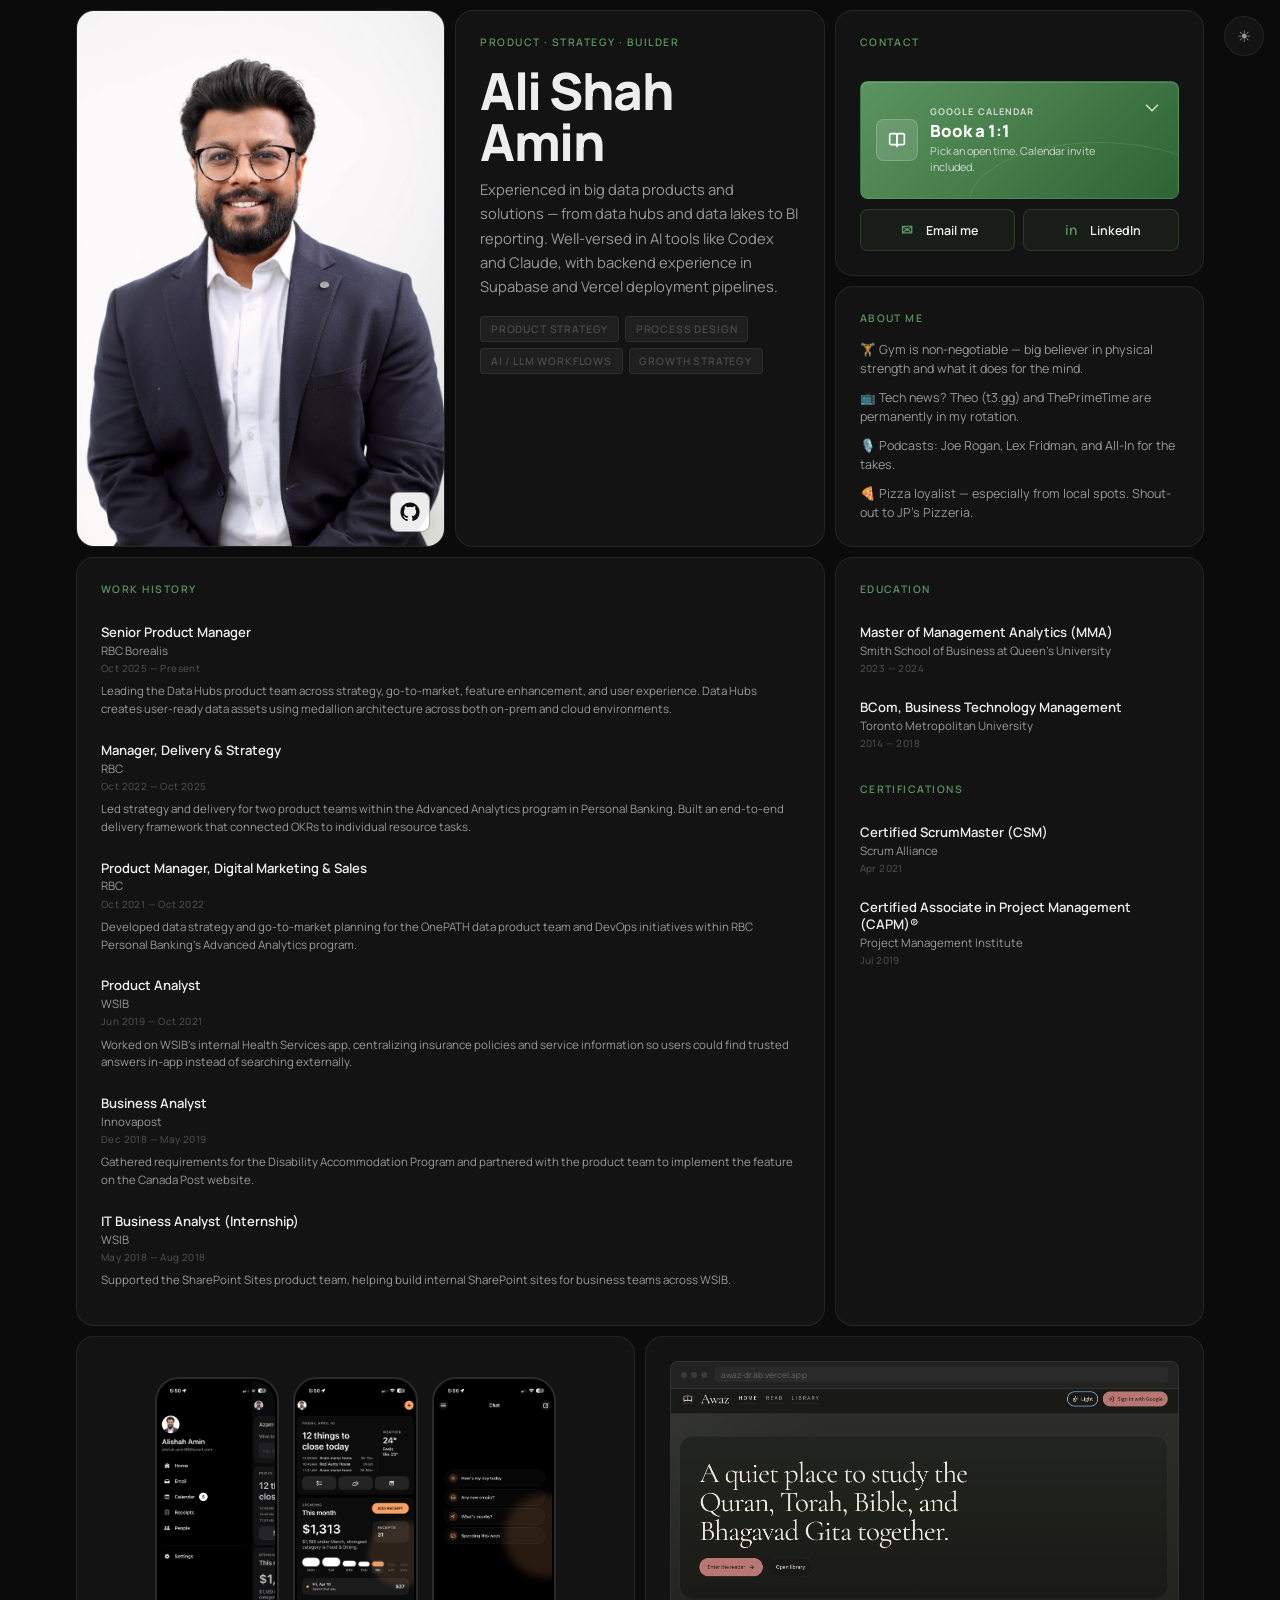
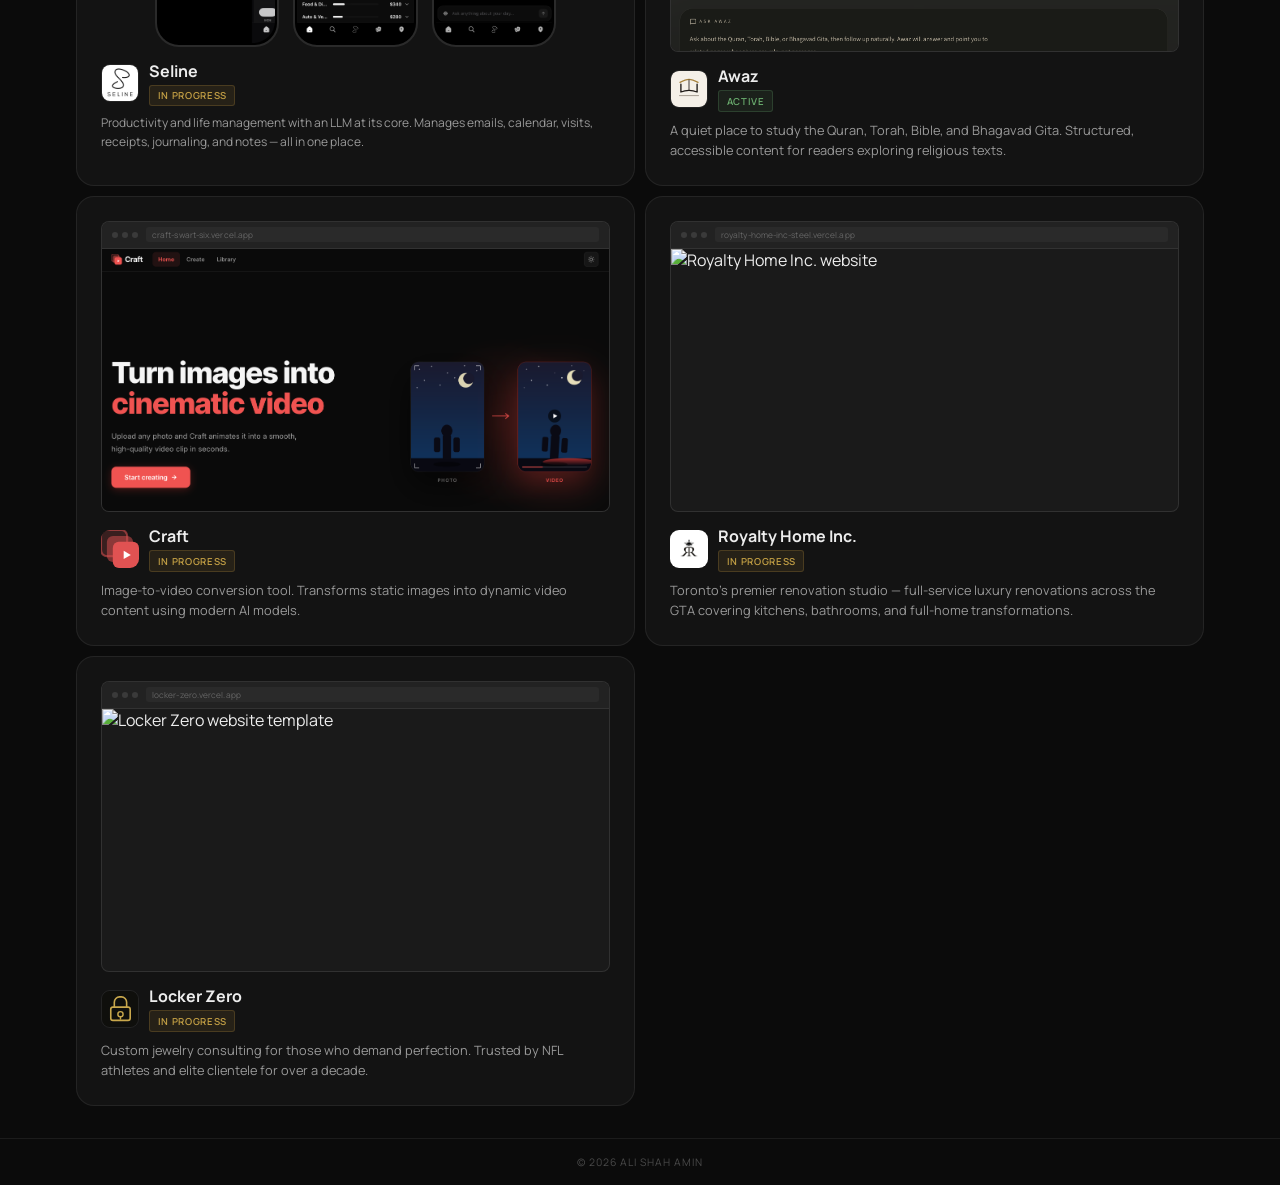
==== index.html @ c44e704c "Merge 9b04bcc15feed3104c9ec657ad248a0ff1f95e13 into 18f54dc876957286cef2149c84a05ab7b189e8b0" ====
<!doctype html>
<html lang="en">
<head>
  <meta charset="UTF-8" />
  <meta name="viewport" content="width=device-width, initial-scale=1" />
  <title>Ali Shah Amin</title>
  <meta name="description" content="Ali Shah Amin — product leader, strategist, builder." />
  <meta property="og:title" content="Ali Shah Amin" />
  <meta property="og:type" content="website" />
  <meta name="twitter:card" content="summary" />
  <link rel="preconnect" href="https://fonts.googleapis.com" />
  <link rel="preconnect" href="https://fonts.gstatic.com" crossorigin />
  <link href="https://fonts.googleapis.com/css2?family=Manrope:wght@300;400;500;600;700;800&display=swap" rel="stylesheet" />
  <meta http-equiv="Cache-Control" content="no-cache, no-store, must-revalidate" />
  <link rel="stylesheet" href="styles.css?v=30" />
  <script src="content.js?v=4" defer></script>
  <script src="app.js?v=5" defer></script>
  <!-- Vercel Web Analytics -->
  <script>
    window.va = window.va || function () { (window.vaq = window.vaq || []).push(arguments); };
  </script>
  <script defer src="/_vercel/insights/script.js"></script>
</head>
<body>

  <!-- Light mode toggle -->
  <button class="theme-toggle" id="theme-toggle" aria-label="Toggle light/dark mode">
    <span class="theme-icon theme-icon--dark">☀︎</span>
    <span class="theme-icon theme-icon--light">☽</span>
  </button>

  <!-- Bento Grid -->
  <main class="bento-wrapper">
    <div class="bento">

      <!-- ① Photo -->
      <article class="bento-card card-photo">
        <img class="photo-cover" src="assets/profile.jpg" alt="Ali Shah Amin" />
        <a class="photo-github-link" href="https://github.com/alishahamin403" target="_blank" rel="noopener noreferrer" aria-label="Open Ali Shah Amin on GitHub">
          <svg viewBox="0 0 24 24" aria-hidden="true" focusable="false">
            <path fill="currentColor" d="M12 0.5C5.65 0.5 0.5 5.65 0.5 12c0 5.09 3.29 9.39 7.86 10.91 0.58 0.1 0.79 -0.25 0.79 -0.56 0 -0.28 -0.01 -1.02 -0.02 -2 -3.2 0.7 -3.88 -1.54 -3.88 -1.54 -0.52 -1.33 -1.28 -1.69 -1.28 -1.69 -1.05 -0.72 0.08 -0.7 0.08 -0.7 1.16 0.08 1.77 1.19 1.77 1.19 1.03 1.76 2.7 1.25 3.36 0.96 0.1 -0.75 0.4 -1.25 0.73 -1.54 -2.55 -0.29 -5.23 -1.28 -5.23 -5.68 0 -1.26 0.45 -2.28 1.18 -3.08 -0.12 -0.29 -0.51 -1.46 0.11 -3.04 0 0 0.97 -0.31 3.16 1.18 0.92 -0.26 1.9 -0.38 2.88 -0.39 0.98 0 1.96 0.13 2.88 0.39 2.19 -1.49 3.16 -1.18 3.16 -1.18 0.63 1.58 0.23 2.75 0.11 3.04 0.74 0.8 1.18 1.82 1.18 3.08 0 4.41 -2.69 5.38 -5.25 5.67 0.42 0.36 0.78 1.07 0.78 2.15 0 1.55 -0.01 2.8 -0.01 3.18 0 0.31 0.21 0.67 0.8 0.56A11.51 11.51 0 0 0 23.5 12C23.5 5.65 18.35 0.5 12 0.5Z" />
          </svg>
        </a>
      </article>

      <!-- ② Hero -->
      <article class="bento-card card-hero">
        <p class="bento-eyebrow" id="hero-title">Product · Strategy · Builder</p>
        <h1 class="hero-name" id="hero-name">Ali Shah Amin</h1>
        <p class="hero-bio" id="hero-bio"></p>
        <div class="hero-tags" id="hero-tags"></div>
      </article>

      <!-- ② Connect -->
      <article class="bento-card card-connect">
        <p class="bento-label">Contact</p>
        <div class="connect-links">
          <button id="connect-booking" class="booking-cta" type="button" aria-label="Show 1 on 1 booking calendar" aria-expanded="false" aria-controls="booking-panel">
            <span class="booking-icon" aria-hidden="true">
              <svg viewBox="0 0 24 24" focusable="false">
                <path d="M4 6.5C4 5.67 4.67 5 5.5 5H10c1.1 0 2 .9 2 2v12c0-1.1-.9-2-2-2H5.5A1.5 1.5 0 0 1 4 15.5v-9Z" />
                <path d="M20 6.5C20 5.67 19.33 5 18.5 5H14c-1.1 0-2 .9-2 2v12c0-1.1.9-2 2-2h4.5c.83 0 1.5-.67 1.5-1.5v-9Z" />
              </svg>
            </span>
            <span class="booking-copy">
              <span class="booking-kicker">Google Calendar</span>
              <span class="booking-title">Book a 1:1</span>
              <span class="booking-subtitle">Pick an open time. Calendar invite included.</span>
            </span>
            <span class="booking-arrow" aria-hidden="true">
              <svg viewBox="0 0 24 24" focusable="false">
                <path d="m6 9 6 6 6-6" />
              </svg>
            </span>
          </button>
          <div class="connect-secondary">
            <a id="connect-email" class="connect-btn" href="mailto:alishah.amin96@gmail.com">
              <span class="connect-icon">✉</span> Email me
            </a>
            <a id="connect-linkedin" class="connect-btn" href="https://www.linkedin.com/in/alishah-amin/" target="_blank" rel="noopener noreferrer">
              <span class="connect-icon">in</span> LinkedIn
            </a>
          </div>
        </div>
      </article>

      <!-- ② Booking -->
      <article id="booking-panel" class="bento-card card-booking" hidden>
        <div class="booking-panel-copy">
          <p class="bento-label">1:1 Booking</p>
          <h2 class="booking-panel-title">Find a time on my calendar.</h2>
          <p class="booking-panel-text">Choose an available slot below. Google Calendar will send the invite and add it to my calendar automatically.</p>
          <a class="booking-panel-link" href="https://calendar.app.google/cWuoHbffiUtKMDxv8" target="_blank" rel="noopener noreferrer">Open full booking page</a>
        </div>
        <div class="booking-frame-shell">
          <div id="booking-loading" class="booking-frame-loading">
            <span class="booking-loading-title">Loading calendar...</span>
            <span class="booking-loading-text">Available times will appear here. If it stays blank, open the full booking page.</span>
            <a class="booking-loading-link" href="https://calendar.app.google/cWuoHbffiUtKMDxv8" target="_blank" rel="noopener noreferrer">Open booking page</a>
          </div>
          <iframe
            id="booking-frame"
            class="booking-frame"
            title="Ali Shah Amin 1 on 1 booking calendar"
            data-src="https://calendar.google.com/calendar/appointments/schedules/AcZssZ0-QIwyBIS52Nqy0kehODS5hDRlxoUhP0y8zCEO8WM0-6vCNgL0VvGItx1afUyUkqWRAIdTCf5L?gv=true"
            loading="eager"
            referrerpolicy="strict-origin-when-cross-origin">
          </iframe>
        </div>
      </article>

      <!-- ③ About -->
      <article class="bento-card card-about">
        <p class="bento-label">About Me</p>
        <ul class="about-list">
          <li>🏋️ Gym is non-negotiable — big believer in physical strength and what it does for the mind.</li>
          <li>📺 Tech news? Theo (t3.gg) and ThePrimeTime are permanently in my rotation.</li>
          <li>🎙️ Podcasts: Joe Rogan, Lex Fridman, and All-In for the takes.</li>
          <li>🍕 Pizza loyalist — especially from local spots. Shout-out to JP's Pizzeria.</li>
        </ul>
      </article>

      <!-- ③ Career -->
      <article class="bento-card card-career">
        <p class="bento-label">Work History</p>
        <div id="career-list" class="career-list"></div>
      </article>

      <!-- ④ Education & Certifications -->
      <article class="bento-card card-edu">
        <p class="bento-label">Education</p>
        <div id="edu-list" class="edu-list"></div>
        <p class="bento-label cert-label">Certifications</p>
        <div id="cert-list" class="edu-list"></div>
      </article>

      <!-- ⑤ Seline -->
      <a class="bento-card card-seline project-card-link" href="https://seline-website-three.vercel.app/" target="_blank" rel="noopener noreferrer" aria-label="Open Seline website">
        <div class="seline-showcase">
          <div class="iphone-frame iphone-xl">
            <div class="iphone-notch"></div>
            <img class="iphone-screen theme-dark-only"  src="assets/seline-menu-dark.png"  alt="Seline navigation menu screen" />
            <img class="iphone-screen theme-light-only" src="assets/seline-menu-light.png" alt="Seline navigation menu screen" />
          </div>
          <div class="iphone-frame iphone-xl">
            <div class="iphone-notch"></div>
            <img class="iphone-screen theme-dark-only"  src="assets/seline-home-dark.png"  alt="Seline app home screen" />
            <img class="iphone-screen theme-light-only" src="assets/seline-home-light.png" alt="Seline app home screen" />
          </div>
          <div class="iphone-frame iphone-xl">
            <div class="iphone-notch"></div>
            <img class="iphone-screen theme-dark-only"  src="assets/seline-chat-dark.png"  alt="Seline chat screen" />
            <img class="iphone-screen theme-light-only" src="assets/seline-chat-light.png" alt="Seline chat screen" />
          </div>
        </div>
        <div class="seline-footer">
          <div class="seline-footer-top">
            <img src="assets/seline-icon.png" alt="Seline" class="project-icon" />
            <div>
              <h3 class="project-name">Seline</h3>
              <div class="badge-row">
                <span class="badge badge-progress">In Progress</span>
              </div>
            </div>
          </div>
          <p class="project-desc" id="seline-desc"></p>
        </div>
      </a>

      <!-- ⑥ Awaz -->
      <a class="bento-card card-awaz project-card-link" href="https://awaz-drab.vercel.app/" target="_blank" rel="noopener noreferrer" aria-label="Open Awaz website">
        <div class="browser-frame">
          <div class="browser-bar">
            <div class="browser-dots"><span></span><span></span><span></span></div>
            <span class="browser-url">awaz-drab.vercel.app</span>
          </div>
          <img class="browser-screen theme-dark-only" src="assets/awaz-dark-screenshot.png" alt="Awaz website" />
          <img class="browser-screen theme-light-only" src="assets/awaz-screenshot.png" alt="Awaz website" />
        </div>
        <div class="project-brand" style="margin-top:0.8rem;">
          <img src="assets/awaz-icon.svg" alt="Awaz" class="project-icon" />
          <div>
            <h3 class="project-name">Awaz</h3>
            <div class="badge-row">
              <span class="badge badge-active">Active</span>
            </div>
          </div>
        </div>
        <p class="project-desc" id="awaz-desc"></p>
      </a>

      <!-- ⑦ Craft -->
      <a class="bento-card card-craft project-card-link" href="https://craft-swart-six.vercel.app/" target="_blank" rel="noopener noreferrer" aria-label="Open Craft website">
        <div class="browser-frame">
          <div class="browser-bar">
            <div class="browser-dots"><span></span><span></span><span></span></div>
            <span class="browser-url">craft-swart-six.vercel.app</span>
          </div>
          <img class="browser-screen theme-dark-only" src="assets/craft-dark-screenshot.png" alt="Craft website" />
          <img class="browser-screen theme-light-only" src="assets/craft-screenshot.png" alt="Craft website" />
        </div>
        <div class="project-brand" style="margin-top:0.8rem;">
          <svg class="project-icon" viewBox="0 0 38 38" fill="none" xmlns="http://www.w3.org/2000/svg" style="background:transparent;border:none;">
            <rect x="0" y="0" width="26.2" height="26.2" rx="6.1" fill="#e05252" fill-opacity="0.18" stroke="#e05252" stroke-width="2.1" stroke-opacity="0.55"/>
            <rect x="5.9" y="5.9" width="26.2" height="26.2" rx="6.1" fill="#e05252" fill-opacity="0.5"/>
            <rect x="11.8" y="11.8" width="26.2" height="26.2" rx="6.1" fill="#e05252"/>
            <path d="M22.7,20.8 L22.7,29.0 L29.8,24.9 Z" fill="white"/>
          </svg>
          <div>
            <h3 class="project-name">Craft</h3>
            <div class="badge-row">
              <span class="badge badge-progress">In Progress</span>
            </div>
          </div>
        </div>
        <p class="project-desc" id="craft-desc"></p>
      </a>

      <!-- ⑧ Royalty Home Inc. -->
      <a class="bento-card card-royalty project-card-link" href="https://royalty-home-inc-steel.vercel.app/" target="_blank" rel="noopener noreferrer" aria-label="Open Royalty Home Inc. website">
        <div class="browser-frame">
          <div class="browser-bar">
            <div class="browser-dots"><span></span><span></span><span></span></div>
            <span class="browser-url">royalty-home-inc-steel.vercel.app</span>
          </div>
          <img class="browser-screen" src="assets/royalty-screenshot.png" alt="Royalty Home Inc. website" />
        </div>
        <div class="project-brand" style="margin-top:0.8rem;">
          <img src="assets/royalty-logo.png" alt="Royalty Home Inc." class="project-icon" style="background:#fff;padding:3px;" />
          <div>
            <h3 class="project-name">Royalty Home Inc.</h3>
            <div class="badge-row">
              <span class="badge badge-progress">In Progress</span>
            </div>
          </div>
        </div>
        <p class="project-desc" id="royalty-desc"></p>
      </a>

      <!-- ⑨ Locker Zero -->
      <a class="bento-card card-locker-zero project-card-link" href="https://locker-zero.vercel.app/" target="_blank" rel="noopener noreferrer" aria-label="Open Locker Zero website">
        <div class="browser-frame">
          <div class="browser-bar">
            <div class="browser-dots"><span></span><span></span><span></span></div>
            <span class="browser-url">locker-zero.vercel.app</span>
          </div>
          <img class="browser-screen theme-dark-only" src="assets/locker-zero-dark-screenshot.png" alt="Locker Zero website template" />
          <img class="browser-screen theme-light-only" src="assets/locker-zero-screenshot.png" alt="Locker Zero website template" />
        </div>
        <div class="project-brand" style="margin-top:0.8rem;">
          <img src="assets/locker-zero-logo.svg" alt="Locker Zero" class="project-icon" />
          <div>
            <h3 class="project-name">Locker Zero</h3>
            <div class="badge-row">
              <span class="badge badge-progress">In Progress</span>
            </div>
          </div>
        </div>
        <p class="project-desc" id="locker-zero-desc"></p>
      </a>

    </div>
  </main>

  <footer class="site-footer">
    <p>© <span id="current-year"></span> Ali Shah Amin</p>
  </footer>

</body>
</html>
---- styles.css ----
:root {
  --bg:           #0b0b0b;
  --card:         #131313;
  --card-alt:     #0f1a0f;
  --ink:          #ededed;
  --ink-soft:     #999999;
  --ink-muted:    #4a4a4a;
  --green:        #5c9460;
  --green-bright: #6aad6e;
  --green-dim:    rgba(61, 90, 62, 0.14);
  --green-border: rgba(92, 148, 96, 0.28);
  --line:         rgba(255, 255, 255, 0.07);
  --line-hover:   rgba(255, 255, 255, 0.13);
  --radius:       18px;
  --gap:          10px;
  --max-w:        1160px;
}

[data-theme="light"] {
  --bg:           #f5f5f0;
  --card:         #ffffff;
  --card-alt:     #dff0e0;
  --ink:          #111111;
  --ink-soft:     #555555;
  --ink-muted:    #999999;
  --green:        #3d7a42;
  --green-bright: #4a9450;
  --green-dim:    rgba(61, 122, 66, 0.10);
  --green-border: rgba(61, 122, 66, 0.30);
  --line:         rgba(0, 0, 0, 0.08);
  --line-hover:   rgba(0, 0, 0, 0.15);
}

*, *::before, *::after { box-sizing: border-box; }

html, body {
  margin: 0;
  background: var(--bg);
  color: var(--ink);
  font-family: "Manrope", sans-serif;
  -webkit-font-smoothing: antialiased;
  scroll-behavior: smooth;
}

a { color: inherit; text-decoration: none; }
a:focus-visible { outline: 2px solid var(--green); outline-offset: 3px; border-radius: 4px; }

/* ── Top Bar ── */

.top-bar {
  position: sticky;
  top: 0;
  z-index: 20;
  display: flex;
  align-items: center;
  justify-content: space-between;
  padding: 0 1.5rem;
  height: 52px;
  background: rgba(11, 11, 11, 0.85);
  backdrop-filter: blur(12px);
  border-bottom: 1px solid var(--line);
}

.top-bar-initials {
  font-size: 0.78rem;
  font-weight: 700;
  letter-spacing: 0.14em;
  color: var(--green);
  text-transform: uppercase;
}

.top-bar-nav {
  display: flex;
  align-items: center;
  gap: 0.25rem;
}

.nav-link {
  font-size: 0.72rem;
  font-weight: 500;
  letter-spacing: 0.06em;
  text-transform: uppercase;
  color: var(--ink-soft);
  padding: 0.4rem 0.75rem;
  border-radius: 6px;
  transition: color 150ms, background 150ms;
}

.nav-link:hover { color: var(--ink); background: rgba(255,255,255,0.06); }

.nav-link--green {
  color: var(--green);
  border: 1px solid var(--green-border);
}

.nav-link--green:hover {
  background: var(--green-dim);
  color: var(--green-bright);
}

/* ── Bento Layout ── */

.bento-wrapper {
  max-width: var(--max-w);
  margin: 0 auto;
  padding: var(--gap) 1rem 2rem;
}

.bento {
  display: grid;
  grid-template-columns: repeat(6, 1fr);
  grid-template-rows: auto 1fr repeat(4, auto);
  grid-template-areas:
    "photo   photo   hero    hero    connect connect"
    "photo   photo   hero    hero    about   about"
    "career  career  career  career  edu     edu"
    "seline  seline  seline  awaz    awaz    awaz"
    "craft   craft   craft   royalty royalty royalty"
    "locker  locker  locker  .       .       .";
  gap: var(--gap);
}

.bento.bento--booking-open {
  grid-template-areas:
    "photo   photo   hero    hero    connect connect"
    "photo   photo   hero    hero    about   about"
    "booking booking booking booking booking booking"
    "career  career  career  career  edu     edu"
    "seline  seline  seline  awaz    awaz    awaz"
    "craft   craft   craft   royalty royalty royalty"
    "locker  locker  locker  .       .       .";
}

/* ── Bento Cards — base ── */

.bento-card {
  background: var(--card);
  border: 1px solid var(--line);
  border-radius: var(--radius);
  padding: 1.5rem;
  transition: border-color 200ms ease, transform 200ms ease;
  overflow: hidden;
}

.bento-card:hover {
  border-color: var(--line-hover);
  transform: translateY(-2px);
}

.bento-label {
  margin: 0 0 1rem;
  font-size: 0.65rem;
  font-weight: 600;
  letter-spacing: 0.14em;
  text-transform: uppercase;
  color: var(--green);
}

.bento-eyebrow {
  margin: 0 0 1rem;
  font-size: 0.65rem;
  font-weight: 600;
  letter-spacing: 0.14em;
  text-transform: uppercase;
  color: var(--green);
}

/* ── Theme Toggle ── */

.theme-toggle {
  position: fixed;
  top: 1rem;
  right: 1rem;
  z-index: 100;
  width: 40px;
  height: 40px;
  border-radius: 50%;
  border: 1px solid var(--line);
  background: var(--card);
  color: var(--ink-soft);
  cursor: pointer;
  display: flex;
  align-items: center;
  justify-content: center;
  font-size: 1rem;
  transition: background 200ms, border-color 200ms, color 200ms, transform 200ms;
}

.theme-toggle:hover {
  border-color: var(--green-border);
  color: var(--green);
  transform: scale(1.08);
}

.theme-icon--light { display: none; }

[data-theme="light"] .theme-icon--dark  { display: none; }
[data-theme="light"] .theme-icon--light { display: inline; }

/* ── Photo Card ── */

.card-photo {
  grid-area: photo;
  position: relative;
  padding: 0;
  overflow: hidden;
  border-radius: var(--radius);
  background: var(--card);
  display: flex;
  align-items: center;
  justify-content: center;
}

.photo-cover {
  width: 100%;
  height: 100%;
  object-fit: cover;
  object-position: center 8%;
  display: block;
}

.photo-github-link {
  position: absolute;
  right: 0.9rem;
  bottom: 0.9rem;
  z-index: 2;
  width: 40px;
  height: 40px;
  display: flex;
  align-items: center;
  justify-content: center;
  color: #111;
  background: rgba(255, 255, 255, 0.92);
  border: 1px solid rgba(0, 0, 0, 0.35);
  border-radius: 8px;
  box-shadow: 0 12px 28px rgba(0, 0, 0, 0.18);
  transition: background 150ms, color 150ms, transform 150ms;
}

.photo-github-link:hover {
  background: #111;
  color: #fff;
  transform: translateY(-1px);
}

.photo-github-link svg {
  width: 20px;
  height: 20px;
}

/* ── Hero Card ── */

.card-hero {
  grid-area: hero;
  background: var(--card);
  display: flex;
  flex-direction: column;
  justify-content: flex-start;
  min-height: 220px;
  padding: 1.5rem;
}

.hero-name {
  margin: 0 0 0.6rem;
  font-size: clamp(2.4rem, 4vw, 3.6rem);
  font-weight: 800;
  line-height: 1;
  letter-spacing: -0.03em;
  color: var(--ink);
}

.hero-bio {
  margin: 0 0 1.1rem;
  font-size: 0.92rem;
  line-height: 1.65;
  color: var(--ink-soft);
  max-width: 55ch;
}

.hero-tags {
  display: flex;
  flex-wrap: wrap;
  gap: 0.4rem;
}

.hero-tag {
  font-size: 0.65rem;
  font-weight: 600;
  letter-spacing: 0.08em;
  text-transform: uppercase;
  color: var(--ink-muted);
  background: rgba(255,255,255,0.05);
  border: 1px solid var(--line);
  border-radius: 4px;
  padding: 0.3rem 0.6rem;
}

/* ── Connect Card ── */

.card-connect {
  grid-area: connect;
  background: var(--card);
  display: flex;
  flex-direction: column;
  gap: 1rem;
}

/* ── About Card ── */

.card-about {
  grid-area: about;
  display: flex;
  flex-direction: column;
}

.about-list {
  list-style: none;
  margin: 0;
  padding: 0;
  display: flex;
  flex-direction: column;
  gap: 0.65rem;
}

.about-list li {
  font-size: 0.78rem;
  line-height: 1.5;
  color: var(--ink-soft);
}


.connect-links {
  display: flex;
  flex-direction: column;
  gap: 0.65rem;
  flex: 1;
}

.booking-cta {
  position: relative;
  display: flex;
  align-items: center;
  gap: 0.75rem;
  width: 100%;
  min-height: 118px;
  padding: 0.95rem;
  border-radius: 8px;
  color: #fff;
  appearance: none;
  -webkit-appearance: none;
  font: inherit;
  text-align: left;
  cursor: pointer;
  background: linear-gradient(135deg, var(--green) 0%, #2e6434 100%);
  border: 1px solid var(--green-border);
  box-shadow: inset 0 1px 0 rgba(255, 255, 255, 0.14);
  overflow: hidden;
  transition: border-color 150ms, box-shadow 150ms, transform 150ms, background 150ms;
}

.booking-cta::after {
  content: "";
  position: absolute;
  inset: auto -16% -55% 34%;
  height: 120px;
  border: 1px solid rgba(255, 255, 255, 0.10);
  border-radius: 50%;
  pointer-events: none;
}

.booking-cta:hover {
  border-color: rgba(255, 255, 255, 0.22);
  box-shadow: inset 0 1px 0 rgba(255, 255, 255, 0.18), 0 12px 26px rgba(0, 0, 0, 0.16);
  transform: translateY(-1px);
}

.booking-cta--open {
  border-color: rgba(255, 255, 255, 0.28);
}

.booking-icon {
  width: 42px;
  height: 42px;
  border-radius: 8px;
  display: flex;
  align-items: center;
  justify-content: center;
  flex: 0 0 auto;
  background: rgba(255, 255, 255, 0.13);
  border: 1px solid rgba(255, 255, 255, 0.18);
}

.booking-icon svg,
.booking-arrow svg {
  width: 22px;
  height: 22px;
  fill: none;
  stroke: currentColor;
  stroke-width: 1.8;
  stroke-linecap: round;
  stroke-linejoin: round;
}

.booking-copy {
  position: relative;
  z-index: 1;
  display: flex;
  flex-direction: column;
  gap: 0.15rem;
  min-width: 0;
}

.booking-kicker {
  font-size: 0.58rem;
  font-weight: 700;
  letter-spacing: 0.12em;
  text-transform: uppercase;
  color: rgba(255, 255, 255, 0.72);
}

.booking-title {
  font-size: 1.05rem;
  line-height: 1.2;
  font-weight: 800;
}

.booking-subtitle {
  font-size: 0.68rem;
  line-height: 1.45;
  color: rgba(255, 255, 255, 0.72);
}

.booking-arrow {
  position: relative;
  z-index: 1;
  margin-left: auto;
  align-self: flex-start;
  color: rgba(255, 255, 255, 0.75);
  display: flex;
  align-items: center;
  justify-content: center;
  width: 22px;
  height: 22px;
  transition: transform 150ms ease;
}

.booking-cta--open .booking-arrow {
  transform: rotate(180deg);
}

.connect-secondary {
  display: grid;
  grid-template-columns: 1fr 1fr;
  gap: 0.5rem;
}

.connect-btn {
  display: flex;
  align-items: center;
  justify-content: center;
  gap: 0.6rem;
  padding: 0.65rem 0.9rem;
  border: 1px solid var(--green-border);
  border-radius: 8px;
  font-size: 0.78rem;
  font-weight: 600;
  color: var(--ink);
  background: var(--green-dim);
  transition: border-color 150ms, background 150ms, transform 150ms, color 150ms;
  min-height: 42px;
}

.connect-btn:hover {
  border-color: var(--green);
  background: var(--green);
  color: #fff;
  transform: translateY(-1px);
}

.connect-icon {
  color: var(--green);
  font-size: 0.85rem;
  width: 20px;
  text-align: center;
}

.connect-btn:hover .connect-icon {
  color: #fff;
}

/* ── Booking Embed ── */

.card-booking {
  grid-area: booking;
  display: grid;
  grid-template-columns: minmax(220px, 0.45fr) minmax(0, 1fr);
  gap: 1rem;
  padding: 1rem;
  background: var(--card);
}

.card-booking[hidden] {
  display: none;
}

.booking-panel-copy {
  display: flex;
  flex-direction: column;
  justify-content: space-between;
  min-height: 520px;
  padding: 0.45rem;
}

.booking-panel-title {
  margin: auto 0 0.75rem;
  font-size: clamp(1.7rem, 3vw, 2.8rem);
  line-height: 1;
  letter-spacing: -0.03em;
  color: var(--ink);
}

.booking-panel-text {
  margin: 0 0 1.1rem;
  font-size: 0.86rem;
  line-height: 1.6;
  color: var(--ink-soft);
}

.booking-panel-link {
  align-self: flex-start;
  display: inline-flex;
  align-items: center;
  justify-content: center;
  min-height: 40px;
  padding: 0.55rem 0.8rem;
  border-radius: 8px;
  border: 1px solid var(--green-border);
  background: var(--green-dim);
  color: var(--green-bright);
  font-size: 0.68rem;
  font-weight: 700;
  letter-spacing: 0.08em;
  text-transform: uppercase;
  transition: border-color 150ms, background 150ms, color 150ms, transform 150ms;
}

.booking-panel-link:hover {
  border-color: var(--green);
  background: var(--green);
  color: #fff;
  transform: translateY(-1px);
}

.booking-frame-shell {
  position: relative;
  min-height: 520px;
  overflow: hidden;
  border: 1px solid var(--line);
  border-radius: 8px;
  background: #fff;
}

.booking-frame-loading {
  position: absolute;
  inset: 0;
  z-index: 2;
  display: flex;
  flex-direction: column;
  align-items: center;
  justify-content: center;
  gap: 0.6rem;
  padding: 1.5rem;
  color: #111;
  background: #fff;
  text-align: center;
  transition: opacity 180ms ease, visibility 180ms ease;
}

.booking-frame-shell.is-loaded .booking-frame-loading {
  opacity: 0;
  visibility: hidden;
  pointer-events: none;
}

.booking-loading-title {
  font-size: 1rem;
  font-weight: 800;
}

.booking-loading-text {
  max-width: 34ch;
  font-size: 0.8rem;
  line-height: 1.5;
  color: #555;
}

.booking-loading-link {
  display: inline-flex;
  align-items: center;
  justify-content: center;
  min-height: 38px;
  padding: 0.5rem 0.75rem;
  border-radius: 8px;
  background: var(--green);
  color: #fff;
  font-size: 0.7rem;
  font-weight: 700;
  letter-spacing: 0.08em;
  text-transform: uppercase;
}

.booking-frame {
  display: block;
  width: 100%;
  height: 620px;
  border: 0;
  background: #fff;
}

/* ── Career Card ── */

.card-career {
  grid-area: career;
}

.career-list {
  display: flex;
  flex-direction: column;
  gap: 0;
}

.career-row {
  display: flex;
  flex-direction: row;
  align-items: flex-start;
  gap: 0.75rem;
  padding: 0.75rem 0;
}



.org-logo {
  width: 32px;
  height: 32px;
  border-radius: 7px;
  object-fit: contain;
  flex-shrink: 0;
  background: var(--card);
  border: 1px solid var(--line);
  padding: 2px;
}

.org-logo-placeholder {
  width: 32px;
  height: 32px;
  border-radius: 7px;
  background: var(--line);
  flex-shrink: 0;
}

.career-info {
  display: flex;
  flex-direction: column;
  gap: 0.1rem;
  min-width: 0;
}

.career-period {
  font-size: 0.62rem;
  font-weight: 500;
  letter-spacing: 0.04em;
  color: var(--ink-muted);
  margin-top: 0.1rem;
}

.career-role {
  font-size: 0.82rem;
  font-weight: 600;
  color: var(--ink);
  display: block;
  line-height: 1.3;
}

.career-company {
  font-size: 0.72rem;
  color: var(--ink-soft);
}

.career-desc {
  margin: 0.35rem 0 0;
  font-size: 0.72rem;
  line-height: 1.55;
  color: var(--ink-soft);
}

.career-highlights {
  margin: 0.4rem 0 0;
  padding-left: 1rem;
  display: flex;
  flex-direction: column;
  gap: 0.15rem;
}

.career-highlights li {
  font-size: 0.78rem;
  color: var(--ink-soft);
  line-height: 1.5;
}

/* ── Seline Card ── */

.card-seline {
  grid-area: seline;
  padding: 1.5rem;
  display: flex;
  flex-direction: column;
  overflow: hidden;
}

.seline-showcase {
  flex: 0 0 auto;
  display: flex;
  align-items: flex-end;
  justify-content: center;
  gap: 0.9rem;
  aspect-ratio: 16 / 9;
  overflow: hidden;
  padding: 0;
  background: transparent;
}

.iphone-frame {
  position: relative;
  border: 2px solid #2a2a2a;
  border-radius: 24px;
  overflow: hidden;
  background: #000;
  flex-shrink: 0;
}

[data-theme="light"] .iphone-frame {
  background: #fff;
}

.iphone-xl {
  aspect-ratio: 1206 / 2622;
  height: calc(100% - 16px);
  width: auto;
}

.iphone-notch {
  position: absolute;
  top: 0;
  left: 50%;
  transform: translateX(-50%);
  width: 38%;
  height: 10px;
  background: #000;
  border-radius: 0 0 8px 8px;
  z-index: 2;
}

.iphone-screen {
  position: absolute;
  inset: 2px;
  width: calc(100% - 4px);
  height: calc(100% - 4px);
  display: block;
  object-fit: cover;
  object-position: center top;
  border-radius: 22px;
}

.seline-footer {
  display: flex;
  flex-direction: column;
  gap: 0.5rem;
  padding: 0.8rem 0 0;
  flex-shrink: 0;
}

.seline-footer-top {
  display: flex;
  align-items: center;
  gap: 0.65rem;
}

.seline-footer .project-desc {
  margin: 0;
  font-size: 0.75rem;
  line-height: 1.55;
  color: var(--ink-soft);
}

/* ── Awaz Card ── */

.card-awaz {
  grid-area: awaz;
  display: flex;
  flex-direction: column;
}

.browser-frame {
  border: 1px solid rgba(255,255,255,0.1);
  border-radius: 8px;
  overflow: hidden;
  background: #1a1a1a;
}

.browser-bar {
  display: flex;
  align-items: center;
  gap: 0.5rem;
  padding: 0.35rem 0.6rem;
  background: #222;
  border-bottom: 1px solid rgba(255,255,255,0.07);
}

.browser-dots {
  display: flex;
  gap: 4px;
  flex-shrink: 0;
}

.browser-dots span {
  width: 6px;
  height: 6px;
  border-radius: 50%;
  background: #3a3a3a;
}

.browser-url {
  font-size: 0.52rem;
  color: #666;
  background: #2a2a2a;
  border-radius: 3px;
  padding: 0.12rem 0.4rem;
  white-space: nowrap;
  overflow: hidden;
  text-overflow: ellipsis;
  letter-spacing: 0.01em;
  flex: 1;
}

.browser-screen {
  width: 100%;
  aspect-ratio: 1600 / 829;
  height: auto;
  display: block;
  object-fit: cover;
  object-position: top center;
}

/* ── Craft Card ── */

.card-craft {
  grid-area: craft;
  display: flex;
  flex-direction: column;
}

/* theme-aware image switching */
.theme-light-only { display: none; }
.theme-dark-only  { display: block; }

[data-theme="light"] .theme-dark-only  { display: none; }
[data-theme="light"] .theme-light-only { display: block; }


/* ── Royalty Card ── */

.card-royalty {
  grid-area: royalty;
  display: flex;
  flex-direction: column;
}

/* ── Locker Zero Card ── */

.card-locker-zero {
  grid-area: locker;
  display: flex;
  flex-direction: column;
}

/* ── Education Card ── */

.card-edu {
  grid-area: edu;
  display: flex;
  flex-direction: column;
}

.edu-list {
  display: flex;
  flex-direction: column;
  gap: 0;
}

.cert-label {
  margin-top: 1.25rem;
}

.edu-row { /* reuses .career-row styles via JS — kept for specificity */ }

/* ── Shared Project Parts ── */

.project-brand {
  display: flex;
  align-items: center;
  gap: 0.65rem;
}

.project-icon {
  width: 38px;
  height: 38px;
  border-radius: 9px;
  border: 1px solid var(--line);
  flex-shrink: 0;
}

[data-theme="light"] .project-icon {
  border-color: rgba(0, 0, 0, 0.28);
}

.project-name {
  margin: 0 0 0.2rem;
  font-size: 1rem;
  font-weight: 700;
  color: var(--ink);
}

.project-desc {
  margin: 0.5rem 0 0;
  font-size: 0.8rem;
  line-height: 1.6;
  color: var(--ink-soft);
}

.project-card-link {
  color: inherit;
  text-decoration: none;
  cursor: pointer;
}

.project-card-link:hover { text-decoration: none; }

/* ── Badges ── */

.badge-row {
  display: flex;
  gap: 0.3rem;
  flex-wrap: wrap;
}

.badge {
  font-size: 0.6rem;
  font-weight: 600;
  letter-spacing: 0.07em;
  text-transform: uppercase;
  padding: 0.2rem 0.45rem;
  border-radius: 3px;
  white-space: nowrap;
}

.badge-neutral {
  background: rgba(255,255,255,0.06);
  color: var(--ink-muted);
  border: 1px solid var(--line);
}

.badge-active {
  background: rgba(61, 90, 62, 0.2);
  color: var(--green-bright);
  border: 1px solid var(--green-border);
}

.badge-soon {
  background: rgba(255,255,255,0.04);
  color: var(--ink-muted);
  border: 1px solid var(--line);
}

.badge-progress {
  background: rgba(180, 140, 60, 0.12);
  color: #c4a045;
  border: 1px solid rgba(180, 140, 60, 0.25);
}

/* ── Footer ── */

.site-footer {
  border-top: 1px solid var(--line);
  padding: 1rem 1.5rem;
  text-align: center;
}

.site-footer p {
  margin: 0;
  font-size: 0.65rem;
  letter-spacing: 0.1em;
  text-transform: uppercase;
  color: var(--ink-muted);
}

/* ── Scrollbar ── */

::-webkit-scrollbar { width: 5px; }
::-webkit-scrollbar-track { background: var(--bg); }
::-webkit-scrollbar-thumb { background: #2a2a2a; border-radius: 3px; }

/* ── Responsive ── */

@media (max-width: 960px) {
  .bento {
    grid-template-columns: repeat(2, 1fr);
    grid-template-rows: auto;
    grid-template-areas:
      "photo   hero"
      "connect about"
      "career  career"
      "seline  awaz"
      "craft   royalty"
      "locker  ."
      "edu     edu";
  }

  .bento.bento--booking-open {
    grid-template-areas:
      "photo   hero"
      "connect about"
      "booking booking"
      "career  career"
      "seline  awaz"
      "craft   royalty"
      "locker  ."
      "edu     edu";
  }

  .card-photo { min-height: 200px; }

  .card-booking {
    grid-template-columns: 1fr;
  }

  .booking-panel-copy {
    min-height: auto;
  }
}

@media (max-width: 600px) {
  .bento {
    grid-template-columns: 1fr;
    grid-template-rows: auto;
    grid-template-areas:
      "photo"
      "hero"
      "connect"
      "about"
      "career"
      "edu"
      "seline"
      "awaz"
      "craft"
      "royalty"
      "locker";
  }

  .bento.bento--booking-open {
    grid-template-areas:
      "photo"
      "hero"
      "connect"
      "booking"
      "about"
      "career"
      "edu"
      "seline"
      "awaz"
      "craft"
      "royalty"
      "locker";
  }

  .card-photo { min-height: 280px; }
  .hero-name { font-size: 2.2rem; }

  .card-booking {
    padding: 0.75rem;
  }

  .booking-frame-shell {
    min-height: 560px;
  }

  .booking-frame {
    height: 640px;
  }

  /* Seline mobile: horizontal scroll, adjust sizing */
  .seline-showcase {
    aspect-ratio: auto;
    height: auto;
    flex-direction: row;
    align-items: flex-end;
    justify-content: space-between;
    gap: 0.4rem;
    overflow: hidden;
    padding: 0;
  }

  .iphone-xl {
    width: calc((100% - 0.8rem) / 3);
    height: auto;
    min-width: 0;
  }
}
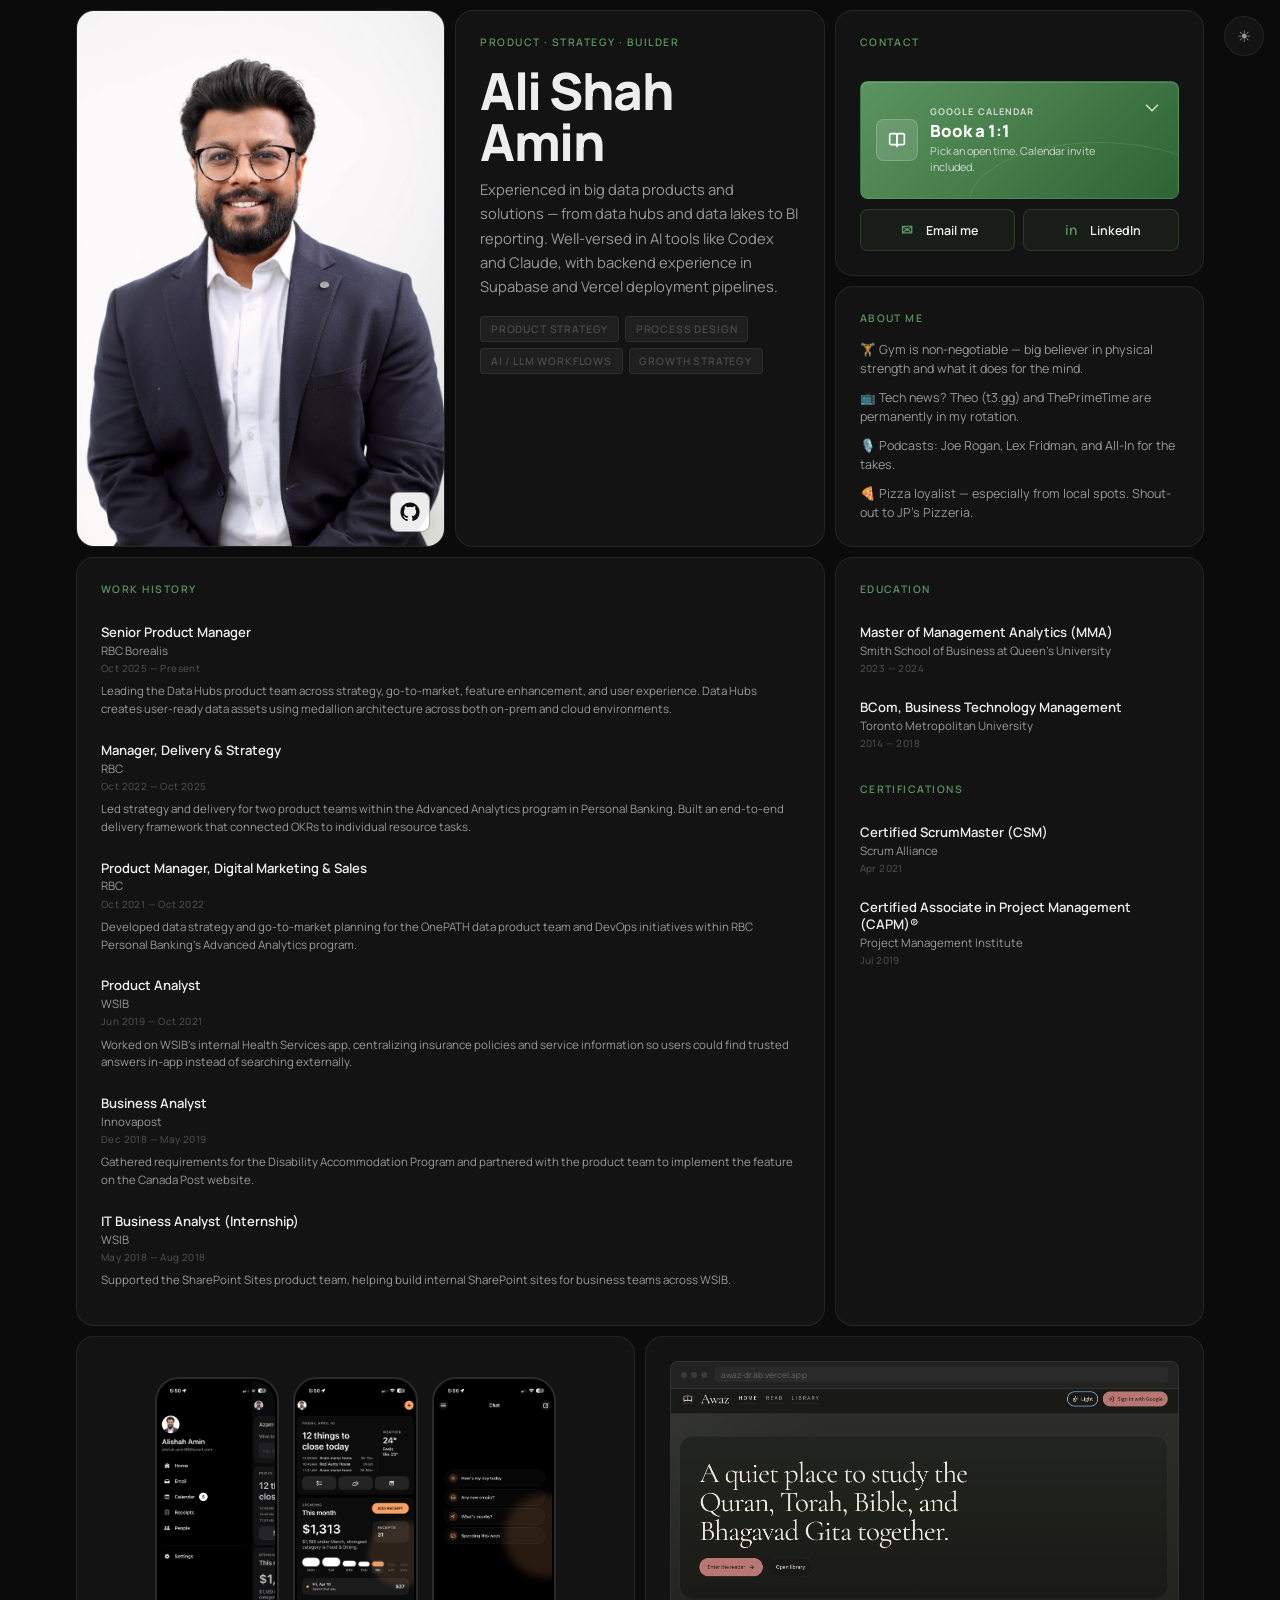
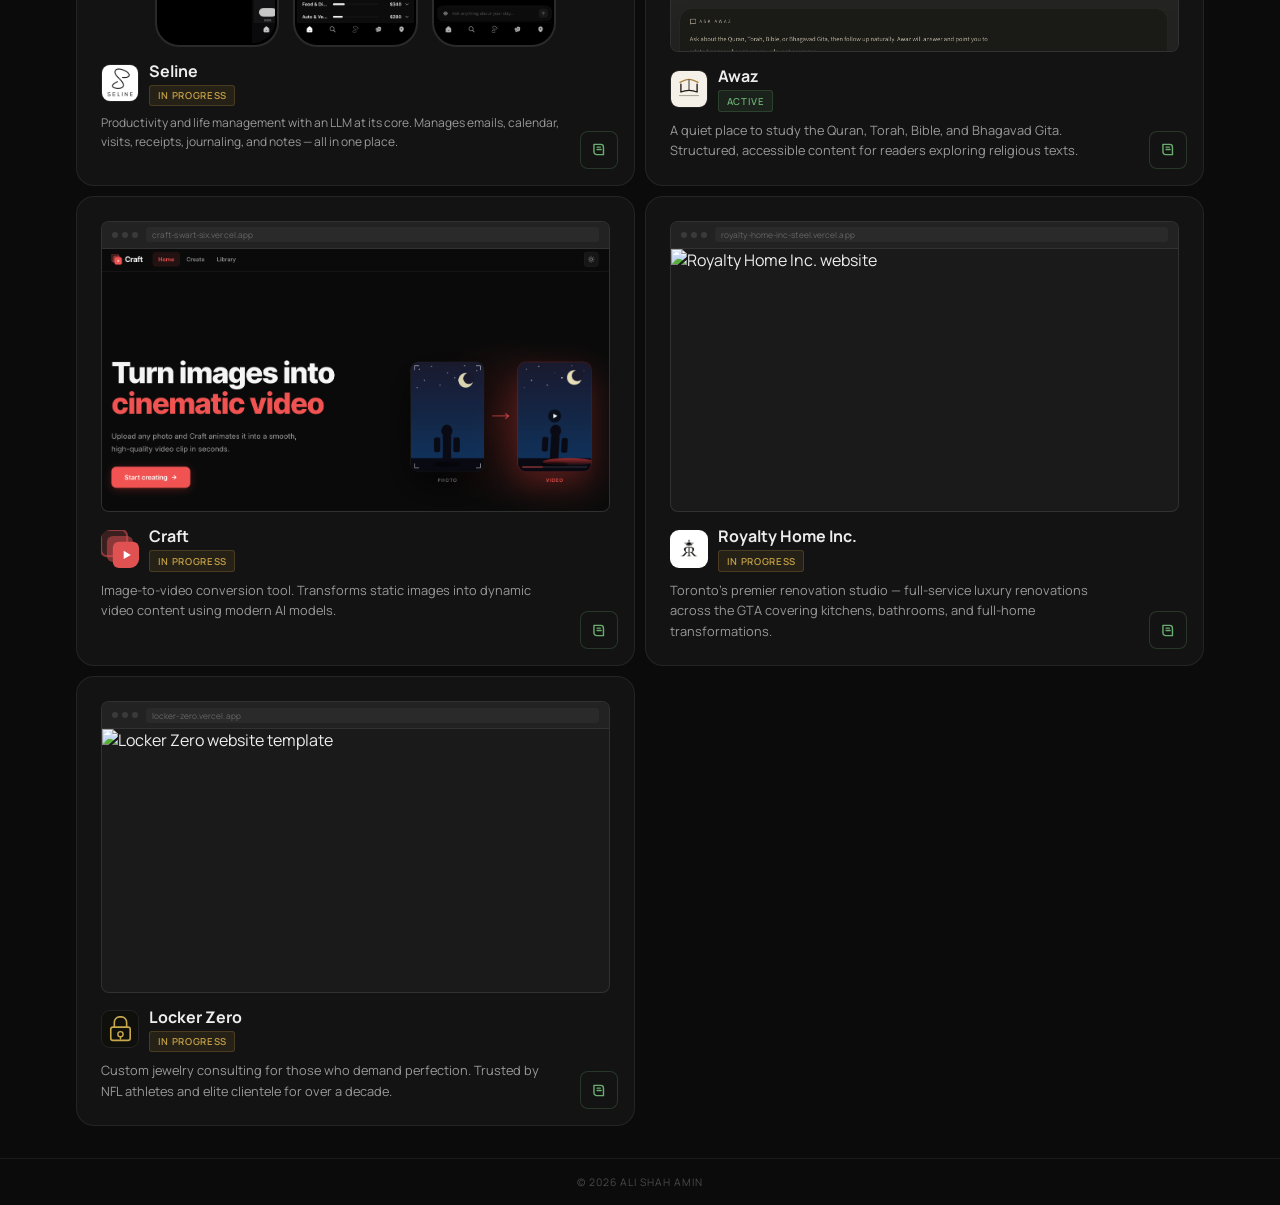
==== commit 0f3ce9d7: "Add case study modals (WIP from April) Co-Authored-By: Claude Opus 5.5 <noreply@anthropic.com>" ====
--- a/index.html
+++ b/index.html
@@ -12,14 +12,11 @@
   <link rel="preconnect" href="https://fonts.gstatic.com" crossorigin />
   <link href="https://fonts.googleapis.com/css2?family=Manrope:wght@300;400;500;600;700;800&display=swap" rel="stylesheet" />
   <meta http-equiv="Cache-Control" content="no-cache, no-store, must-revalidate" />
-  <link rel="stylesheet" href="styles.css?v=30" />
-  <script src="content.js?v=4" defer></script>
-  <script src="app.js?v=5" defer></script>
+  <link rel="stylesheet" href="styles.css?v=32" />
+  <script src="content.js?v=5" defer></script>
+  <script src="app.js?v=7" defer></script>
   <!-- Vercel Web Analytics -->
-  <script>
-    window.va = window.va || function () { (window.vaq = window.vaq || []).push(arguments); };
-  </script>
-  <script defer src="/_vercel/insights/script.js"></script>
+  <script defer src="https://cdn.vercel-insights.com/v1/script.js"></script>
 </head>
 <body>
 
@@ -135,132 +132,209 @@
       </article>
 
       <!-- ⑤ Seline -->
-      <a class="bento-card card-seline project-card-link" href="https://seline-website-three.vercel.app/" target="_blank" rel="noopener noreferrer" aria-label="Open Seline website">
-        <div class="seline-showcase">
-          <div class="iphone-frame iphone-xl">
-            <div class="iphone-notch"></div>
-            <img class="iphone-screen theme-dark-only"  src="assets/seline-menu-dark.png"  alt="Seline navigation menu screen" />
-            <img class="iphone-screen theme-light-only" src="assets/seline-menu-light.png" alt="Seline navigation menu screen" />
-          </div>
-          <div class="iphone-frame iphone-xl">
-            <div class="iphone-notch"></div>
-            <img class="iphone-screen theme-dark-only"  src="assets/seline-home-dark.png"  alt="Seline app home screen" />
-            <img class="iphone-screen theme-light-only" src="assets/seline-home-light.png" alt="Seline app home screen" />
-          </div>
-          <div class="iphone-frame iphone-xl">
-            <div class="iphone-notch"></div>
-            <img class="iphone-screen theme-dark-only"  src="assets/seline-chat-dark.png"  alt="Seline chat screen" />
-            <img class="iphone-screen theme-light-only" src="assets/seline-chat-light.png" alt="Seline chat screen" />
-          </div>
-        </div>
-        <div class="seline-footer">
-          <div class="seline-footer-top">
-            <img src="assets/seline-icon.png" alt="Seline" class="project-icon" />
+      <article class="bento-card card-seline project-card">
+        <a class="project-card-main" href="https://seline-website-three.vercel.app/" target="_blank" rel="noopener noreferrer" aria-label="Open Seline website">
+          <div class="seline-showcase">
+            <div class="iphone-frame iphone-xl">
+              <div class="iphone-notch"></div>
+              <img class="iphone-screen theme-dark-only"  src="assets/seline-menu-dark.png"  alt="Seline navigation menu screen" />
+              <img class="iphone-screen theme-light-only" src="assets/seline-menu-light.png" alt="Seline navigation menu screen" />
+            </div>
+            <div class="iphone-frame iphone-xl">
+              <div class="iphone-notch"></div>
+              <img class="iphone-screen theme-dark-only"  src="assets/seline-home-dark.png"  alt="Seline app home screen" />
+              <img class="iphone-screen theme-light-only" src="assets/seline-home-light.png" alt="Seline app home screen" />
+            </div>
+            <div class="iphone-frame iphone-xl">
+              <div class="iphone-notch"></div>
+              <img class="iphone-screen theme-dark-only"  src="assets/seline-chat-dark.png"  alt="Seline chat screen" />
+              <img class="iphone-screen theme-light-only" src="assets/seline-chat-light.png" alt="Seline chat screen" />
+            </div>
+          </div>
+          <div class="seline-footer">
+            <div class="seline-footer-top">
+              <img src="assets/seline-icon.png" alt="Seline" class="project-icon" />
+              <div>
+                <h3 class="project-name">Seline</h3>
+                <div class="badge-row">
+                  <span class="badge badge-progress">In Progress</span>
+                </div>
+              </div>
+            </div>
+            <p class="project-desc" id="seline-desc"></p>
+          </div>
+        </a>
+        <button class="project-case-button" type="button" data-case-study="Seline" aria-label="View Seline case study">
+          <svg viewBox="0 0 24 24" aria-hidden="true" focusable="false">
+            <path d="M5 5.5h8.5a3.5 3.5 0 0 1 3.5 3.5v9.5H8.5A3.5 3.5 0 0 1 5 15V5.5Z" />
+            <path d="M9 9h4" />
+            <path d="M9 12h5" />
+          </svg>
+        </button>
+      </article>
+
+      <!-- ⑥ Awaz -->
+      <article class="bento-card card-awaz project-card">
+        <a class="project-card-main" href="https://awaz-drab.vercel.app/" target="_blank" rel="noopener noreferrer" aria-label="Open Awaz website">
+          <div class="browser-frame">
+            <div class="browser-bar">
+              <div class="browser-dots"><span></span><span></span><span></span></div>
+              <span class="browser-url">awaz-drab.vercel.app</span>
+            </div>
+            <img class="browser-screen theme-dark-only" src="assets/awaz-dark-screenshot.png" alt="Awaz website" />
+            <img class="browser-screen theme-light-only" src="assets/awaz-screenshot.png" alt="Awaz website" />
+          </div>
+          <div class="project-brand" style="margin-top:0.8rem;">
+            <img src="assets/awaz-icon.svg" alt="Awaz" class="project-icon" />
             <div>
-              <h3 class="project-name">Seline</h3>
+              <h3 class="project-name">Awaz</h3>
+              <div class="badge-row">
+                <span class="badge badge-active">Active</span>
+              </div>
+            </div>
+          </div>
+          <p class="project-desc" id="awaz-desc"></p>
+        </a>
+        <button class="project-case-button" type="button" data-case-study="Awaz" aria-label="View Awaz case study">
+          <svg viewBox="0 0 24 24" aria-hidden="true" focusable="false">
+            <path d="M5 5.5h8.5a3.5 3.5 0 0 1 3.5 3.5v9.5H8.5A3.5 3.5 0 0 1 5 15V5.5Z" />
+            <path d="M9 9h4" />
+            <path d="M9 12h5" />
+          </svg>
+        </button>
+      </article>
+
+      <!-- ⑦ Craft -->
+      <article class="bento-card card-craft project-card">
+        <a class="project-card-main" href="https://craft-swart-six.vercel.app/" target="_blank" rel="noopener noreferrer" aria-label="Open Craft website">
+          <div class="browser-frame">
+            <div class="browser-bar">
+              <div class="browser-dots"><span></span><span></span><span></span></div>
+              <span class="browser-url">craft-swart-six.vercel.app</span>
+            </div>
+            <img class="browser-screen theme-dark-only" src="assets/craft-dark-screenshot.png" alt="Craft website" />
+            <img class="browser-screen theme-light-only" src="assets/craft-screenshot.png" alt="Craft website" />
+          </div>
+          <div class="project-brand" style="margin-top:0.8rem;">
+            <svg class="project-icon" viewBox="0 0 38 38" fill="none" xmlns="http://www.w3.org/2000/svg" style="background:transparent;border:none;">
+              <rect x="0" y="0" width="26.2" height="26.2" rx="6.1" fill="#e05252" fill-opacity="0.18" stroke="#e05252" stroke-width="2.1" stroke-opacity="0.55"/>
+              <rect x="5.9" y="5.9" width="26.2" height="26.2" rx="6.1" fill="#e05252" fill-opacity="0.5"/>
+              <rect x="11.8" y="11.8" width="26.2" height="26.2" rx="6.1" fill="#e05252"/>
+              <path d="M22.7,20.8 L22.7,29.0 L29.8,24.9 Z" fill="white"/>
+            </svg>
+            <div>
+              <h3 class="project-name">Craft</h3>
               <div class="badge-row">
                 <span class="badge badge-progress">In Progress</span>
               </div>
             </div>
           </div>
-          <p class="project-desc" id="seline-desc"></p>
-        </div>
-      </a>
-
-      <!-- ⑥ Awaz -->
-      <a class="bento-card card-awaz project-card-link" href="https://awaz-drab.vercel.app/" target="_blank" rel="noopener noreferrer" aria-label="Open Awaz website">
-        <div class="browser-frame">
-          <div class="browser-bar">
-            <div class="browser-dots"><span></span><span></span><span></span></div>
-            <span class="browser-url">awaz-drab.vercel.app</span>
-          </div>
-          <img class="browser-screen theme-dark-only" src="assets/awaz-dark-screenshot.png" alt="Awaz website" />
-          <img class="browser-screen theme-light-only" src="assets/awaz-screenshot.png" alt="Awaz website" />
-        </div>
-        <div class="project-brand" style="margin-top:0.8rem;">
-          <img src="assets/awaz-icon.svg" alt="Awaz" class="project-icon" />
-          <div>
-            <h3 class="project-name">Awaz</h3>
-            <div class="badge-row">
-              <span class="badge badge-active">Active</span>
-            </div>
-          </div>
-        </div>
-        <p class="project-desc" id="awaz-desc"></p>
-      </a>
-
-      <!-- ⑦ Craft -->
-      <a class="bento-card card-craft project-card-link" href="https://craft-swart-six.vercel.app/" target="_blank" rel="noopener noreferrer" aria-label="Open Craft website">
-        <div class="browser-frame">
-          <div class="browser-bar">
-            <div class="browser-dots"><span></span><span></span><span></span></div>
-            <span class="browser-url">craft-swart-six.vercel.app</span>
-          </div>
-          <img class="browser-screen theme-dark-only" src="assets/craft-dark-screenshot.png" alt="Craft website" />
-          <img class="browser-screen theme-light-only" src="assets/craft-screenshot.png" alt="Craft website" />
-        </div>
-        <div class="project-brand" style="margin-top:0.8rem;">
-          <svg class="project-icon" viewBox="0 0 38 38" fill="none" xmlns="http://www.w3.org/2000/svg" style="background:transparent;border:none;">
-            <rect x="0" y="0" width="26.2" height="26.2" rx="6.1" fill="#e05252" fill-opacity="0.18" stroke="#e05252" stroke-width="2.1" stroke-opacity="0.55"/>
-            <rect x="5.9" y="5.9" width="26.2" height="26.2" rx="6.1" fill="#e05252" fill-opacity="0.5"/>
-            <rect x="11.8" y="11.8" width="26.2" height="26.2" rx="6.1" fill="#e05252"/>
-            <path d="M22.7,20.8 L22.7,29.0 L29.8,24.9 Z" fill="white"/>
-          </svg>
-          <div>
-            <h3 class="project-name">Craft</h3>
-            <div class="badge-row">
-              <span class="badge badge-progress">In Progress</span>
-            </div>
-          </div>
-        </div>
-        <p class="project-desc" id="craft-desc"></p>
-      </a>
+          <p class="project-desc" id="craft-desc"></p>
+        </a>
+        <button class="project-case-button" type="button" data-case-study="Craft" aria-label="View Craft case study">
+          <svg viewBox="0 0 24 24" aria-hidden="true" focusable="false">
+            <path d="M5 5.5h8.5a3.5 3.5 0 0 1 3.5 3.5v9.5H8.5A3.5 3.5 0 0 1 5 15V5.5Z" />
+            <path d="M9 9h4" />
+            <path d="M9 12h5" />
+          </svg>
+        </button>
+      </article>
 
       <!-- ⑧ Royalty Home Inc. -->
-      <a class="bento-card card-royalty project-card-link" href="https://royalty-home-inc-steel.vercel.app/" target="_blank" rel="noopener noreferrer" aria-label="Open Royalty Home Inc. website">
-        <div class="browser-frame">
-          <div class="browser-bar">
-            <div class="browser-dots"><span></span><span></span><span></span></div>
-            <span class="browser-url">royalty-home-inc-steel.vercel.app</span>
-          </div>
-          <img class="browser-screen" src="assets/royalty-screenshot.png" alt="Royalty Home Inc. website" />
-        </div>
-        <div class="project-brand" style="margin-top:0.8rem;">
-          <img src="assets/royalty-logo.png" alt="Royalty Home Inc." class="project-icon" style="background:#fff;padding:3px;" />
-          <div>
-            <h3 class="project-name">Royalty Home Inc.</h3>
-            <div class="badge-row">
-              <span class="badge badge-progress">In Progress</span>
-            </div>
-          </div>
-        </div>
-        <p class="project-desc" id="royalty-desc"></p>
-      </a>
+      <article class="bento-card card-royalty project-card">
+        <a class="project-card-main" href="https://royalty-home-inc-steel.vercel.app/" target="_blank" rel="noopener noreferrer" aria-label="Open Royalty Home Inc. website">
+          <div class="browser-frame">
+            <div class="browser-bar">
+              <div class="browser-dots"><span></span><span></span><span></span></div>
+              <span class="browser-url">royalty-home-inc-steel.vercel.app</span>
+            </div>
+            <img class="browser-screen" src="assets/royalty-screenshot.png" alt="Royalty Home Inc. website" />
+          </div>
+          <div class="project-brand" style="margin-top:0.8rem;">
+            <img src="assets/royalty-logo.png" alt="Royalty Home Inc." class="project-icon" style="background:#fff;padding:3px;" />
+            <div>
+              <h3 class="project-name">Royalty Home Inc.</h3>
+              <div class="badge-row">
+                <span class="badge badge-progress">In Progress</span>
+              </div>
+            </div>
+          </div>
+          <p class="project-desc" id="royalty-desc"></p>
+        </a>
+        <button class="project-case-button" type="button" data-case-study="Royalty Home Inc." aria-label="View Royalty Home Inc. case study">
+          <svg viewBox="0 0 24 24" aria-hidden="true" focusable="false">
+            <path d="M5 5.5h8.5a3.5 3.5 0 0 1 3.5 3.5v9.5H8.5A3.5 3.5 0 0 1 5 15V5.5Z" />
+            <path d="M9 9h4" />
+            <path d="M9 12h5" />
+          </svg>
+        </button>
+      </article>
 
       <!-- ⑨ Locker Zero -->
-      <a class="bento-card card-locker-zero project-card-link" href="https://locker-zero.vercel.app/" target="_blank" rel="noopener noreferrer" aria-label="Open Locker Zero website">
-        <div class="browser-frame">
-          <div class="browser-bar">
-            <div class="browser-dots"><span></span><span></span><span></span></div>
-            <span class="browser-url">locker-zero.vercel.app</span>
-          </div>
-          <img class="browser-screen theme-dark-only" src="assets/locker-zero-dark-screenshot.png" alt="Locker Zero website template" />
-          <img class="browser-screen theme-light-only" src="assets/locker-zero-screenshot.png" alt="Locker Zero website template" />
-        </div>
-        <div class="project-brand" style="margin-top:0.8rem;">
-          <img src="assets/locker-zero-logo.svg" alt="Locker Zero" class="project-icon" />
-          <div>
-            <h3 class="project-name">Locker Zero</h3>
-            <div class="badge-row">
-              <span class="badge badge-progress">In Progress</span>
-            </div>
-          </div>
-        </div>
-        <p class="project-desc" id="locker-zero-desc"></p>
-      </a>
+      <article class="bento-card card-locker-zero project-card">
+        <a class="project-card-main" href="https://locker-zero.vercel.app/" target="_blank" rel="noopener noreferrer" aria-label="Open Locker Zero website">
+          <div class="browser-frame">
+            <div class="browser-bar">
+              <div class="browser-dots"><span></span><span></span><span></span></div>
+              <span class="browser-url">locker-zero.vercel.app</span>
+            </div>
+            <img class="browser-screen theme-dark-only" src="assets/locker-zero-dark-screenshot.png" alt="Locker Zero website template" />
+            <img class="browser-screen theme-light-only" src="assets/locker-zero-screenshot.png" alt="Locker Zero website template" />
+          </div>
+          <div class="project-brand" style="margin-top:0.8rem;">
+            <img src="assets/locker-zero-logo.svg" alt="Locker Zero" class="project-icon" />
+            <div>
+              <h3 class="project-name">Locker Zero</h3>
+              <div class="badge-row">
+                <span class="badge badge-progress">In Progress</span>
+              </div>
+            </div>
+          </div>
+          <p class="project-desc" id="locker-zero-desc"></p>
+        </a>
+        <button class="project-case-button" type="button" data-case-study="Locker Zero" aria-label="View Locker Zero case study">
+          <svg viewBox="0 0 24 24" aria-hidden="true" focusable="false">
+            <path d="M5 5.5h8.5a3.5 3.5 0 0 1 3.5 3.5v9.5H8.5A3.5 3.5 0 0 1 5 15V5.5Z" />
+            <path d="M9 9h4" />
+            <path d="M9 12h5" />
+          </svg>
+        </button>
+      </article>
 
     </div>
   </main>
+
+  <div id="case-study-modal" class="case-modal" hidden>
+    <div class="case-modal-backdrop" data-case-modal-close></div>
+    <section class="case-modal-panel" role="dialog" aria-modal="true" aria-labelledby="case-modal-title">
+      <button class="case-modal-close" type="button" data-case-modal-close aria-label="Close case study">×</button>
+      <p id="case-modal-kicker" class="case-modal-kicker"></p>
+      <h2 id="case-modal-title" class="case-modal-title"></h2>
+      <p id="case-modal-focus" class="case-modal-focus"></p>
+      <dl class="case-modal-details">
+        <div>
+          <dt>Role</dt>
+          <dd id="case-modal-role"></dd>
+        </div>
+        <div>
+          <dt>Tech Stack</dt>
+          <dd id="case-modal-stack"></dd>
+        </div>
+        <div>
+          <dt>Problem</dt>
+          <dd id="case-modal-problem"></dd>
+        </div>
+        <div>
+          <dt>Build</dt>
+          <dd id="case-modal-build"></dd>
+        </div>
+        <div>
+          <dt>Outcome</dt>
+          <dd id="case-modal-outcome"></dd>
+        </div>
+      </dl>
+    </section>
+  </div>
 
   <footer class="site-footer">
     <p>© <span id="current-year"></span> Ali Shah Amin</p>
--- a/styles.css
+++ b/styles.css
@@ -937,13 +937,175 @@
   color: var(--ink-soft);
 }
 
-.project-card-link {
+.project-card {
+  position: relative;
+}
+
+.project-card-main {
+  display: flex;
+  flex-direction: column;
+  height: 100%;
   color: inherit;
   text-decoration: none;
   cursor: pointer;
 }
 
-.project-card-link:hover { text-decoration: none; }
+.project-card-main:hover { text-decoration: none; }
+
+.project-case-button {
+  position: absolute;
+  right: 1rem;
+  bottom: 1rem;
+  z-index: 3;
+  width: 38px;
+  height: 38px;
+  display: flex;
+  align-items: center;
+  justify-content: center;
+  border: 1px solid var(--green-border);
+  border-radius: 8px;
+  background: var(--card);
+  color: var(--green-bright);
+  cursor: pointer;
+  transition: background 150ms, border-color 150ms, color 150ms, transform 150ms;
+}
+
+.project-case-button:hover {
+  border-color: var(--green);
+  background: var(--green);
+  color: #fff;
+  transform: translateY(-1px);
+}
+
+.project-case-button svg {
+  width: 19px;
+  height: 19px;
+  fill: none;
+  stroke: currentColor;
+  stroke-width: 1.8;
+  stroke-linecap: round;
+  stroke-linejoin: round;
+}
+
+.project-card .project-desc {
+  padding-right: 3rem;
+}
+
+/* ── Case Study Modal ── */
+
+body.modal-open {
+  overflow: hidden;
+}
+
+.case-modal[hidden] {
+  display: none;
+}
+
+.case-modal {
+  position: fixed;
+  inset: 0;
+  z-index: 200;
+  display: flex;
+  align-items: center;
+  justify-content: center;
+  padding: 1rem;
+}
+
+.case-modal-backdrop {
+  position: absolute;
+  inset: 0;
+  background: rgba(0, 0, 0, 0.72);
+  backdrop-filter: blur(10px);
+}
+
+.case-modal-panel {
+  position: relative;
+  width: min(760px, 100%);
+  max-height: min(760px, calc(100vh - 2rem));
+  overflow: auto;
+  border: 1px solid var(--line-hover);
+  border-radius: 8px;
+  background: var(--card);
+  color: var(--ink);
+  padding: 1.5rem;
+  box-shadow: 0 24px 80px rgba(0, 0, 0, 0.45);
+}
+
+.case-modal-close {
+  position: absolute;
+  top: 0.9rem;
+  right: 0.9rem;
+  width: 34px;
+  height: 34px;
+  border: 1px solid var(--line);
+  border-radius: 8px;
+  background: var(--green-dim);
+  color: var(--ink);
+  cursor: pointer;
+  font: inherit;
+  font-size: 1.1rem;
+  line-height: 1;
+}
+
+.case-modal-close:hover {
+  border-color: var(--green);
+  color: var(--green-bright);
+}
+
+.case-modal-kicker {
+  margin: 0 2.5rem 0.8rem 0;
+  font-size: 0.62rem;
+  font-weight: 800;
+  letter-spacing: 0.14em;
+  text-transform: uppercase;
+  color: var(--green);
+}
+
+.case-modal-title {
+  margin: 0;
+  font-size: clamp(2rem, 5vw, 3.4rem);
+  line-height: 0.98;
+  letter-spacing: -0.03em;
+}
+
+.case-modal-focus {
+  margin: 0.75rem 2.5rem 1.2rem 0;
+  font-size: 0.82rem;
+  font-weight: 700;
+  letter-spacing: 0.09em;
+  line-height: 1.35;
+  text-transform: uppercase;
+  color: var(--green-bright);
+}
+
+.case-modal-details {
+  display: grid;
+  grid-template-columns: repeat(2, minmax(0, 1fr));
+  gap: 1rem;
+  margin: 0;
+}
+
+.case-modal-details div {
+  min-width: 0;
+  padding-top: 1rem;
+  border-top: 1px solid var(--line);
+}
+
+.case-modal-details dt {
+  margin: 0 0 0.35rem;
+  font-size: 0.58rem;
+  font-weight: 800;
+  letter-spacing: 0.11em;
+  text-transform: uppercase;
+  color: var(--ink-muted);
+}
+
+.case-modal-details dd {
+  margin: 0;
+  font-size: 0.82rem;
+  line-height: 1.6;
+  color: var(--ink-soft);
+}
 
 /* ── Badges ── */
 
@@ -1046,6 +1208,7 @@
   .booking-panel-copy {
     min-height: auto;
   }
+
 }
 
 @media (max-width: 600px) {
@@ -1085,6 +1248,20 @@
   .card-photo { min-height: 280px; }
   .hero-name { font-size: 2.2rem; }
 
+  .case-modal {
+    align-items: flex-end;
+    padding: 0.75rem;
+  }
+
+  .case-modal-panel {
+    max-height: calc(100vh - 1.5rem);
+    padding: 1.1rem;
+  }
+
+  .case-modal-details {
+    grid-template-columns: 1fr;
+  }
+
   .card-booking {
     padding: 0.75rem;
   }
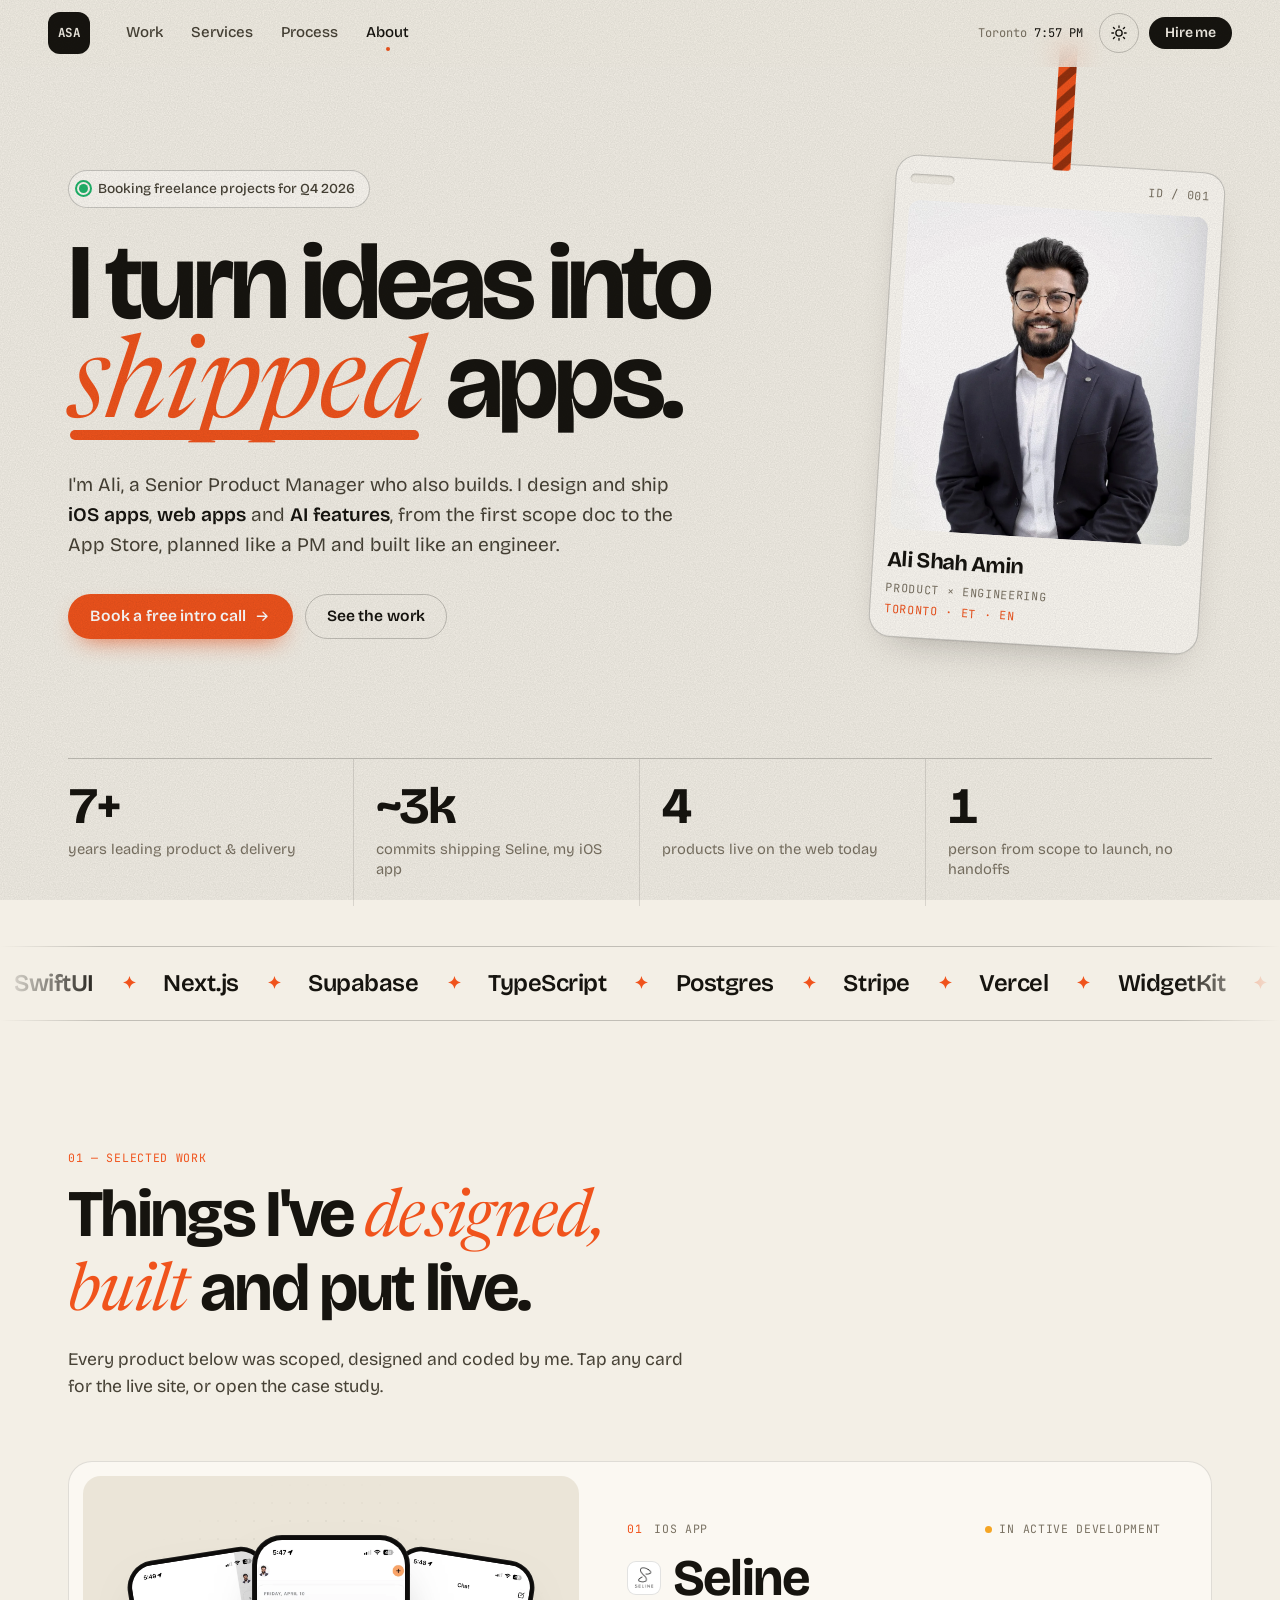
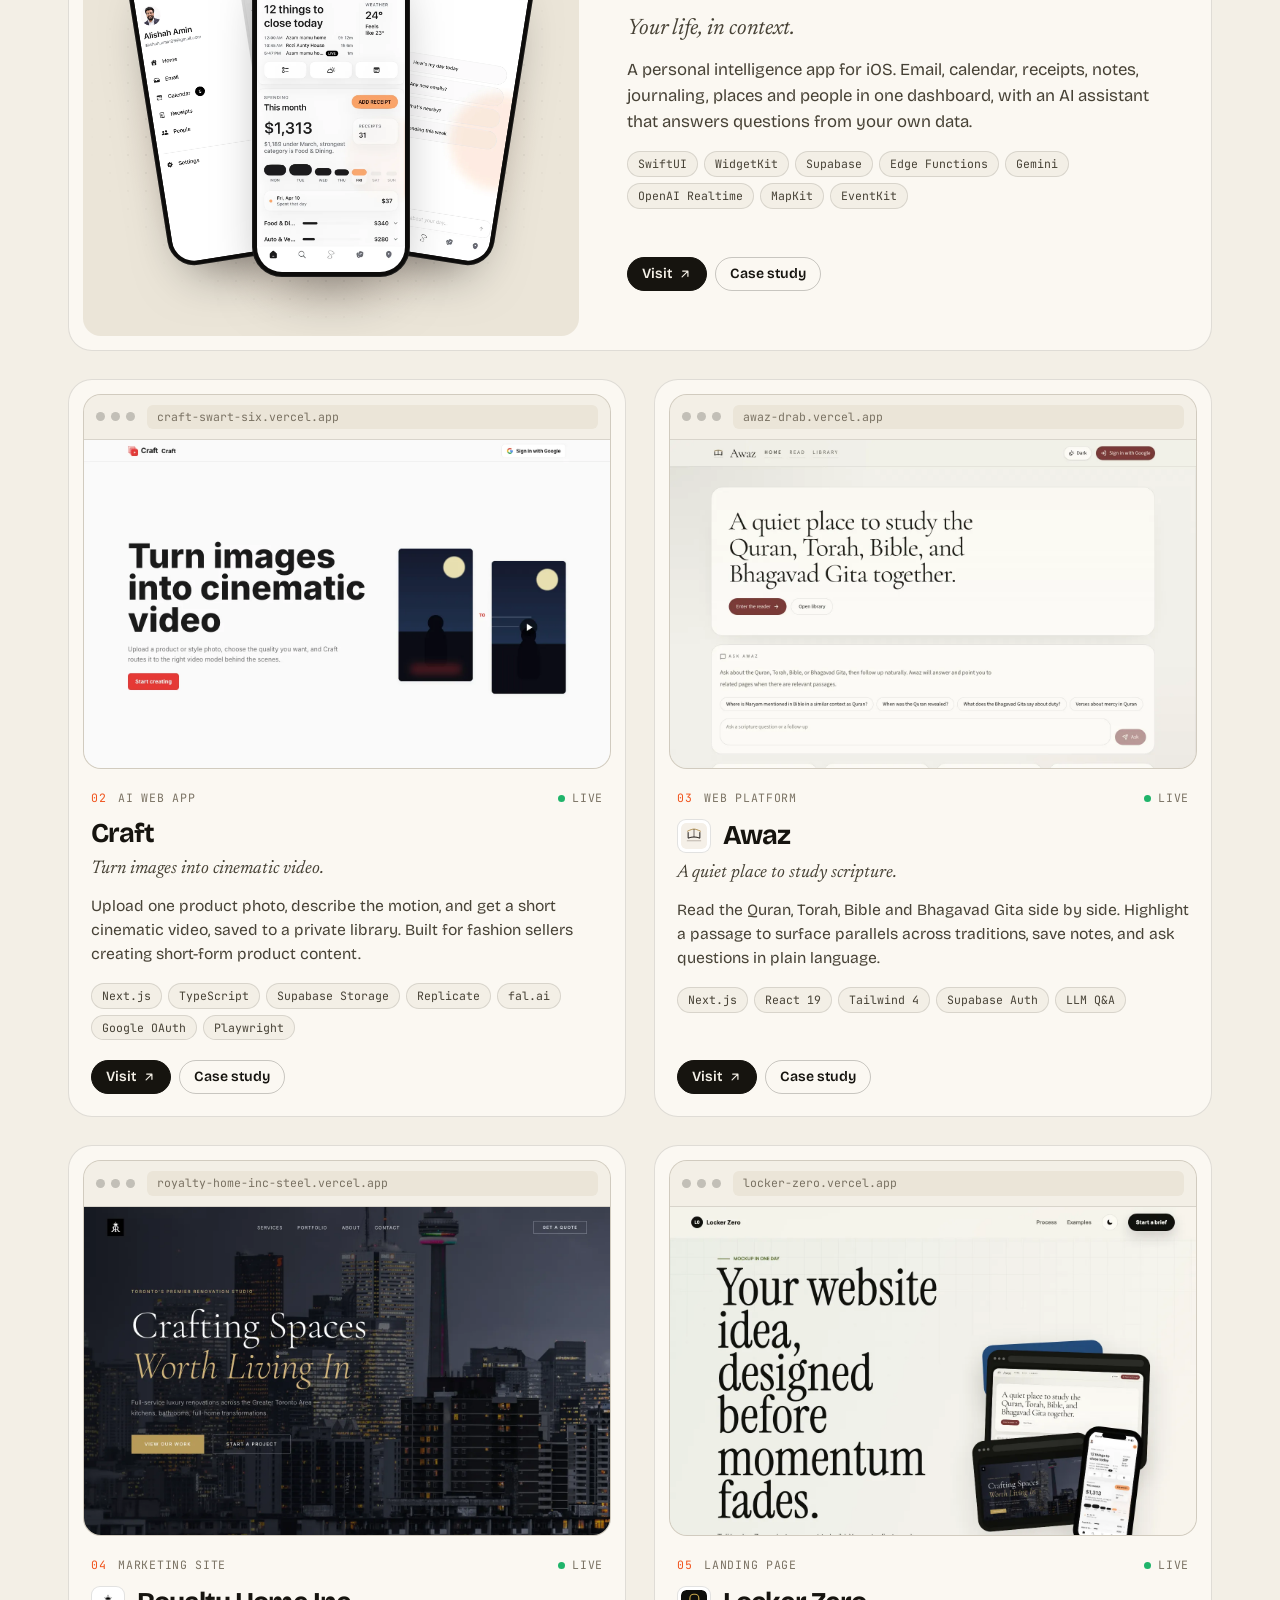
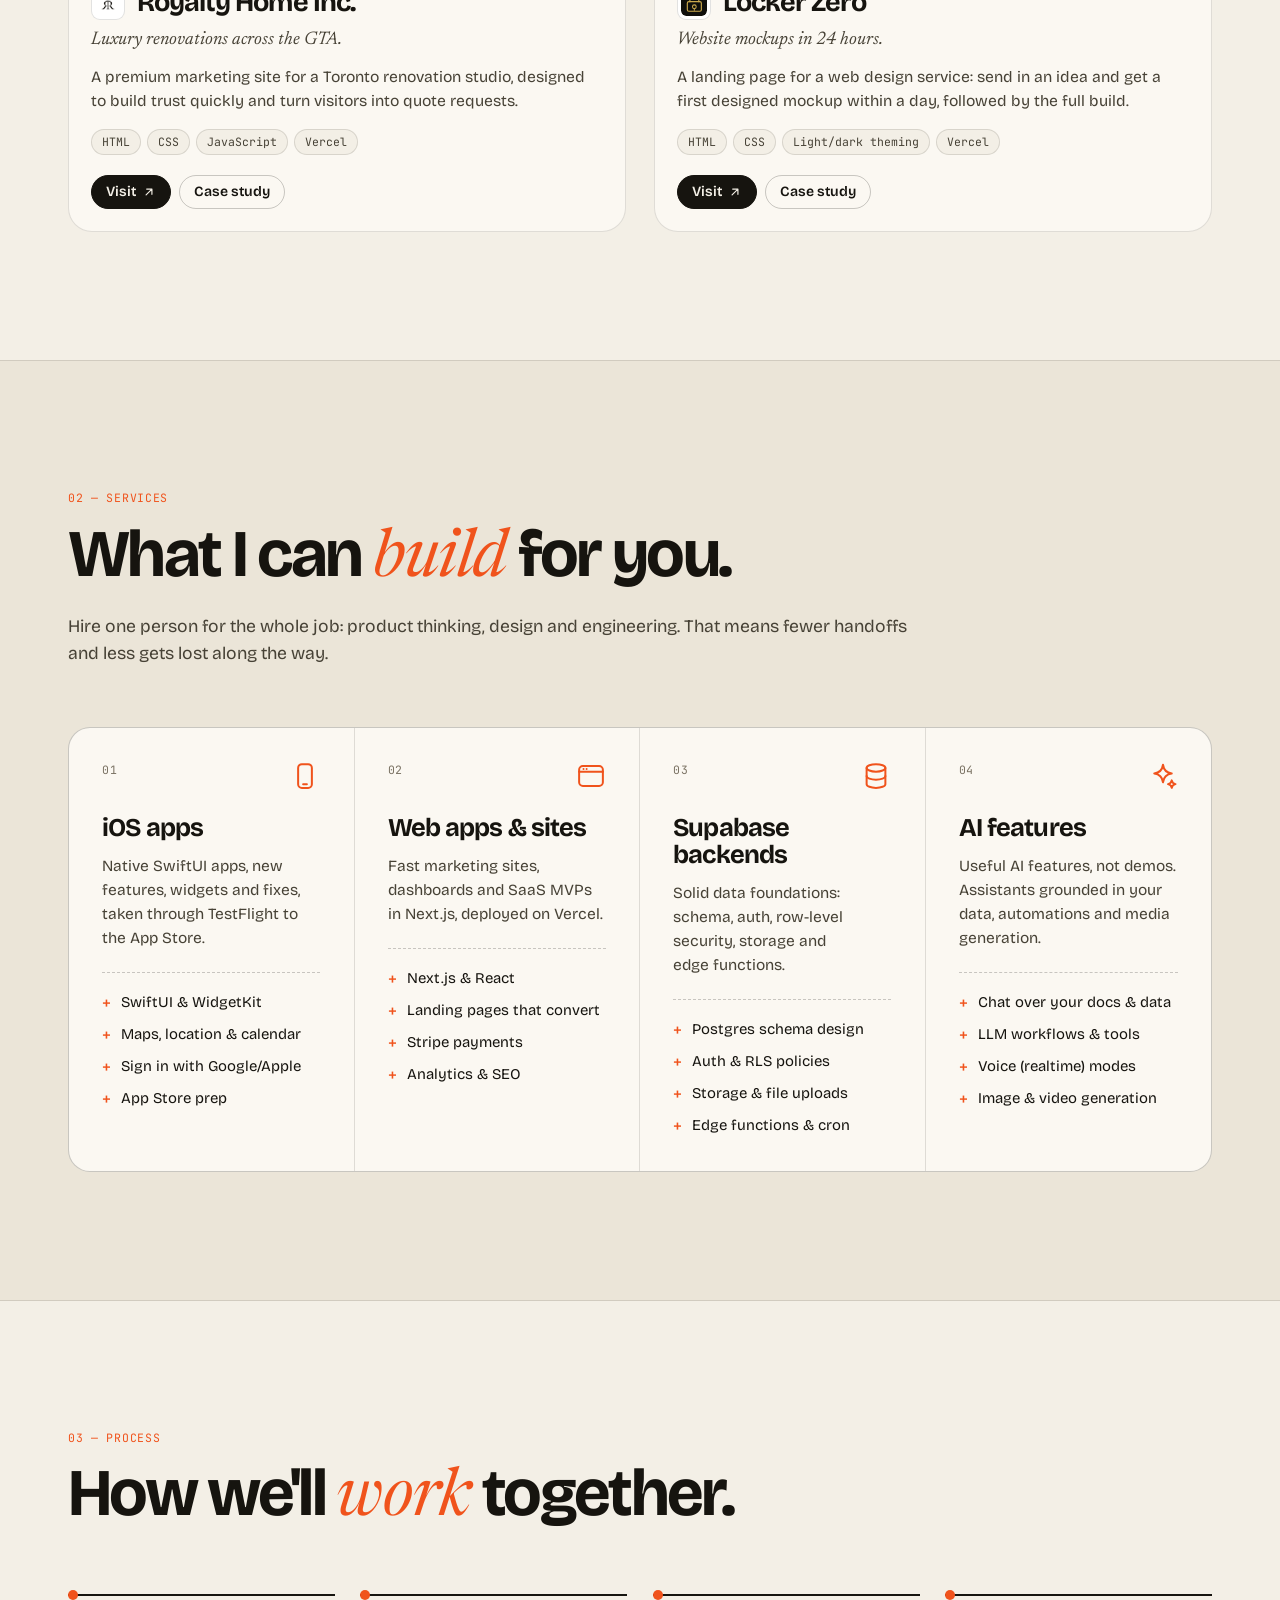
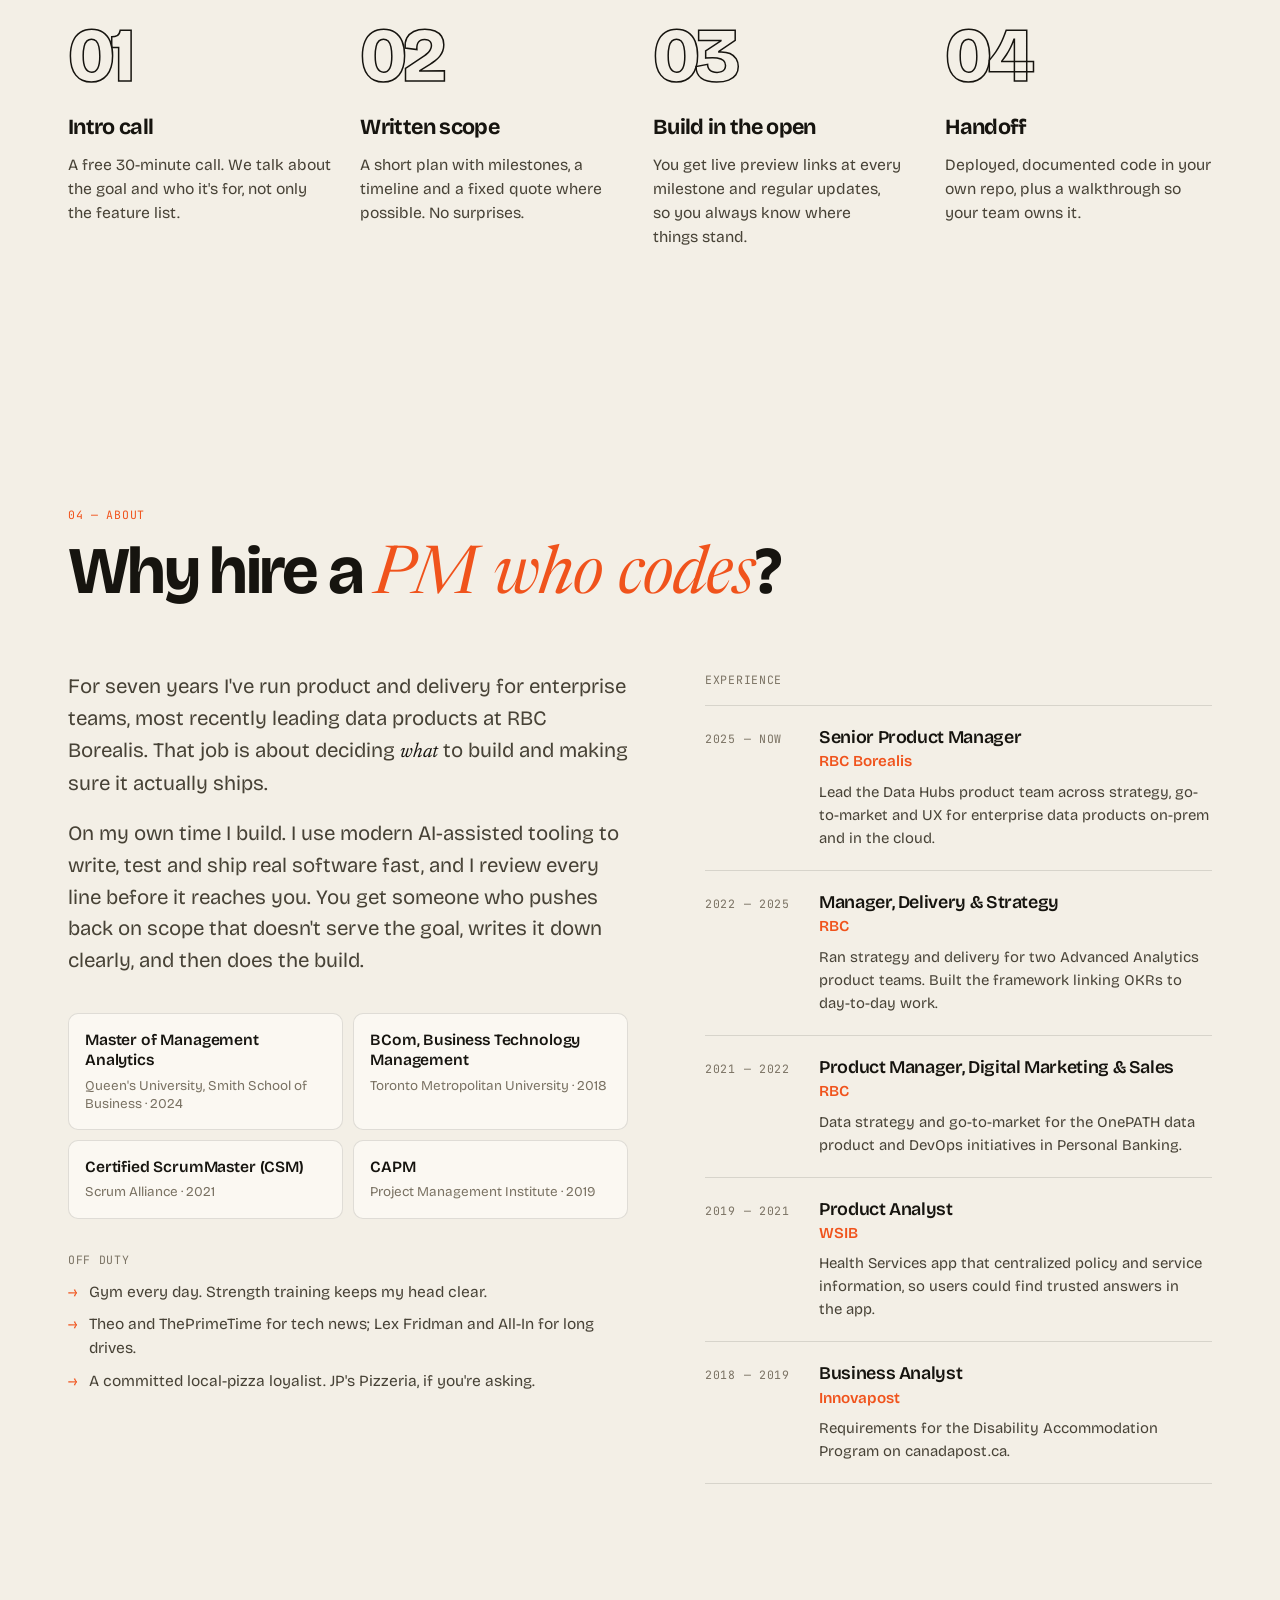
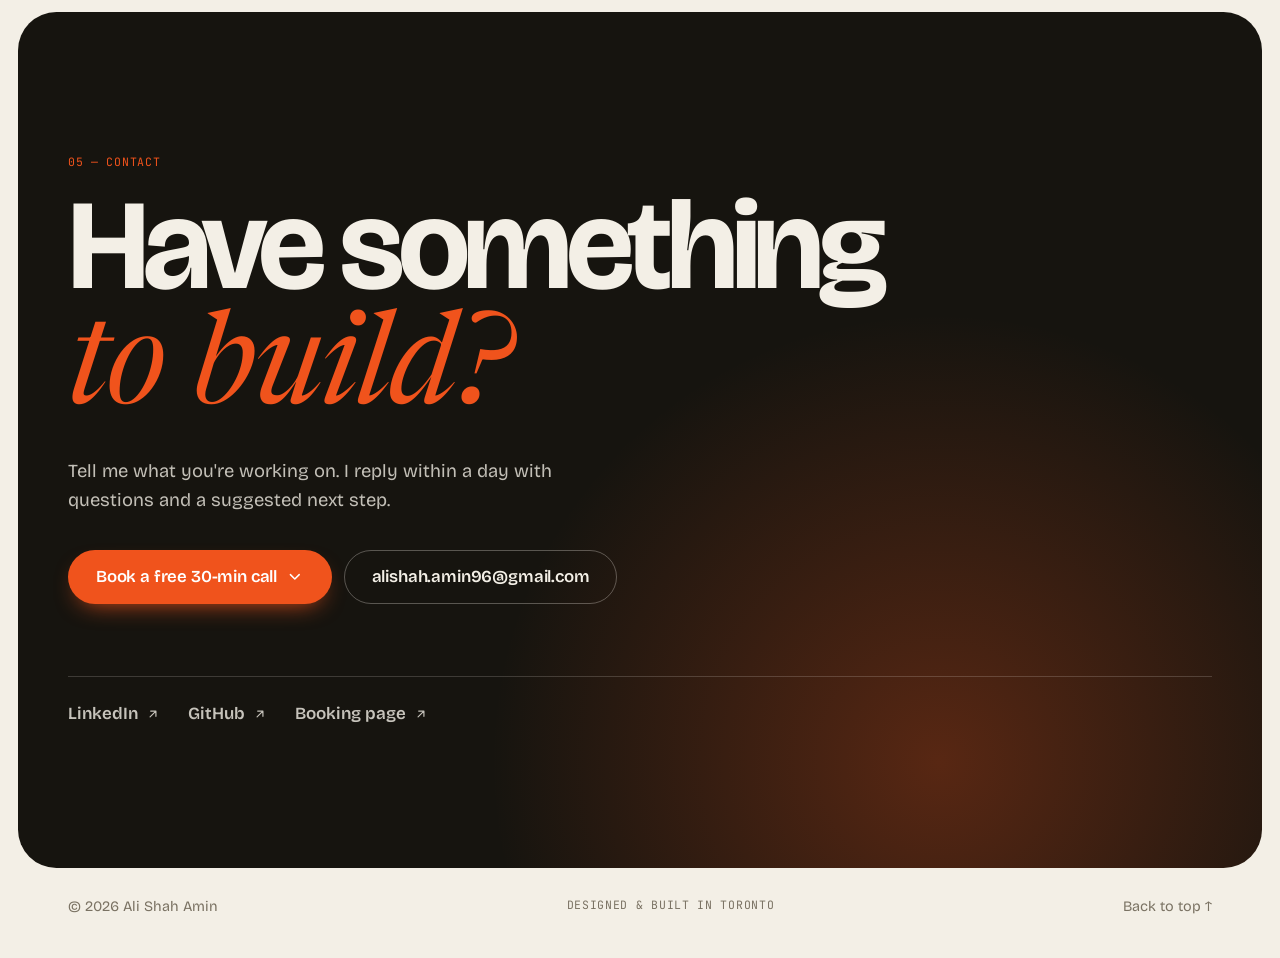
==== commit 979a2f53: "Redesign portfolio as a freelance storefront - New warm paper/ink design with light + dark themes an" ====
--- a/index.html
+++ b/index.html
@@ -2,343 +2,237 @@
 <html lang="en">
 <head>
   <meta charset="UTF-8" />
-  <meta name="viewport" content="width=device-width, initial-scale=1" />
-  <title>Ali Shah Amin</title>
-  <meta name="description" content="Ali Shah Amin — product leader, strategist, builder." />
-  <meta property="og:title" content="Ali Shah Amin" />
+  <meta name="viewport" content="width=device-width, initial-scale=1, viewport-fit=cover" />
+  <title>Ali Shah Amin | iOS, Web &amp; AI Product Builder in Toronto</title>
+  <meta name="description" content="Senior Product Manager who designs and builds. iOS apps in SwiftUI, web apps in Next.js, Supabase backends and AI features, from first scope to launch. Available for freelance projects." />
+  <link rel="canonical" href="https://alishah-amin.vercel.app/" />
+  <meta name="theme-color" content="#f3efe6" media="(prefers-color-scheme: light)" />
+  <meta name="theme-color" content="#11100e" media="(prefers-color-scheme: dark)" />
+  <meta name="color-scheme" content="light dark" />
+
   <meta property="og:type" content="website" />
-  <meta name="twitter:card" content="summary" />
+  <meta property="og:url" content="https://alishah-amin.vercel.app/" />
+  <meta property="og:title" content="Ali Shah Amin | iOS, Web & AI Product Builder" />
+  <meta property="og:description" content="I turn ideas into shipped apps. iOS, Next.js, Supabase and AI, planned like a PM and built like an engineer." />
+  <meta property="og:image" content="https://alishah-amin.vercel.app/assets/og.png" />
+  <meta name="twitter:card" content="summary_large_image" />
+  <meta name="twitter:image" content="https://alishah-amin.vercel.app/assets/og.png" />
+
+  <link rel="icon" href="assets/favicon.svg" type="image/svg+xml" />
+
+  <script>
+    // Apply the saved theme before first paint to avoid a flash.
+    try {
+      var t = localStorage.getItem("theme");
+      if (t === "light" || t === "dark") document.documentElement.setAttribute("data-theme", t);
+    } catch (e) {}
+  </script>
+
   <link rel="preconnect" href="https://fonts.googleapis.com" />
   <link rel="preconnect" href="https://fonts.gstatic.com" crossorigin />
-  <link href="https://fonts.googleapis.com/css2?family=Manrope:wght@300;400;500;600;700;800&display=swap" rel="stylesheet" />
-  <meta http-equiv="Cache-Control" content="no-cache, no-store, must-revalidate" />
-  <link rel="stylesheet" href="styles.css?v=32" />
-  <script src="content.js?v=5" defer></script>
-  <script src="app.js?v=7" defer></script>
-  <!-- Vercel Web Analytics -->
+  <link href="https://fonts.googleapis.com/css2?family=Bricolage+Grotesque:opsz,wght@12..96,300..800&family=JetBrains+Mono:wght@400;500&family=Newsreader:ital,opsz,wght@1,6..72,400;1,6..72,500&display=swap" rel="stylesheet" />
+  <link rel="preload" as="image" href="assets/img/profile.webp" />
+  <link rel="stylesheet" href="styles.css?v=20260927b" />
+  <script src="content.js?v=20260927b" defer></script>
+  <script src="app.js?v=20260927b" defer></script>
   <script defer src="https://cdn.vercel-insights.com/v1/script.js"></script>
+
+  <script type="application/ld+json">
+  {
+    "@context": "https://schema.org",
+    "@type": "Person",
+    "name": "Ali Shah Amin",
+    "jobTitle": "Product Manager & Builder",
+    "url": "https://alishah-amin.vercel.app/",
+    "address": { "@type": "PostalAddress", "addressLocality": "Toronto", "addressCountry": "CA" },
+    "sameAs": ["https://www.linkedin.com/in/alishah-amin/", "https://github.com/alishahamin403"],
+    "knowsAbout": ["iOS development", "SwiftUI", "Next.js", "Supabase", "AI product development", "Product management"]
+  }
+  </script>
 </head>
 <body>
-
-  <!-- Light mode toggle -->
-  <button class="theme-toggle" id="theme-toggle" aria-label="Toggle light/dark mode">
-    <span class="theme-icon theme-icon--dark">☀︎</span>
-    <span class="theme-icon theme-icon--light">☽</span>
-  </button>
-
-  <!-- Bento Grid -->
-  <main class="bento-wrapper">
-    <div class="bento">
-
-      <!-- ① Photo -->
-      <article class="bento-card card-photo">
-        <img class="photo-cover" src="assets/profile.jpg" alt="Ali Shah Amin" />
-        <a class="photo-github-link" href="https://github.com/alishahamin403" target="_blank" rel="noopener noreferrer" aria-label="Open Ali Shah Amin on GitHub">
-          <svg viewBox="0 0 24 24" aria-hidden="true" focusable="false">
-            <path fill="currentColor" d="M12 0.5C5.65 0.5 0.5 5.65 0.5 12c0 5.09 3.29 9.39 7.86 10.91 0.58 0.1 0.79 -0.25 0.79 -0.56 0 -0.28 -0.01 -1.02 -0.02 -2 -3.2 0.7 -3.88 -1.54 -3.88 -1.54 -0.52 -1.33 -1.28 -1.69 -1.28 -1.69 -1.05 -0.72 0.08 -0.7 0.08 -0.7 1.16 0.08 1.77 1.19 1.77 1.19 1.03 1.76 2.7 1.25 3.36 0.96 0.1 -0.75 0.4 -1.25 0.73 -1.54 -2.55 -0.29 -5.23 -1.28 -5.23 -5.68 0 -1.26 0.45 -2.28 1.18 -3.08 -0.12 -0.29 -0.51 -1.46 0.11 -3.04 0 0 0.97 -0.31 3.16 1.18 0.92 -0.26 1.9 -0.38 2.88 -0.39 0.98 0 1.96 0.13 2.88 0.39 2.19 -1.49 3.16 -1.18 3.16 -1.18 0.63 1.58 0.23 2.75 0.11 3.04 0.74 0.8 1.18 1.82 1.18 3.08 0 4.41 -2.69 5.38 -5.25 5.67 0.42 0.36 0.78 1.07 0.78 2.15 0 1.55 -0.01 2.8 -0.01 3.18 0 0.31 0.21 0.67 0.8 0.56A11.51 11.51 0 0 0 23.5 12C23.5 5.65 18.35 0.5 12 0.5Z" />
-          </svg>
-        </a>
-      </article>
-
-      <!-- ② Hero -->
-      <article class="bento-card card-hero">
-        <p class="bento-eyebrow" id="hero-title">Product · Strategy · Builder</p>
-        <h1 class="hero-name" id="hero-name">Ali Shah Amin</h1>
-        <p class="hero-bio" id="hero-bio"></p>
-        <div class="hero-tags" id="hero-tags"></div>
-      </article>
-
-      <!-- ② Connect -->
-      <article class="bento-card card-connect">
-        <p class="bento-label">Contact</p>
-        <div class="connect-links">
-          <button id="connect-booking" class="booking-cta" type="button" aria-label="Show 1 on 1 booking calendar" aria-expanded="false" aria-controls="booking-panel">
-            <span class="booking-icon" aria-hidden="true">
-              <svg viewBox="0 0 24 24" focusable="false">
-                <path d="M4 6.5C4 5.67 4.67 5 5.5 5H10c1.1 0 2 .9 2 2v12c0-1.1-.9-2-2-2H5.5A1.5 1.5 0 0 1 4 15.5v-9Z" />
-                <path d="M20 6.5C20 5.67 19.33 5 18.5 5H14c-1.1 0-2 .9-2 2v12c0-1.1.9-2 2-2h4.5c.83 0 1.5-.67 1.5-1.5v-9Z" />
-              </svg>
-            </span>
-            <span class="booking-copy">
-              <span class="booking-kicker">Google Calendar</span>
-              <span class="booking-title">Book a 1:1</span>
-              <span class="booking-subtitle">Pick an open time. Calendar invite included.</span>
-            </span>
-            <span class="booking-arrow" aria-hidden="true">
-              <svg viewBox="0 0 24 24" focusable="false">
-                <path d="m6 9 6 6 6-6" />
-              </svg>
-            </span>
+  <a class="skip-link" href="#main">Skip to content</a>
+
+  <header class="topbar">
+    <div class="topbar-inner">
+      <a class="monogram" href="#top" aria-label="Ali Shah Amin, back to top">
+        <span>ASA</span>
+      </a>
+      <nav class="nav" aria-label="Primary">
+        <a href="#work">Work</a>
+        <a href="#services">Services</a>
+        <a href="#process">Process</a>
+        <a href="#about">About</a>
+      </nav>
+      <div class="topbar-right">
+        <span class="clock" aria-live="off"><span class="clock-city">Toronto</span> <time id="local-time">--:--</time></span>
+        <button class="theme-toggle" id="theme-toggle" type="button" aria-label="Switch color theme">
+          <svg class="icon-sun" viewBox="0 0 24 24" aria-hidden="true"><circle cx="12" cy="12" r="4.2"/><path d="M12 2.5v2.2M12 19.3v2.2M4.6 4.6l1.6 1.6M17.8 17.8l1.6 1.6M2.5 12h2.2M19.3 12h2.2M4.6 19.4l1.6-1.6M17.8 6.2l1.6-1.6"/></svg>
+          <svg class="icon-moon" viewBox="0 0 24 24" aria-hidden="true"><path d="M20.2 14.6A8.5 8.5 0 0 1 9.4 3.8a8.5 8.5 0 1 0 10.8 10.8Z"/></svg>
+        </button>
+        <a class="btn btn-ink btn-sm" href="#contact">Hire me</a>
+      </div>
+    </div>
+  </header>
+
+  <main id="main">
+
+    <!-- Hero -->
+    <section class="hero" id="top">
+      <div class="hero-copy">
+        <p class="availability reveal" style="--d:0">
+          <span class="pulse" aria-hidden="true"></span>
+          <span id="availability-text">Booking freelance projects for Q4 2026</span>
+        </p>
+        <h1 class="hero-title reveal" style="--d:1">
+          I turn ideas into <em>shipped</em> apps.
+        </h1>
+        <p class="hero-sub reveal" style="--d:2">
+          I'm Ali, a Senior Product Manager who also builds. I design and ship
+          <strong>iOS apps</strong>, <strong>web apps</strong> and <strong>AI features</strong>, from the first scope doc
+          to the App Store, planned like a PM and built like an engineer.
+        </p>
+        <div class="hero-actions reveal" style="--d:3">
+          <a class="btn btn-accent" href="#contact" data-open-booking>
+            Book a free intro call
+            <svg viewBox="0 0 24 24" aria-hidden="true"><path d="M5 12h14M13 6l6 6-6 6"/></svg>
+          </a>
+          <a class="btn btn-ghost" href="#work">See the work</a>
+        </div>
+      </div>
+
+      <figure class="hero-badge reveal" style="--d:2">
+        <div class="badge-card">
+          <div class="badge-top">
+            <span class="badge-hole" aria-hidden="true"></span>
+            <span class="mono">ID / 001</span>
+          </div>
+          <img src="assets/img/profile.webp" width="917" height="1000" alt="Portrait of Ali Shah Amin" />
+          <figcaption>
+            <span class="badge-name">Ali Shah Amin</span>
+            <span class="mono">Product × Engineering</span>
+            <span class="mono badge-loc">Toronto · ET · EN</span>
+          </figcaption>
+        </div>
+      </figure>
+
+      <dl class="stats reveal" style="--d:4" id="stats"></dl>
+    </section>
+
+    <!-- Stack marquee -->
+    <div class="marquee" aria-label="Tools I build with">
+      <div class="marquee-track" id="marquee"></div>
+    </div>
+
+    <!-- Work -->
+    <section class="section" id="work" aria-labelledby="work-title">
+      <header class="section-head">
+        <p class="kicker mono">01 — Selected work</p>
+        <h2 id="work-title" class="section-title">Things I've <em>designed, built</em> and put live.</h2>
+        <p class="section-lede">Every product below was scoped, designed and coded by me. Tap any card for the live site, or open the case study.</p>
+      </header>
+      <div class="work" id="work-list"></div>
+    </section>
+
+    <!-- Services -->
+    <section class="section section-band" id="services" aria-labelledby="services-title">
+      <header class="section-head">
+        <p class="kicker mono">02 — Services</p>
+        <h2 id="services-title" class="section-title">What I can <em>build</em> for you.</h2>
+        <p class="section-lede">Hire one person for the whole job: product thinking, design and engineering. That means fewer handoffs and less gets lost along the way.</p>
+      </header>
+      <div class="services" id="services-list"></div>
+    </section>
+
+    <!-- Process -->
+    <section class="section" id="process" aria-labelledby="process-title">
+      <header class="section-head">
+        <p class="kicker mono">03 — Process</p>
+        <h2 id="process-title" class="section-title">How we'll <em>work</em> together.</h2>
+      </header>
+      <ol class="process" id="process-list"></ol>
+    </section>
+
+    <!-- About -->
+    <section class="section" id="about" aria-labelledby="about-title">
+      <header class="section-head">
+        <p class="kicker mono">04 — About</p>
+        <h2 id="about-title" class="section-title">Why hire a <em>PM who codes</em>?</h2>
+      </header>
+      <div class="about">
+        <div class="about-intro">
+          <p>
+            For seven years I've run product and delivery for enterprise teams, most recently leading data products at
+            RBC Borealis. That job is about deciding <em>what</em> to build and making sure it actually ships.
+          </p>
+          <p>
+            On my own time I build. I use modern AI-assisted tooling to write, test and ship real software fast,
+            and I review every line before it reaches you. You get someone who pushes back on scope that doesn't serve the goal,
+            writes it down clearly, and then does the build.
+          </p>
+          <div class="credentials" id="credentials"></div>
+          <div class="off-duty">
+            <p class="mono off-duty-label">Off duty</p>
+            <ul id="off-duty"></ul>
+          </div>
+        </div>
+        <div class="timeline-wrap">
+          <p class="mono timeline-label">Experience</p>
+          <ol class="timeline" id="career-list"></ol>
+        </div>
+      </div>
+    </section>
+
+    <!-- Contact -->
+    <section class="contact" id="contact" aria-labelledby="contact-title">
+      <div class="contact-inner">
+        <p class="kicker mono">05 — Contact</p>
+        <h2 id="contact-title" class="contact-title">Have something<br /><em>to build?</em></h2>
+        <p class="contact-lede">Tell me what you're working on. I reply within a day with questions and a suggested next step.</p>
+        <div class="contact-actions">
+          <button class="btn btn-accent btn-lg" id="booking-toggle" type="button" aria-expanded="false" aria-controls="booking-panel">
+            Book a free 30-min call
+            <svg viewBox="0 0 24 24" aria-hidden="true"><path d="m6 9 6 6 6-6"/></svg>
           </button>
-          <div class="connect-secondary">
-            <a id="connect-email" class="connect-btn" href="mailto:alishah.amin96@gmail.com">
-              <span class="connect-icon">✉</span> Email me
-            </a>
-            <a id="connect-linkedin" class="connect-btn" href="https://www.linkedin.com/in/alishah-amin/" target="_blank" rel="noopener noreferrer">
-              <span class="connect-icon">in</span> LinkedIn
-            </a>
+          <a class="btn btn-ghost btn-lg" id="contact-email" href="mailto:alishah.amin96@gmail.com">alishah.amin96@gmail.com</a>
+        </div>
+        <div class="booking-panel" id="booking-panel" hidden>
+          <div class="booking-frame-shell">
+            <div class="booking-loading" id="booking-loading">
+              <span>Loading calendar…</span>
+              <a id="booking-fallback" href="https://calendar.app.google/cWuoHbffiUtKMDxv8" target="_blank" rel="noopener noreferrer">Open the booking page instead ↗</a>
+            </div>
+            <iframe id="booking-frame" title="Book a call with Ali Shah Amin" loading="lazy" referrerpolicy="strict-origin-when-cross-origin"></iframe>
           </div>
         </div>
-      </article>
-
-      <!-- ② Booking -->
-      <article id="booking-panel" class="bento-card card-booking" hidden>
-        <div class="booking-panel-copy">
-          <p class="bento-label">1:1 Booking</p>
-          <h2 class="booking-panel-title">Find a time on my calendar.</h2>
-          <p class="booking-panel-text">Choose an available slot below. Google Calendar will send the invite and add it to my calendar automatically.</p>
-          <a class="booking-panel-link" href="https://calendar.app.google/cWuoHbffiUtKMDxv8" target="_blank" rel="noopener noreferrer">Open full booking page</a>
-        </div>
-        <div class="booking-frame-shell">
-          <div id="booking-loading" class="booking-frame-loading">
-            <span class="booking-loading-title">Loading calendar...</span>
-            <span class="booking-loading-text">Available times will appear here. If it stays blank, open the full booking page.</span>
-            <a class="booking-loading-link" href="https://calendar.app.google/cWuoHbffiUtKMDxv8" target="_blank" rel="noopener noreferrer">Open booking page</a>
-          </div>
-          <iframe
-            id="booking-frame"
-            class="booking-frame"
-            title="Ali Shah Amin 1 on 1 booking calendar"
-            data-src="https://calendar.google.com/calendar/appointments/schedules/AcZssZ0-QIwyBIS52Nqy0kehODS5hDRlxoUhP0y8zCEO8WM0-6vCNgL0VvGItx1afUyUkqWRAIdTCf5L?gv=true"
-            loading="eager"
-            referrerpolicy="strict-origin-when-cross-origin">
-          </iframe>
-        </div>
-      </article>
-
-      <!-- ③ About -->
-      <article class="bento-card card-about">
-        <p class="bento-label">About Me</p>
-        <ul class="about-list">
-          <li>🏋️ Gym is non-negotiable — big believer in physical strength and what it does for the mind.</li>
-          <li>📺 Tech news? Theo (t3.gg) and ThePrimeTime are permanently in my rotation.</li>
-          <li>🎙️ Podcasts: Joe Rogan, Lex Fridman, and All-In for the takes.</li>
-          <li>🍕 Pizza loyalist — especially from local spots. Shout-out to JP's Pizzeria.</li>
-        </ul>
-      </article>
-
-      <!-- ③ Career -->
-      <article class="bento-card card-career">
-        <p class="bento-label">Work History</p>
-        <div id="career-list" class="career-list"></div>
-      </article>
-
-      <!-- ④ Education & Certifications -->
-      <article class="bento-card card-edu">
-        <p class="bento-label">Education</p>
-        <div id="edu-list" class="edu-list"></div>
-        <p class="bento-label cert-label">Certifications</p>
-        <div id="cert-list" class="edu-list"></div>
-      </article>
-
-      <!-- ⑤ Seline -->
-      <article class="bento-card card-seline project-card">
-        <a class="project-card-main" href="https://seline-website-three.vercel.app/" target="_blank" rel="noopener noreferrer" aria-label="Open Seline website">
-          <div class="seline-showcase">
-            <div class="iphone-frame iphone-xl">
-              <div class="iphone-notch"></div>
-              <img class="iphone-screen theme-dark-only"  src="assets/seline-menu-dark.png"  alt="Seline navigation menu screen" />
-              <img class="iphone-screen theme-light-only" src="assets/seline-menu-light.png" alt="Seline navigation menu screen" />
-            </div>
-            <div class="iphone-frame iphone-xl">
-              <div class="iphone-notch"></div>
-              <img class="iphone-screen theme-dark-only"  src="assets/seline-home-dark.png"  alt="Seline app home screen" />
-              <img class="iphone-screen theme-light-only" src="assets/seline-home-light.png" alt="Seline app home screen" />
-            </div>
-            <div class="iphone-frame iphone-xl">
-              <div class="iphone-notch"></div>
-              <img class="iphone-screen theme-dark-only"  src="assets/seline-chat-dark.png"  alt="Seline chat screen" />
-              <img class="iphone-screen theme-light-only" src="assets/seline-chat-light.png" alt="Seline chat screen" />
-            </div>
-          </div>
-          <div class="seline-footer">
-            <div class="seline-footer-top">
-              <img src="assets/seline-icon.png" alt="Seline" class="project-icon" />
-              <div>
-                <h3 class="project-name">Seline</h3>
-                <div class="badge-row">
-                  <span class="badge badge-progress">In Progress</span>
-                </div>
-              </div>
-            </div>
-            <p class="project-desc" id="seline-desc"></p>
-          </div>
-        </a>
-        <button class="project-case-button" type="button" data-case-study="Seline" aria-label="View Seline case study">
-          <svg viewBox="0 0 24 24" aria-hidden="true" focusable="false">
-            <path d="M5 5.5h8.5a3.5 3.5 0 0 1 3.5 3.5v9.5H8.5A3.5 3.5 0 0 1 5 15V5.5Z" />
-            <path d="M9 9h4" />
-            <path d="M9 12h5" />
-          </svg>
-        </button>
-      </article>
-
-      <!-- ⑥ Awaz -->
-      <article class="bento-card card-awaz project-card">
-        <a class="project-card-main" href="https://awaz-drab.vercel.app/" target="_blank" rel="noopener noreferrer" aria-label="Open Awaz website">
-          <div class="browser-frame">
-            <div class="browser-bar">
-              <div class="browser-dots"><span></span><span></span><span></span></div>
-              <span class="browser-url">awaz-drab.vercel.app</span>
-            </div>
-            <img class="browser-screen theme-dark-only" src="assets/awaz-dark-screenshot.png" alt="Awaz website" />
-            <img class="browser-screen theme-light-only" src="assets/awaz-screenshot.png" alt="Awaz website" />
-          </div>
-          <div class="project-brand" style="margin-top:0.8rem;">
-            <img src="assets/awaz-icon.svg" alt="Awaz" class="project-icon" />
-            <div>
-              <h3 class="project-name">Awaz</h3>
-              <div class="badge-row">
-                <span class="badge badge-active">Active</span>
-              </div>
-            </div>
-          </div>
-          <p class="project-desc" id="awaz-desc"></p>
-        </a>
-        <button class="project-case-button" type="button" data-case-study="Awaz" aria-label="View Awaz case study">
-          <svg viewBox="0 0 24 24" aria-hidden="true" focusable="false">
-            <path d="M5 5.5h8.5a3.5 3.5 0 0 1 3.5 3.5v9.5H8.5A3.5 3.5 0 0 1 5 15V5.5Z" />
-            <path d="M9 9h4" />
-            <path d="M9 12h5" />
-          </svg>
-        </button>
-      </article>
-
-      <!-- ⑦ Craft -->
-      <article class="bento-card card-craft project-card">
-        <a class="project-card-main" href="https://craft-swart-six.vercel.app/" target="_blank" rel="noopener noreferrer" aria-label="Open Craft website">
-          <div class="browser-frame">
-            <div class="browser-bar">
-              <div class="browser-dots"><span></span><span></span><span></span></div>
-              <span class="browser-url">craft-swart-six.vercel.app</span>
-            </div>
-            <img class="browser-screen theme-dark-only" src="assets/craft-dark-screenshot.png" alt="Craft website" />
-            <img class="browser-screen theme-light-only" src="assets/craft-screenshot.png" alt="Craft website" />
-          </div>
-          <div class="project-brand" style="margin-top:0.8rem;">
-            <svg class="project-icon" viewBox="0 0 38 38" fill="none" xmlns="http://www.w3.org/2000/svg" style="background:transparent;border:none;">
-              <rect x="0" y="0" width="26.2" height="26.2" rx="6.1" fill="#e05252" fill-opacity="0.18" stroke="#e05252" stroke-width="2.1" stroke-opacity="0.55"/>
-              <rect x="5.9" y="5.9" width="26.2" height="26.2" rx="6.1" fill="#e05252" fill-opacity="0.5"/>
-              <rect x="11.8" y="11.8" width="26.2" height="26.2" rx="6.1" fill="#e05252"/>
-              <path d="M22.7,20.8 L22.7,29.0 L29.8,24.9 Z" fill="white"/>
-            </svg>
-            <div>
-              <h3 class="project-name">Craft</h3>
-              <div class="badge-row">
-                <span class="badge badge-progress">In Progress</span>
-              </div>
-            </div>
-          </div>
-          <p class="project-desc" id="craft-desc"></p>
-        </a>
-        <button class="project-case-button" type="button" data-case-study="Craft" aria-label="View Craft case study">
-          <svg viewBox="0 0 24 24" aria-hidden="true" focusable="false">
-            <path d="M5 5.5h8.5a3.5 3.5 0 0 1 3.5 3.5v9.5H8.5A3.5 3.5 0 0 1 5 15V5.5Z" />
-            <path d="M9 9h4" />
-            <path d="M9 12h5" />
-          </svg>
-        </button>
-      </article>
-
-      <!-- ⑧ Royalty Home Inc. -->
-      <article class="bento-card card-royalty project-card">
-        <a class="project-card-main" href="https://royalty-home-inc-steel.vercel.app/" target="_blank" rel="noopener noreferrer" aria-label="Open Royalty Home Inc. website">
-          <div class="browser-frame">
-            <div class="browser-bar">
-              <div class="browser-dots"><span></span><span></span><span></span></div>
-              <span class="browser-url">royalty-home-inc-steel.vercel.app</span>
-            </div>
-            <img class="browser-screen" src="assets/royalty-screenshot.png" alt="Royalty Home Inc. website" />
-          </div>
-          <div class="project-brand" style="margin-top:0.8rem;">
-            <img src="assets/royalty-logo.png" alt="Royalty Home Inc." class="project-icon" style="background:#fff;padding:3px;" />
-            <div>
-              <h3 class="project-name">Royalty Home Inc.</h3>
-              <div class="badge-row">
-                <span class="badge badge-progress">In Progress</span>
-              </div>
-            </div>
-          </div>
-          <p class="project-desc" id="royalty-desc"></p>
-        </a>
-        <button class="project-case-button" type="button" data-case-study="Royalty Home Inc." aria-label="View Royalty Home Inc. case study">
-          <svg viewBox="0 0 24 24" aria-hidden="true" focusable="false">
-            <path d="M5 5.5h8.5a3.5 3.5 0 0 1 3.5 3.5v9.5H8.5A3.5 3.5 0 0 1 5 15V5.5Z" />
-            <path d="M9 9h4" />
-            <path d="M9 12h5" />
-          </svg>
-        </button>
-      </article>
-
-      <!-- ⑨ Locker Zero -->
-      <article class="bento-card card-locker-zero project-card">
-        <a class="project-card-main" href="https://locker-zero.vercel.app/" target="_blank" rel="noopener noreferrer" aria-label="Open Locker Zero website">
-          <div class="browser-frame">
-            <div class="browser-bar">
-              <div class="browser-dots"><span></span><span></span><span></span></div>
-              <span class="browser-url">locker-zero.vercel.app</span>
-            </div>
-            <img class="browser-screen theme-dark-only" src="assets/locker-zero-dark-screenshot.png" alt="Locker Zero website template" />
-            <img class="browser-screen theme-light-only" src="assets/locker-zero-screenshot.png" alt="Locker Zero website template" />
-          </div>
-          <div class="project-brand" style="margin-top:0.8rem;">
-            <img src="assets/locker-zero-logo.svg" alt="Locker Zero" class="project-icon" />
-            <div>
-              <h3 class="project-name">Locker Zero</h3>
-              <div class="badge-row">
-                <span class="badge badge-progress">In Progress</span>
-              </div>
-            </div>
-          </div>
-          <p class="project-desc" id="locker-zero-desc"></p>
-        </a>
-        <button class="project-case-button" type="button" data-case-study="Locker Zero" aria-label="View Locker Zero case study">
-          <svg viewBox="0 0 24 24" aria-hidden="true" focusable="false">
-            <path d="M5 5.5h8.5a3.5 3.5 0 0 1 3.5 3.5v9.5H8.5A3.5 3.5 0 0 1 5 15V5.5Z" />
-            <path d="M9 9h4" />
-            <path d="M9 12h5" />
-          </svg>
-        </button>
-      </article>
-
-    </div>
+        <ul class="socials" id="socials"></ul>
+      </div>
+    </section>
   </main>
 
-  <div id="case-study-modal" class="case-modal" hidden>
-    <div class="case-modal-backdrop" data-case-modal-close></div>
-    <section class="case-modal-panel" role="dialog" aria-modal="true" aria-labelledby="case-modal-title">
-      <button class="case-modal-close" type="button" data-case-modal-close aria-label="Close case study">×</button>
-      <p id="case-modal-kicker" class="case-modal-kicker"></p>
-      <h2 id="case-modal-title" class="case-modal-title"></h2>
-      <p id="case-modal-focus" class="case-modal-focus"></p>
-      <dl class="case-modal-details">
-        <div>
-          <dt>Role</dt>
-          <dd id="case-modal-role"></dd>
-        </div>
-        <div>
-          <dt>Tech Stack</dt>
-          <dd id="case-modal-stack"></dd>
-        </div>
-        <div>
-          <dt>Problem</dt>
-          <dd id="case-modal-problem"></dd>
-        </div>
-        <div>
-          <dt>Build</dt>
-          <dd id="case-modal-build"></dd>
-        </div>
-        <div>
-          <dt>Outcome</dt>
-          <dd id="case-modal-outcome"></dd>
-        </div>
-      </dl>
-    </section>
-  </div>
-
-  <footer class="site-footer">
-    <p>© <span id="current-year"></span> Ali Shah Amin</p>
+  <footer class="footer">
+    <span>© <span id="year"></span> Ali Shah Amin</span>
+    <span class="mono">Designed &amp; built in Toronto</span>
+    <a href="#top">Back to top ↑</a>
   </footer>
 
+  <dialog class="case" id="case-dialog" aria-labelledby="case-title">
+    <form method="dialog" class="case-close-form">
+      <button class="case-close" aria-label="Close case study">
+        <svg viewBox="0 0 24 24" aria-hidden="true"><path d="M6 6l12 12M18 6 6 18"/></svg>
+      </button>
+    </form>
+    <p class="mono case-kicker" id="case-kicker"></p>
+    <h2 class="case-title" id="case-title"></h2>
+    <p class="case-tagline" id="case-tagline"></p>
+    <dl class="case-grid">
+      <div><dt class="mono">Problem</dt><dd id="case-problem"></dd></div>
+      <div><dt class="mono">What I built</dt><dd id="case-build"></dd></div>
+      <div><dt class="mono">My role</dt><dd id="case-role"></dd></div>
+      <div><dt class="mono">Outcome</dt><dd id="case-outcome"></dd></div>
+      <div class="case-stack-row"><dt class="mono">Stack</dt><dd><ul class="chips" id="case-stack"></ul></dd></div>
+    </dl>
+    <a class="btn btn-ink" id="case-link" href="#" target="_blank" rel="noopener noreferrer">Visit live site ↗</a>
+  </dialog>
 </body>
 </html>
--- a/styles.css
+++ b/styles.css
@@ -1,1294 +1,1103 @@
+/* ============================================================
+   Ali Shah Amin — portfolio
+   Warm paper + ink, one signal-orange accent.
+   ============================================================ */
+
 :root {
-  --bg:           #0b0b0b;
-  --card:         #131313;
-  --card-alt:     #0f1a0f;
-  --ink:          #ededed;
-  --ink-soft:     #999999;
-  --ink-muted:    #4a4a4a;
-  --green:        #5c9460;
-  --green-bright: #6aad6e;
-  --green-dim:    rgba(61, 90, 62, 0.14);
-  --green-border: rgba(92, 148, 96, 0.28);
-  --line:         rgba(255, 255, 255, 0.07);
-  --line-hover:   rgba(255, 255, 255, 0.13);
-  --radius:       18px;
-  --gap:          10px;
-  --max-w:        1160px;
-}
-
-[data-theme="light"] {
-  --bg:           #f5f5f0;
-  --card:         #ffffff;
-  --card-alt:     #dff0e0;
-  --ink:          #111111;
-  --ink-soft:     #555555;
-  --ink-muted:    #999999;
-  --green:        #3d7a42;
-  --green-bright: #4a9450;
-  --green-dim:    rgba(61, 122, 66, 0.10);
-  --green-border: rgba(61, 122, 66, 0.30);
-  --line:         rgba(0, 0, 0, 0.08);
-  --line-hover:   rgba(0, 0, 0, 0.15);
-}
-
-*, *::before, *::after { box-sizing: border-box; }
-
-html, body {
+  --bg: #f3efe6;
+  --bg-2: #ebe5d8;
+  --surface: #fbf8f2;
+  --ink: #16140f;
+  --ink-2: #474236;
+  --muted: #7a7263;
+  --line: rgba(22, 20, 15, 0.12);
+  --line-strong: rgba(22, 20, 15, 0.22);
+  --accent: #f0531c;
+  --accent-ink: #ffffff;
+  --accent-soft: color-mix(in oklab, var(--accent) 14%, transparent);
+  --shadow: 0 1px 0 rgba(22, 20, 15, 0.04), 0 18px 40px -22px rgba(22, 20, 15, 0.35);
+  --grain-opacity: 0.22;
+
+  --font-display: "Bricolage Grotesque", ui-sans-serif, sans-serif;
+  --font-serif: "Newsreader", ui-serif, Georgia, serif;
+  --font-mono: "JetBrains Mono", ui-monospace, "SF Mono", monospace;
+
+  --radius: 18px;
+  --radius-sm: 10px;
+  --gutter: clamp(16px, 4vw, 48px);
+  --max: 1240px;
+  --ease: cubic-bezier(0.2, 0.7, 0.2, 1);
+
+  color-scheme: light;
+}
+
+@media (prefers-color-scheme: dark) {
+  :root:not([data-theme="light"]) {
+    --bg: #11100e;
+    --bg-2: #181613;
+    --surface: #1d1b17;
+    --ink: #efe9dd;
+    --ink-2: #c3bba9;
+    --muted: #8c8474;
+    --line: rgba(239, 233, 221, 0.1);
+    --line-strong: rgba(239, 233, 221, 0.2);
+    --accent: #ff6a33;
+    --accent-ink: #140c07;
+    --shadow: 0 1px 0 rgba(0, 0, 0, 0.3), 0 22px 50px -24px rgba(0, 0, 0, 0.8);
+    --grain-opacity: 0.2;
+    color-scheme: dark;
+  }
+}
+
+:root[data-theme="dark"] {
+  --bg: #11100e;
+  --bg-2: #181613;
+  --surface: #1d1b17;
+  --ink: #efe9dd;
+  --ink-2: #c3bba9;
+  --muted: #8c8474;
+  --line: rgba(239, 233, 221, 0.1);
+  --line-strong: rgba(239, 233, 221, 0.2);
+  --accent: #ff6a33;
+  --accent-ink: #140c07;
+  --shadow: 0 1px 0 rgba(0, 0, 0, 0.3), 0 22px 50px -24px rgba(0, 0, 0, 0.8);
+  --grain-opacity: 0.2;
+  color-scheme: dark;
+}
+
+/* Theme-dependent screenshots */
+.theme-dark-img { display: none; }
+:root[data-theme="dark"] .theme-light-img { display: none; }
+:root[data-theme="dark"] .theme-dark-img { display: block; }
+@media (prefers-color-scheme: dark) {
+  :root:not([data-theme="light"]) .theme-light-img { display: none; }
+  :root:not([data-theme="light"]) .theme-dark-img { display: block; }
+}
+
+/* ---------- Base ---------- */
+
+*,
+*::before,
+*::after { box-sizing: border-box; }
+
+html {
+  scroll-behavior: smooth;
+  scroll-padding-top: 88px;
+  -webkit-text-size-adjust: 100%;
+}
+
+body {
   margin: 0;
   background: var(--bg);
   color: var(--ink);
-  font-family: "Manrope", sans-serif;
+  font-family: var(--font-display);
+  font-size: 17px;
+  line-height: 1.55;
+  font-optical-sizing: auto;
   -webkit-font-smoothing: antialiased;
-  scroll-behavior: smooth;
-}
-
-a { color: inherit; text-decoration: none; }
-a:focus-visible { outline: 2px solid var(--green); outline-offset: 3px; border-radius: 4px; }
-
-/* ── Top Bar ── */
-
-.top-bar {
+  overflow-x: clip;
+  transition: background-color 0.3s var(--ease), color 0.3s var(--ease);
+}
+
+/* Paper grain */
+body::before {
+  content: "";
+  position: fixed;
+  inset: 0;
+  z-index: 100;
+  pointer-events: none;
+  opacity: var(--grain-opacity);
+  mix-blend-mode: multiply;
+  background-image: url("data:image/svg+xml,%3Csvg xmlns='http://www.w3.org/2000/svg' width='160' height='160'%3E%3Cfilter id='n'%3E%3CfeTurbulence type='fractalNoise' baseFrequency='.85' numOctaves='3' stitchTiles='stitch'/%3E%3CfeColorMatrix values='0 0 0 0 0 0 0 0 0 0 0 0 0 0 0 0 0 0 .5 0'/%3E%3C/filter%3E%3Crect width='100%25' height='100%25' filter='url(%23n)'/%3E%3C/svg%3E");
+}
+:root[data-theme="dark"] body::before { mix-blend-mode: screen; }
+@media (prefers-color-scheme: dark) {
+  :root:not([data-theme="light"]) body::before { mix-blend-mode: screen; }
+}
+
+img, svg { display: block; max-width: 100%; }
+img { height: auto; }
+a { color: inherit; }
+h1, h2, h3, p { margin: 0; }
+h1, h2, h3 { text-wrap: balance; }
+p { text-wrap: pretty; }
+em { font-family: var(--font-serif); font-style: italic; font-weight: 400; letter-spacing: -0.01em; }
+
+.mono {
+  font-family: var(--font-mono);
+  font-size: 0.72rem;
+  letter-spacing: 0.06em;
+  text-transform: uppercase;
+}
+
+::selection { background: var(--accent); color: var(--accent-ink); }
+
+:focus-visible {
+  outline: 2px solid var(--accent);
+  outline-offset: 3px;
+  border-radius: 6px;
+}
+
+.skip-link {
+  position: absolute;
+  left: 12px;
+  top: -60px;
+  z-index: 200;
+  padding: 10px 14px;
+  background: var(--ink);
+  color: var(--bg);
+  border-radius: 8px;
+  text-decoration: none;
+}
+.skip-link:focus { top: 12px; }
+
+/* ---------- Buttons ---------- */
+
+.btn {
+  --btn-bg: transparent;
+  --btn-fg: var(--ink);
+  display: inline-flex;
+  align-items: center;
+  justify-content: center;
+  gap: 0.55em;
+  padding: 0.85em 1.35em;
+  border: 1px solid transparent;
+  border-radius: 999px;
+  background: var(--btn-bg);
+  color: var(--btn-fg);
+  font: 600 0.98rem/1 var(--font-display);
+  letter-spacing: -0.01em;
+  text-decoration: none;
+  cursor: pointer;
+  transition: transform 0.25s var(--ease), background-color 0.25s var(--ease), border-color 0.25s var(--ease), box-shadow 0.25s var(--ease);
+}
+.btn svg {
+  width: 1.05em;
+  height: 1.05em;
+  fill: none;
+  stroke: currentColor;
+  stroke-width: 2;
+  stroke-linecap: round;
+  stroke-linejoin: round;
+  transition: transform 0.25s var(--ease);
+}
+.btn:hover { transform: translateY(-2px); }
+.btn:hover svg { transform: translateX(3px); }
+.btn:active { transform: translateY(0); }
+
+.btn-accent { --btn-bg: var(--accent); --btn-fg: var(--accent-ink); box-shadow: 0 10px 24px -12px var(--accent); }
+.btn-accent:hover { box-shadow: 0 16px 30px -12px var(--accent); }
+.btn-ink { --btn-bg: var(--ink); --btn-fg: var(--bg); }
+.btn-ghost { border-color: var(--line-strong); }
+.btn-ghost:hover { border-color: var(--ink); }
+.btn-sm { padding: 0.6em 1.05em; font-size: 0.88rem; }
+.btn-lg { padding: 1em 1.6em; font-size: 1.05rem; }
+
+/* ---------- Top bar ---------- */
+
+.topbar {
   position: sticky;
   top: 0;
-  z-index: 20;
+  z-index: 50;
+  padding: 12px var(--gutter);
+  background: color-mix(in oklab, var(--bg) 78%, transparent);
+  backdrop-filter: blur(14px) saturate(1.4);
+  -webkit-backdrop-filter: blur(14px) saturate(1.4);
+  border-bottom: 1px solid transparent;
+  transition: border-color 0.3s var(--ease);
+}
+.topbar.is-scrolled { border-bottom-color: var(--line); }
+
+.topbar-inner {
+  max-width: var(--max);
+  margin: 0 auto;
   display: flex;
   align-items: center;
-  justify-content: space-between;
-  padding: 0 1.5rem;
-  height: 52px;
-  background: rgba(11, 11, 11, 0.85);
-  backdrop-filter: blur(12px);
-  border-bottom: 1px solid var(--line);
-}
-
-.top-bar-initials {
-  font-size: 0.78rem;
-  font-weight: 700;
-  letter-spacing: 0.14em;
-  color: var(--green);
-  text-transform: uppercase;
-}
-
-.top-bar-nav {
+  gap: 24px;
+}
+
+.monogram {
+  display: grid;
+  place-items: center;
+  width: 42px;
+  height: 42px;
+  border-radius: 12px;
+  background: var(--ink);
+  color: var(--bg);
+  font: 700 0.78rem/1 var(--font-mono);
+  letter-spacing: 0.04em;
+  text-decoration: none;
+  transition: transform 0.3s var(--ease), background-color 0.3s var(--ease);
+}
+.monogram:hover { transform: rotate(-6deg); background: var(--accent); color: var(--accent-ink); }
+
+.nav { display: flex; gap: 4px; }
+.nav a {
+  position: relative;
+  padding: 8px 12px;
+  border-radius: 999px;
+  color: var(--ink-2);
+  font-size: 0.94rem;
+  font-weight: 500;
+  text-decoration: none;
+  transition: color 0.2s, background-color 0.2s;
+}
+.nav a:hover { color: var(--ink); background: var(--line); }
+.nav a.is-active { color: var(--ink); }
+.nav a.is-active::after {
+  content: "";
+  position: absolute;
+  left: 50%;
+  bottom: 2px;
+  width: 4px;
+  height: 4px;
+  border-radius: 50%;
+  background: var(--accent);
+  transform: translateX(-50%);
+}
+
+.topbar-right {
+  margin-left: auto;
   display: flex;
   align-items: center;
-  gap: 0.25rem;
-}
-
-.nav-link {
-  font-size: 0.72rem;
-  font-weight: 500;
-  letter-spacing: 0.06em;
-  text-transform: uppercase;
-  color: var(--ink-soft);
-  padding: 0.4rem 0.75rem;
-  border-radius: 6px;
-  transition: color 150ms, background 150ms;
-}
-
-.nav-link:hover { color: var(--ink); background: rgba(255,255,255,0.06); }
-
-.nav-link--green {
-  color: var(--green);
-  border: 1px solid var(--green-border);
-}
-
-.nav-link--green:hover {
-  background: var(--green-dim);
-  color: var(--green-bright);
-}
-
-/* ── Bento Layout ── */
-
-.bento-wrapper {
-  max-width: var(--max-w);
-  margin: 0 auto;
-  padding: var(--gap) 1rem 2rem;
-}
-
-.bento {
-  display: grid;
-  grid-template-columns: repeat(6, 1fr);
-  grid-template-rows: auto 1fr repeat(4, auto);
-  grid-template-areas:
-    "photo   photo   hero    hero    connect connect"
-    "photo   photo   hero    hero    about   about"
-    "career  career  career  career  edu     edu"
-    "seline  seline  seline  awaz    awaz    awaz"
-    "craft   craft   craft   royalty royalty royalty"
-    "locker  locker  locker  .       .       .";
-  gap: var(--gap);
-}
-
-.bento.bento--booking-open {
-  grid-template-areas:
-    "photo   photo   hero    hero    connect connect"
-    "photo   photo   hero    hero    about   about"
-    "booking booking booking booking booking booking"
-    "career  career  career  career  edu     edu"
-    "seline  seline  seline  awaz    awaz    awaz"
-    "craft   craft   craft   royalty royalty royalty"
-    "locker  locker  locker  .       .       .";
-}
-
-/* ── Bento Cards — base ── */
-
-.bento-card {
-  background: var(--card);
-  border: 1px solid var(--line);
-  border-radius: var(--radius);
-  padding: 1.5rem;
-  transition: border-color 200ms ease, transform 200ms ease;
-  overflow: hidden;
-}
-
-.bento-card:hover {
-  border-color: var(--line-hover);
-  transform: translateY(-2px);
-}
-
-.bento-label {
-  margin: 0 0 1rem;
-  font-size: 0.65rem;
-  font-weight: 600;
-  letter-spacing: 0.14em;
-  text-transform: uppercase;
-  color: var(--green);
-}
-
-.bento-eyebrow {
-  margin: 0 0 1rem;
-  font-size: 0.65rem;
-  font-weight: 600;
-  letter-spacing: 0.14em;
-  text-transform: uppercase;
-  color: var(--green);
-}
-
-/* ── Theme Toggle ── */
+  gap: 10px;
+}
+
+.clock {
+  font-family: var(--font-mono);
+  font-size: 0.75rem;
+  color: var(--muted);
+  white-space: nowrap;
+  margin-right: 6px;
+}
+.clock time { color: var(--ink); font-variant-numeric: tabular-nums; }
 
 .theme-toggle {
-  position: fixed;
-  top: 1rem;
-  right: 1rem;
-  z-index: 100;
+  display: grid;
+  place-items: center;
   width: 40px;
   height: 40px;
+  border: 1px solid var(--line-strong);
   border-radius: 50%;
+  background: transparent;
+  color: var(--ink);
+  cursor: pointer;
+  transition: transform 0.4s var(--ease), border-color 0.2s;
+}
+.theme-toggle:hover { border-color: var(--ink); transform: rotate(20deg); }
+.theme-toggle svg { width: 18px; height: 18px; fill: none; stroke: currentColor; stroke-width: 1.8; stroke-linecap: round; }
+.theme-toggle .icon-moon { display: none; }
+:root[data-theme="dark"] .theme-toggle .icon-sun { display: none; }
+:root[data-theme="dark"] .theme-toggle .icon-moon { display: block; }
+@media (prefers-color-scheme: dark) {
+  :root:not([data-theme="light"]) .theme-toggle .icon-sun { display: none; }
+  :root:not([data-theme="light"]) .theme-toggle .icon-moon { display: block; }
+}
+
+/* Circular reveal when switching themes (View Transitions API) */
+::view-transition-old(root),
+::view-transition-new(root) { animation: none; mix-blend-mode: normal; }
+::view-transition-new(root) { animation: theme-reveal 0.6s var(--ease); }
+@keyframes theme-reveal {
+  from { clip-path: circle(0 at var(--vt-x, 90%) var(--vt-y, 0%)); }
+  to { clip-path: circle(var(--vt-r, 150vmax) at var(--vt-x, 90%) var(--vt-y, 0%)); }
+}
+
+/* ---------- Hero ---------- */
+
+.hero {
+  max-width: var(--max);
+  margin: 0 auto;
+  padding: clamp(40px, 8vw, 96px) var(--gutter) 0;
+  display: grid;
+  grid-template-columns: minmax(0, 1fr) minmax(0, 330px);
+  gap: clamp(32px, 5vw, 72px);
+  align-items: center;
+}
+
+.availability {
+  display: inline-flex;
+  align-items: center;
+  gap: 10px;
+  padding: 7px 14px 7px 10px;
+  border: 1px solid var(--line-strong);
+  border-radius: 999px;
+  background: var(--surface);
+  font-size: 0.86rem;
+  font-weight: 500;
+  color: var(--ink-2);
+}
+.pulse {
+  position: relative;
+  width: 9px;
+  height: 9px;
+  border-radius: 50%;
+  background: #1fb46a;
+}
+.pulse::after {
+  content: "";
+  position: absolute;
+  inset: -4px;
+  border-radius: 50%;
+  border: 2px solid #1fb46a;
+  animation: pulse 2s var(--ease) infinite;
+}
+@keyframes pulse {
+  from { transform: scale(0.5); opacity: 1; }
+  to { transform: scale(1.6); opacity: 0; }
+}
+
+.hero-title {
+  margin-top: 26px;
+  font-size: clamp(3rem, 8.4vw, 7.4rem);
+  font-weight: 700;
+  line-height: 0.92;
+  letter-spacing: -0.045em;
+  font-variation-settings: "opsz" 96;
+}
+.hero-title em {
+  position: relative;
+  display: inline-block;
+  padding-right: 0.06em;
+  color: var(--accent);
+  font-size: 1.06em;
+}
+.hero-title em::after {
+  content: "";
+  position: absolute;
+  left: 0.02em;
+  right: 0.08em;
+  bottom: 0.02em;
+  height: 0.09em;
+  border-radius: 99px;
+  background: var(--accent);
+  transform-origin: left;
+  animation: underline 0.9s 0.7s var(--ease) both;
+}
+@keyframes underline { from { transform: scaleX(0); } to { transform: scaleX(1); } }
+
+.hero-sub {
+  margin-top: 28px;
+  max-width: 38rem;
+  font-size: clamp(1.06rem, 1.5vw, 1.24rem);
+  color: var(--ink-2);
+}
+.hero-sub strong { color: var(--ink); font-weight: 600; }
+
+.hero-actions {
+  margin-top: 34px;
+  display: flex;
+  flex-wrap: wrap;
+  gap: 12px;
+}
+
+/* ID badge */
+.hero-badge {
+  margin: 0;
+  justify-self: end;
+  width: 100%;
+  max-width: 330px;
+  perspective: 900px;
+}
+.badge-card {
+  position: relative;
+  padding: 14px 14px 18px;
+  border: 1px solid var(--line-strong);
+  border-radius: 22px;
+  background: var(--surface);
+  box-shadow: var(--shadow);
+  transform: rotate(3.5deg);
+  transition: transform 0.6s var(--ease);
+}
+.badge-card:hover { transform: rotate(0deg) translateY(-4px); }
+.badge-card::before {
+  /* lanyard */
+  content: "";
+  position: absolute;
+  left: 50%;
+  top: -120px;
+  width: 18px;
+  height: 126px;
+  transform: translateX(-50%);
+  background: repeating-linear-gradient(135deg, var(--accent) 0 8px, color-mix(in oklab, var(--accent) 70%, #000) 8px 16px);
+  border-radius: 3px;
+  z-index: -1;
+}
+.badge-top {
+  display: flex;
+  align-items: center;
+  justify-content: space-between;
+  margin-bottom: 12px;
+  color: var(--muted);
+}
+.badge-hole {
+  width: 44px;
+  height: 9px;
+  border-radius: 99px;
+  background: var(--bg);
+  box-shadow: inset 0 1px 2px rgba(0, 0, 0, 0.25);
+}
+.badge-card img {
+  width: 100%;
+  aspect-ratio: 4 / 4.4;
+  object-fit: cover;
+  object-position: 50% 20%;
+  border-radius: 12px;
+  filter: saturate(0.92) contrast(1.02);
+}
+.badge-card figcaption {
+  margin-top: 14px;
+  display: grid;
+  gap: 3px;
+  color: var(--muted);
+}
+.badge-name { font-size: 1.35rem; font-weight: 700; letter-spacing: -0.03em; color: var(--ink); }
+.badge-loc { color: var(--accent); }
+
+/* Stats */
+.stats {
+  grid-column: 1 / -1;
+  margin: clamp(24px, 4vw, 48px) 0 0;
+  display: grid;
+  grid-template-columns: repeat(4, minmax(0, 1fr));
+  border-top: 1px solid var(--line-strong);
+}
+.stat {
+  padding: 22px 20px 26px 0;
+  border-right: 1px solid var(--line);
+}
+.stat + .stat { padding-left: 22px; }
+.stat:last-child { border-right: 0; }
+.stat dt {
+  font-size: clamp(2.2rem, 4vw, 3.3rem);
+  font-weight: 700;
+  line-height: 1;
+  letter-spacing: -0.05em;
+  font-variant-numeric: tabular-nums;
+}
+.stat dd { margin: 8px 0 0; color: var(--muted); font-size: 0.92rem; line-height: 1.35; }
+
+/* ---------- Marquee ---------- */
+
+.marquee {
+  margin-top: clamp(24px, 4vw, 40px);
+  border-block: 1px solid var(--line-strong);
+  overflow: hidden;
+  -webkit-mask-image: linear-gradient(90deg, transparent, #000 8%, #000 92%, transparent);
+  mask-image: linear-gradient(90deg, transparent, #000 8%, #000 92%, transparent);
+}
+.marquee-track {
+  display: flex;
+  width: max-content;
+  animation: marquee 40s linear infinite;
+}
+.marquee:hover .marquee-track { animation-play-state: paused; }
+.marquee-track span {
+  display: inline-flex;
+  align-items: center;
+  gap: 28px;
+  padding: 18px 14px;
+  font-size: clamp(1.1rem, 2vw, 1.5rem);
+  font-weight: 600;
+  letter-spacing: -0.02em;
+  white-space: nowrap;
+}
+.marquee-track span::after {
+  content: "✦";
+  color: var(--accent);
+  font-size: 0.7em;
+}
+@keyframes marquee { to { transform: translateX(-50%); } }
+
+/* ---------- Sections ---------- */
+
+.section {
+  max-width: var(--max);
+  margin: 0 auto;
+  padding: clamp(72px, 10vw, 128px) var(--gutter);
+}
+.section-band {
+  max-width: none;
+  background: var(--bg-2);
+  border-block: 1px solid var(--line);
+}
+.section-band > * { max-width: calc(var(--max) - 2 * var(--gutter)); margin-inline: auto; }
+
+.section-head { margin-bottom: clamp(36px, 5vw, 60px); max-width: 54rem; }
+.section-band > .section-head { max-width: calc(var(--max) - 2 * var(--gutter)); }
+.section-band .section-head > * { max-width: 54rem; }
+.kicker { color: var(--accent); }
+.section-title {
+  margin-top: 14px;
+  font-size: clamp(2.2rem, 5.2vw, 4.2rem);
+  font-weight: 700;
+  line-height: 1;
+  letter-spacing: -0.04em;
+}
+.section-title em { color: var(--accent); }
+.section-lede { margin-top: 18px; max-width: 40rem; color: var(--ink-2); font-size: 1.1rem; }
+
+/* ---------- Work ---------- */
+
+.work {
+  display: grid;
+  grid-template-columns: repeat(2, minmax(0, 1fr));
+  gap: clamp(16px, 2.4vw, 28px);
+}
+
+.project {
+  position: relative;
+  display: flex;
+  flex-direction: column;
+  padding: 14px;
   border: 1px solid var(--line);
-  background: var(--card);
-  color: var(--ink-soft);
-  cursor: pointer;
-  display: flex;
-  align-items: center;
-  justify-content: center;
-  font-size: 1rem;
-  transition: background 200ms, border-color 200ms, color 200ms, transform 200ms;
-}
-
-.theme-toggle:hover {
-  border-color: var(--green-border);
-  color: var(--green);
-  transform: scale(1.08);
-}
-
-.theme-icon--light { display: none; }
-
-[data-theme="light"] .theme-icon--dark  { display: none; }
-[data-theme="light"] .theme-icon--light { display: inline; }
-
-/* ── Photo Card ── */
-
-.card-photo {
-  grid-area: photo;
-  position: relative;
-  padding: 0;
+  border-radius: calc(var(--radius) + 6px);
+  background: var(--surface);
+  transition: transform 0.45s var(--ease), box-shadow 0.45s var(--ease), border-color 0.3s;
+}
+.project:hover {
+  transform: translateY(-4px);
+  border-color: var(--line-strong);
+  box-shadow: var(--shadow);
+}
+
+.project-media {
+  position: relative;
+  display: block;
   overflow: hidden;
   border-radius: var(--radius);
-  background: var(--card);
+  background: var(--bg-2);
+  text-decoration: none;
+}
+
+.browser {
+  border-radius: var(--radius);
+  overflow: hidden;
+  border: 1px solid var(--line);
+}
+.browser-bar {
   display: flex;
   align-items: center;
-  justify-content: center;
-}
-
-.photo-cover {
+  gap: 12px;
+  padding: 10px 12px;
+  background: var(--bg);
+  border-bottom: 1px solid var(--line);
+}
+.browser-dots { display: flex; gap: 6px; }
+.browser-dots i { width: 9px; height: 9px; border-radius: 50%; background: var(--line-strong); }
+.browser-url {
+  flex: 1;
+  padding: 4px 10px;
+  border-radius: 6px;
+  background: var(--bg-2);
+  color: var(--muted);
+  font: 0.72rem/1.4 var(--font-mono);
+  white-space: nowrap;
+  overflow: hidden;
+  text-overflow: ellipsis;
+}
+.browser-view { aspect-ratio: 16 / 10; overflow: hidden; }
+.browser-view img {
   width: 100%;
   height: 100%;
   object-fit: cover;
-  object-position: center 8%;
-  display: block;
-}
-
-.photo-github-link {
+  object-position: top;
+  transition: transform 0.9s var(--ease);
+}
+.project:hover .browser-view img { transform: scale(1.035); }
+
+.project-body { padding: 20px 8px 8px; display: flex; flex-direction: column; flex: 1; }
+.project-meta {
+  display: flex;
+  align-items: center;
+  gap: 12px;
+  color: var(--muted);
+}
+.project-num { color: var(--accent); }
+.status {
+  margin-left: auto;
+  display: inline-flex;
+  align-items: center;
+  gap: 7px;
+}
+.status::before {
+  content: "";
+  width: 7px;
+  height: 7px;
+  border-radius: 50%;
+  background: #1fb46a;
+}
+.status--building::before { background: #f5a524; }
+
+.project-title-row { display: flex; align-items: center; gap: 12px; margin-top: 12px; }
+.project-icon {
+  width: 34px;
+  height: 34px;
+  border-radius: 9px;
+  object-fit: contain;
+  background: #fff;
+  padding: 3px;
+  border: 1px solid var(--line);
+}
+.project-title { font-size: 1.7rem; font-weight: 700; letter-spacing: -0.035em; line-height: 1.1; }
+.project-tagline { margin-top: 6px; font-family: var(--font-serif); font-style: italic; font-size: 1.15rem; color: var(--ink-2); }
+.project-desc { margin-top: 10px; color: var(--ink-2); font-size: 0.98rem; }
+
+.chips { list-style: none; margin: 16px 0 0; padding: 0; display: flex; flex-wrap: wrap; gap: 6px; }
+.chips li {
+  padding: 5px 10px;
+  border: 1px solid var(--line);
+  border-radius: 999px;
+  background: var(--bg);
+  font: 0.72rem/1.2 var(--font-mono);
+  color: var(--ink-2);
+}
+
+.project-actions {
+  margin-top: auto;
+  padding-top: 20px;
+  display: flex;
+  gap: 8px;
+  flex-wrap: wrap;
+}
+.link-btn {
+  display: inline-flex;
+  align-items: center;
+  gap: 6px;
+  padding: 9px 14px;
+  border: 1px solid var(--line-strong);
+  border-radius: 999px;
+  background: transparent;
+  color: var(--ink);
+  font: 600 0.88rem/1 var(--font-display);
+  text-decoration: none;
+  cursor: pointer;
+  transition: background-color 0.2s, color 0.2s, border-color 0.2s;
+}
+.link-btn:hover { background: var(--ink); color: var(--bg); border-color: var(--ink); }
+.link-btn--primary { background: var(--ink); color: var(--bg); border-color: var(--ink); }
+.link-btn--primary:hover { background: var(--accent); border-color: var(--accent); color: var(--accent-ink); }
+
+/* Featured (Seline) */
+.project--featured {
+  grid-column: 1 / -1;
+  display: grid;
+  grid-template-columns: minmax(0, 0.9fr) minmax(0, 1.1fr);
+  gap: 12px;
+  padding: 14px;
+}
+.project--featured .project-body { padding: clamp(16px, 3vw, 36px); justify-content: center; }
+.project--featured .project-title { font-size: clamp(2.2rem, 4vw, 3.2rem); }
+.project--featured .project-tagline { font-size: 1.4rem; }
+.project--featured .project-desc { font-size: 1.05rem; }
+.project--featured .project-actions { margin-top: 28px; }
+
+.phones {
+  position: relative;
+  display: flex;
+  justify-content: center;
+  align-items: center;
+  min-height: 460px;
+  padding: 40px 12px;
+  border-radius: var(--radius);
+  overflow: hidden;
+  background:
+    radial-gradient(60% 60% at 50% 55%, var(--accent-soft), transparent 70%),
+    var(--bg-2);
+}
+.phones::before {
+  /* dotted grid */
+  content: "";
   position: absolute;
-  right: 0.9rem;
-  bottom: 0.9rem;
-  z-index: 2;
-  width: 40px;
-  height: 40px;
-  display: flex;
-  align-items: center;
-  justify-content: center;
-  color: #111;
-  background: rgba(255, 255, 255, 0.92);
-  border: 1px solid rgba(0, 0, 0, 0.35);
-  border-radius: 8px;
-  box-shadow: 0 12px 28px rgba(0, 0, 0, 0.18);
-  transition: background 150ms, color 150ms, transform 150ms;
-}
-
-.photo-github-link:hover {
-  background: #111;
-  color: #fff;
-  transform: translateY(-1px);
-}
-
-.photo-github-link svg {
-  width: 20px;
-  height: 20px;
-}
-
-/* ── Hero Card ── */
-
-.card-hero {
-  grid-area: hero;
-  background: var(--card);
-  display: flex;
-  flex-direction: column;
-  justify-content: flex-start;
-  min-height: 220px;
-  padding: 1.5rem;
-}
-
-.hero-name {
-  margin: 0 0 0.6rem;
-  font-size: clamp(2.4rem, 4vw, 3.6rem);
-  font-weight: 800;
-  line-height: 1;
-  letter-spacing: -0.03em;
-  color: var(--ink);
-}
-
-.hero-bio {
-  margin: 0 0 1.1rem;
-  font-size: 0.92rem;
-  line-height: 1.65;
-  color: var(--ink-soft);
-  max-width: 55ch;
-}
-
-.hero-tags {
-  display: flex;
-  flex-wrap: wrap;
-  gap: 0.4rem;
-}
-
-.hero-tag {
-  font-size: 0.65rem;
-  font-weight: 600;
-  letter-spacing: 0.08em;
-  text-transform: uppercase;
-  color: var(--ink-muted);
-  background: rgba(255,255,255,0.05);
-  border: 1px solid var(--line);
-  border-radius: 4px;
-  padding: 0.3rem 0.6rem;
-}
-
-/* ── Connect Card ── */
-
-.card-connect {
-  grid-area: connect;
-  background: var(--card);
-  display: flex;
-  flex-direction: column;
-  gap: 1rem;
-}
-
-/* ── About Card ── */
-
-.card-about {
-  grid-area: about;
-  display: flex;
-  flex-direction: column;
-}
-
-.about-list {
+  inset: 0;
+  background-image: radial-gradient(var(--line-strong) 1px, transparent 1px);
+  background-size: 18px 18px;
+  -webkit-mask-image: radial-gradient(closest-side, #000, transparent);
+  mask-image: radial-gradient(closest-side, #000, transparent);
+}
+.phone {
+  position: relative;
+  width: clamp(120px, 15vw, 188px);
+  aspect-ratio: 1206 / 2622;
+  padding: 5px;
+  border-radius: 30px;
+  background: #0d0c0b;
+  box-shadow: 0 30px 60px -28px rgba(0, 0, 0, 0.6), inset 0 0 0 1px rgba(255, 255, 255, 0.08);
+  transition: transform 0.7s var(--ease);
+}
+.phone img { width: 100%; height: 100%; object-fit: cover; border-radius: 25px; }
+.phone:nth-child(1) { transform: translateX(28%) rotate(-9deg) scale(0.9); z-index: 1; }
+.phone:nth-child(2) { z-index: 2; }
+.phone:nth-child(3) { transform: translateX(-28%) rotate(9deg) scale(0.9); z-index: 1; }
+.project--featured:hover .phone:nth-child(1) { transform: translateX(8%) rotate(-12deg) scale(0.92); }
+.project--featured:hover .phone:nth-child(2) { transform: translateY(-8px); }
+.project--featured:hover .phone:nth-child(3) { transform: translateX(-8%) rotate(12deg) scale(0.92); }
+
+/* ---------- Services ---------- */
+
+.services {
+  display: grid;
+  grid-template-columns: repeat(4, minmax(0, 1fr));
+  border: 1px solid var(--line-strong);
+  border-radius: calc(var(--radius) + 4px);
+  background: var(--surface);
+  overflow: hidden;
+}
+.service {
+  position: relative;
+  padding: clamp(22px, 2.6vw, 34px);
+  border-right: 1px solid var(--line);
+  transition: background-color 0.3s var(--ease);
+}
+.service:last-child { border-right: 0; }
+.service:hover { background: var(--bg); }
+.service-num { color: var(--muted); }
+.service-title {
+  margin-top: 36px;
+  font-size: 1.6rem;
+  font-weight: 700;
+  letter-spacing: -0.035em;
+  line-height: 1.05;
+}
+.service-summary { margin-top: 12px; color: var(--ink-2); font-size: 0.97rem; }
+.service ul { list-style: none; margin: 22px 0 0; padding: 18px 0 0; border-top: 1px dashed var(--line-strong); display: grid; gap: 9px; }
+.service li { display: flex; gap: 10px; font-size: 0.93rem; }
+.service li::before { content: "+"; color: var(--accent); font-family: var(--font-mono); font-weight: 500; }
+.service-icon {
+  position: absolute;
+  top: clamp(22px, 2.6vw, 34px);
+  right: clamp(22px, 2.6vw, 34px);
+  width: 30px;
+  height: 30px;
+  color: var(--accent);
+  transition: transform 0.5s var(--ease);
+}
+.service:hover .service-icon { transform: rotate(-12deg) scale(1.1); }
+.service-icon svg { width: 100%; height: 100%; fill: none; stroke: currentColor; stroke-width: 1.6; stroke-linecap: round; stroke-linejoin: round; }
+
+/* ---------- Process ---------- */
+
+.process {
   list-style: none;
   margin: 0;
   padding: 0;
-  display: flex;
-  flex-direction: column;
-  gap: 0.65rem;
-}
-
-.about-list li {
-  font-size: 0.78rem;
-  line-height: 1.5;
-  color: var(--ink-soft);
-}
-
-
-.connect-links {
-  display: flex;
-  flex-direction: column;
-  gap: 0.65rem;
-  flex: 1;
-}
-
-.booking-cta {
-  position: relative;
-  display: flex;
-  align-items: center;
-  gap: 0.75rem;
-  width: 100%;
-  min-height: 118px;
-  padding: 0.95rem;
-  border-radius: 8px;
-  color: #fff;
-  appearance: none;
-  -webkit-appearance: none;
-  font: inherit;
-  text-align: left;
-  cursor: pointer;
-  background: linear-gradient(135deg, var(--green) 0%, #2e6434 100%);
-  border: 1px solid var(--green-border);
-  box-shadow: inset 0 1px 0 rgba(255, 255, 255, 0.14);
-  overflow: hidden;
-  transition: border-color 150ms, box-shadow 150ms, transform 150ms, background 150ms;
-}
-
-.booking-cta::after {
+  display: grid;
+  grid-template-columns: repeat(4, minmax(0, 1fr));
+  gap: clamp(16px, 2vw, 28px);
+  counter-reset: step;
+}
+.step {
+  position: relative;
+  padding-top: 26px;
+  border-top: 2px solid var(--ink);
+  counter-increment: step;
+}
+.step::before {
+  content: counter(step, decimal-leading-zero);
+  display: block;
+  font-size: clamp(3rem, 6vw, 5rem);
+  font-weight: 800;
+  line-height: 0.9;
+  letter-spacing: -0.06em;
+  color: transparent;
+  -webkit-text-stroke: 1.5px var(--ink);
+  transition: color 0.4s var(--ease), -webkit-text-stroke-color 0.4s var(--ease);
+}
+.step:hover::before { color: var(--accent); -webkit-text-stroke-color: var(--accent); }
+.step::after {
   content: "";
   position: absolute;
-  inset: auto -16% -55% 34%;
-  height: 120px;
-  border: 1px solid rgba(255, 255, 255, 0.10);
+  top: -6px;
+  left: 0;
+  width: 10px;
+  height: 10px;
   border-radius: 50%;
-  pointer-events: none;
-}
-
-.booking-cta:hover {
-  border-color: rgba(255, 255, 255, 0.22);
-  box-shadow: inset 0 1px 0 rgba(255, 255, 255, 0.18), 0 12px 26px rgba(0, 0, 0, 0.16);
-  transform: translateY(-1px);
-}
-
-.booking-cta--open {
-  border-color: rgba(255, 255, 255, 0.28);
-}
-
-.booking-icon {
-  width: 42px;
-  height: 42px;
-  border-radius: 8px;
-  display: flex;
-  align-items: center;
-  justify-content: center;
-  flex: 0 0 auto;
-  background: rgba(255, 255, 255, 0.13);
-  border: 1px solid rgba(255, 255, 255, 0.18);
-}
-
-.booking-icon svg,
-.booking-arrow svg {
-  width: 22px;
-  height: 22px;
-  fill: none;
-  stroke: currentColor;
-  stroke-width: 1.8;
-  stroke-linecap: round;
-  stroke-linejoin: round;
-}
-
-.booking-copy {
-  position: relative;
-  z-index: 1;
-  display: flex;
-  flex-direction: column;
-  gap: 0.15rem;
-  min-width: 0;
-}
-
-.booking-kicker {
-  font-size: 0.58rem;
+  background: var(--accent);
+}
+.step h3 { margin-top: 20px; font-size: 1.35rem; font-weight: 700; letter-spacing: -0.03em; }
+.step p { margin-top: 8px; color: var(--ink-2); font-size: 0.98rem; }
+
+/* ---------- About ---------- */
+
+.about {
+  display: grid;
+  grid-template-columns: minmax(0, 1.05fr) minmax(0, 0.95fr);
+  gap: clamp(36px, 6vw, 96px);
+  align-items: start;
+}
+.about-intro > p { font-size: clamp(1.1rem, 1.6vw, 1.3rem); line-height: 1.55; color: var(--ink-2); }
+.about-intro > p + p { margin-top: 18px; }
+.about-intro em { color: var(--ink); }
+
+.credentials {
+  margin-top: 36px;
+  display: grid;
+  grid-template-columns: repeat(2, minmax(0, 1fr));
+  gap: 10px;
+}
+.credential {
+  padding: 16px;
+  border: 1px solid var(--line);
+  border-radius: var(--radius-sm);
+  background: var(--surface);
+}
+.credential strong { display: block; font-size: 0.98rem; font-weight: 600; letter-spacing: -0.01em; line-height: 1.3; }
+.credential span { display: block; margin-top: 6px; color: var(--muted); font-size: 0.84rem; line-height: 1.35; }
+
+.off-duty { margin-top: 32px; }
+.off-duty-label, .timeline-label { color: var(--muted); }
+.off-duty ul { list-style: none; margin: 12px 0 0; padding: 0; display: grid; gap: 8px; }
+.off-duty li { display: flex; gap: 12px; color: var(--ink-2); font-size: 0.97rem; }
+.off-duty li::before { content: "→"; color: var(--accent); }
+
+.timeline { list-style: none; margin: 16px 0 0; padding: 0; }
+.role {
+  position: relative;
+  display: grid;
+  grid-template-columns: 96px minmax(0, 1fr);
+  gap: 18px;
+  padding: 20px 0;
+  border-top: 1px solid var(--line);
+}
+.role:last-child { border-bottom: 1px solid var(--line); }
+.role-period { color: var(--muted); padding-top: 4px; }
+.role h3 { font-size: 1.12rem; font-weight: 600; letter-spacing: -0.02em; line-height: 1.25; }
+.role-company { color: var(--accent); font-weight: 600; font-size: 0.95rem; }
+.role p { margin-top: 6px; color: var(--ink-2); font-size: 0.93rem; }
+
+/* ---------- Contact ---------- */
+
+.contact {
+  margin: 0 clamp(8px, 1.4vw, 20px);
+  padding: clamp(72px, 11vw, 150px) var(--gutter);
+  border-radius: clamp(24px, 3vw, 40px);
+  background: var(--ink);
+  color: var(--bg);
+  position: relative;
+  overflow: hidden;
+  isolation: isolate;
+}
+.contact::before {
+  content: "";
+  position: absolute;
+  right: -10%;
+  bottom: -40%;
+  width: 70vmax;
+  height: 70vmax;
+  border-radius: 50%;
+  background: radial-gradient(closest-side, color-mix(in oklab, var(--accent) 55%, transparent), transparent);
+  opacity: 0.55;
+  z-index: -1;
+  animation: drift 14s ease-in-out infinite alternate;
+}
+@keyframes drift { to { transform: translate(-12%, -10%) scale(1.1); } }
+
+.contact-inner { max-width: calc(var(--max) - 2 * var(--gutter)); margin: 0 auto; }
+.contact-title {
+  margin-top: 18px;
+  font-size: clamp(3.2rem, 10vw, 8.6rem);
   font-weight: 700;
-  letter-spacing: 0.12em;
-  text-transform: uppercase;
-  color: rgba(255, 255, 255, 0.72);
-}
-
-.booking-title {
-  font-size: 1.05rem;
-  line-height: 1.2;
-  font-weight: 800;
-}
-
-.booking-subtitle {
-  font-size: 0.68rem;
-  line-height: 1.45;
-  color: rgba(255, 255, 255, 0.72);
-}
-
-.booking-arrow {
-  position: relative;
-  z-index: 1;
-  margin-left: auto;
-  align-self: flex-start;
-  color: rgba(255, 255, 255, 0.75);
-  display: flex;
-  align-items: center;
-  justify-content: center;
-  width: 22px;
-  height: 22px;
-  transition: transform 150ms ease;
-}
-
-.booking-cta--open .booking-arrow {
-  transform: rotate(180deg);
-}
-
-.connect-secondary {
-  display: grid;
-  grid-template-columns: 1fr 1fr;
-  gap: 0.5rem;
-}
-
-.connect-btn {
-  display: flex;
-  align-items: center;
-  justify-content: center;
-  gap: 0.6rem;
-  padding: 0.65rem 0.9rem;
-  border: 1px solid var(--green-border);
-  border-radius: 8px;
-  font-size: 0.78rem;
-  font-weight: 600;
-  color: var(--ink);
-  background: var(--green-dim);
-  transition: border-color 150ms, background 150ms, transform 150ms, color 150ms;
-  min-height: 42px;
-}
-
-.connect-btn:hover {
-  border-color: var(--green);
-  background: var(--green);
-  color: #fff;
-  transform: translateY(-1px);
-}
-
-.connect-icon {
-  color: var(--green);
-  font-size: 0.85rem;
-  width: 20px;
-  text-align: center;
-}
-
-.connect-btn:hover .connect-icon {
-  color: #fff;
-}
-
-/* ── Booking Embed ── */
-
-.card-booking {
-  grid-area: booking;
-  display: grid;
-  grid-template-columns: minmax(220px, 0.45fr) minmax(0, 1fr);
-  gap: 1rem;
-  padding: 1rem;
-  background: var(--card);
-}
-
-.card-booking[hidden] {
-  display: none;
-}
-
-.booking-panel-copy {
-  display: flex;
-  flex-direction: column;
-  justify-content: space-between;
-  min-height: 520px;
-  padding: 0.45rem;
-}
-
-.booking-panel-title {
-  margin: auto 0 0.75rem;
-  font-size: clamp(1.7rem, 3vw, 2.8rem);
-  line-height: 1;
-  letter-spacing: -0.03em;
-  color: var(--ink);
-}
-
-.booking-panel-text {
-  margin: 0 0 1.1rem;
-  font-size: 0.86rem;
-  line-height: 1.6;
-  color: var(--ink-soft);
-}
-
-.booking-panel-link {
-  align-self: flex-start;
-  display: inline-flex;
-  align-items: center;
-  justify-content: center;
-  min-height: 40px;
-  padding: 0.55rem 0.8rem;
-  border-radius: 8px;
-  border: 1px solid var(--green-border);
-  background: var(--green-dim);
-  color: var(--green-bright);
-  font-size: 0.68rem;
-  font-weight: 700;
-  letter-spacing: 0.08em;
-  text-transform: uppercase;
-  transition: border-color 150ms, background 150ms, color 150ms, transform 150ms;
-}
-
-.booking-panel-link:hover {
-  border-color: var(--green);
-  background: var(--green);
-  color: #fff;
-  transform: translateY(-1px);
-}
-
+  line-height: 0.9;
+  letter-spacing: -0.05em;
+}
+.contact-title em { color: var(--accent); }
+.contact-lede { margin-top: 26px; max-width: 34rem; font-size: 1.15rem; opacity: 0.78; }
+.contact-actions { margin-top: 36px; display: flex; flex-wrap: wrap; gap: 12px; }
+.contact .btn-ghost { --btn-fg: var(--bg); border-color: color-mix(in oklab, var(--bg) 30%, transparent); }
+.contact .btn-ghost:hover { border-color: var(--bg); }
+#booking-toggle svg { transition: transform 0.3s var(--ease); }
+#booking-toggle[aria-expanded="true"] svg { transform: rotate(180deg); }
+#booking-toggle:hover svg { transform: none; }
+#booking-toggle[aria-expanded="true"]:hover svg { transform: rotate(180deg); }
+
+.booking-panel { margin-top: 24px; }
 .booking-frame-shell {
   position: relative;
-  min-height: 520px;
+  height: min(720px, 80vh);
+  border-radius: var(--radius);
   overflow: hidden;
-  border: 1px solid var(--line);
-  border-radius: 8px;
   background: #fff;
 }
-
-.booking-frame-loading {
+.booking-loading {
   position: absolute;
   inset: 0;
-  z-index: 2;
+  display: grid;
+  place-content: center;
+  gap: 10px;
+  text-align: center;
+  color: #16140f;
+  font-size: 0.95rem;
+}
+.booking-loading a { color: var(--accent); font-weight: 600; }
+.booking-frame-shell.is-loaded .booking-loading { display: none; }
+.booking-frame-shell iframe { position: relative; width: 100%; height: 100%; border: 0; }
+
+.socials {
+  list-style: none;
+  margin: clamp(40px, 6vw, 72px) 0 0;
+  padding: 24px 0 0;
+  border-top: 1px solid color-mix(in oklab, var(--bg) 18%, transparent);
   display: flex;
-  flex-direction: column;
-  align-items: center;
-  justify-content: center;
-  gap: 0.6rem;
-  padding: 1.5rem;
-  color: #111;
-  background: #fff;
-  text-align: center;
-  transition: opacity 180ms ease, visibility 180ms ease;
-}
-
-.booking-frame-shell.is-loaded .booking-frame-loading {
+  flex-wrap: wrap;
+  gap: 8px 28px;
+}
+.socials a {
+  display: inline-flex;
+  align-items: center;
+  gap: 8px;
+  font-weight: 600;
+  text-decoration: none;
+  opacity: 0.8;
+  transition: opacity 0.2s, color 0.2s;
+}
+.socials a:hover { opacity: 1; color: var(--accent); }
+
+/* ---------- Footer ---------- */
+
+.footer {
+  max-width: var(--max);
+  margin: 0 auto;
+  padding: 28px var(--gutter) 40px;
+  display: flex;
+  flex-wrap: wrap;
+  justify-content: space-between;
+  gap: 12px;
+  color: var(--muted);
+  font-size: 0.9rem;
+}
+.footer a { text-decoration: none; }
+.footer a:hover { color: var(--ink); }
+
+/* ---------- Case study dialog ---------- */
+
+.case {
+  width: min(760px, calc(100vw - 24px));
+  max-height: calc(100dvh - 32px);
+  padding: clamp(24px, 4vw, 44px);
+  border: 1px solid var(--line-strong);
+  border-radius: calc(var(--radius) + 6px);
+  background: var(--surface);
+  color: var(--ink);
+  box-shadow: 0 40px 120px -30px rgba(0, 0, 0, 0.55);
   opacity: 0;
-  visibility: hidden;
-  pointer-events: none;
-}
-
-.booking-loading-title {
-  font-size: 1rem;
-  font-weight: 800;
-}
-
-.booking-loading-text {
-  max-width: 34ch;
-  font-size: 0.8rem;
-  line-height: 1.5;
-  color: #555;
-}
-
-.booking-loading-link {
-  display: inline-flex;
-  align-items: center;
-  justify-content: center;
-  min-height: 38px;
-  padding: 0.5rem 0.75rem;
-  border-radius: 8px;
-  background: var(--green);
-  color: #fff;
-  font-size: 0.7rem;
-  font-weight: 700;
-  letter-spacing: 0.08em;
-  text-transform: uppercase;
-}
-
-.booking-frame {
-  display: block;
-  width: 100%;
-  height: 620px;
-  border: 0;
-  background: #fff;
-}
-
-/* ── Career Card ── */
-
-.card-career {
-  grid-area: career;
-}
-
-.career-list {
-  display: flex;
-  flex-direction: column;
-  gap: 0;
-}
-
-.career-row {
-  display: flex;
-  flex-direction: row;
-  align-items: flex-start;
-  gap: 0.75rem;
-  padding: 0.75rem 0;
-}
-
-
-
-.org-logo {
-  width: 32px;
-  height: 32px;
-  border-radius: 7px;
-  object-fit: contain;
-  flex-shrink: 0;
-  background: var(--card);
-  border: 1px solid var(--line);
-  padding: 2px;
-}
-
-.org-logo-placeholder {
-  width: 32px;
-  height: 32px;
-  border-radius: 7px;
-  background: var(--line);
-  flex-shrink: 0;
-}
-
-.career-info {
-  display: flex;
-  flex-direction: column;
-  gap: 0.1rem;
-  min-width: 0;
-}
-
-.career-period {
-  font-size: 0.62rem;
-  font-weight: 500;
-  letter-spacing: 0.04em;
-  color: var(--ink-muted);
-  margin-top: 0.1rem;
-}
-
-.career-role {
-  font-size: 0.82rem;
-  font-weight: 600;
-  color: var(--ink);
-  display: block;
-  line-height: 1.3;
-}
-
-.career-company {
-  font-size: 0.72rem;
-  color: var(--ink-soft);
-}
-
-.career-desc {
-  margin: 0.35rem 0 0;
-  font-size: 0.72rem;
-  line-height: 1.55;
-  color: var(--ink-soft);
-}
-
-.career-highlights {
-  margin: 0.4rem 0 0;
-  padding-left: 1rem;
-  display: flex;
-  flex-direction: column;
-  gap: 0.15rem;
-}
-
-.career-highlights li {
-  font-size: 0.78rem;
-  color: var(--ink-soft);
-  line-height: 1.5;
-}
-
-/* ── Seline Card ── */
-
-.card-seline {
-  grid-area: seline;
-  padding: 1.5rem;
-  display: flex;
-  flex-direction: column;
-  overflow: hidden;
-}
-
-.seline-showcase {
-  flex: 0 0 auto;
-  display: flex;
-  align-items: flex-end;
-  justify-content: center;
-  gap: 0.9rem;
-  aspect-ratio: 16 / 9;
-  overflow: hidden;
-  padding: 0;
-  background: transparent;
-}
-
-.iphone-frame {
-  position: relative;
-  border: 2px solid #2a2a2a;
-  border-radius: 24px;
-  overflow: hidden;
-  background: #000;
-  flex-shrink: 0;
-}
-
-[data-theme="light"] .iphone-frame {
-  background: #fff;
-}
-
-.iphone-xl {
-  aspect-ratio: 1206 / 2622;
-  height: calc(100% - 16px);
-  width: auto;
-}
-
-.iphone-notch {
-  position: absolute;
-  top: 0;
-  left: 50%;
-  transform: translateX(-50%);
-  width: 38%;
-  height: 10px;
-  background: #000;
-  border-radius: 0 0 8px 8px;
-  z-index: 2;
-}
-
-.iphone-screen {
-  position: absolute;
-  inset: 2px;
-  width: calc(100% - 4px);
-  height: calc(100% - 4px);
-  display: block;
-  object-fit: cover;
-  object-position: center top;
-  border-radius: 22px;
-}
-
-.seline-footer {
-  display: flex;
-  flex-direction: column;
-  gap: 0.5rem;
-  padding: 0.8rem 0 0;
-  flex-shrink: 0;
-}
-
-.seline-footer-top {
-  display: flex;
-  align-items: center;
-  gap: 0.65rem;
-}
-
-.seline-footer .project-desc {
-  margin: 0;
-  font-size: 0.75rem;
-  line-height: 1.55;
-  color: var(--ink-soft);
-}
-
-/* ── Awaz Card ── */
-
-.card-awaz {
-  grid-area: awaz;
-  display: flex;
-  flex-direction: column;
-}
-
-.browser-frame {
-  border: 1px solid rgba(255,255,255,0.1);
-  border-radius: 8px;
-  overflow: hidden;
-  background: #1a1a1a;
-}
-
-.browser-bar {
-  display: flex;
-  align-items: center;
-  gap: 0.5rem;
-  padding: 0.35rem 0.6rem;
-  background: #222;
-  border-bottom: 1px solid rgba(255,255,255,0.07);
-}
-
-.browser-dots {
-  display: flex;
-  gap: 4px;
-  flex-shrink: 0;
-}
-
-.browser-dots span {
-  width: 6px;
-  height: 6px;
+  transform: translateY(16px) scale(0.98);
+  transition: opacity 0.35s var(--ease), transform 0.35s var(--ease), overlay 0.35s allow-discrete, display 0.35s allow-discrete;
+}
+.case[open] { opacity: 1; transform: none; }
+@starting-style {
+  .case[open] { opacity: 0; transform: translateY(16px) scale(0.98); }
+}
+.case::backdrop {
+  background: rgba(10, 9, 8, 0);
+  backdrop-filter: blur(0);
+  transition: background-color 0.35s var(--ease), backdrop-filter 0.35s var(--ease), overlay 0.35s allow-discrete, display 0.35s allow-discrete;
+}
+.case[open]::backdrop { background: rgba(10, 9, 8, 0.5); backdrop-filter: blur(6px); }
+@starting-style {
+  .case[open]::backdrop { background: rgba(10, 9, 8, 0); backdrop-filter: blur(0); }
+}
+
+.case-close-form { position: absolute; top: 16px; right: 16px; margin: 0; }
+.case-close {
+  display: grid;
+  place-items: center;
+  width: 40px;
+  height: 40px;
+  border: 1px solid var(--line-strong);
   border-radius: 50%;
-  background: #3a3a3a;
-}
-
-.browser-url {
-  font-size: 0.52rem;
-  color: #666;
-  background: #2a2a2a;
-  border-radius: 3px;
-  padding: 0.12rem 0.4rem;
-  white-space: nowrap;
-  overflow: hidden;
-  text-overflow: ellipsis;
-  letter-spacing: 0.01em;
-  flex: 1;
-}
-
-.browser-screen {
-  width: 100%;
-  aspect-ratio: 1600 / 829;
-  height: auto;
-  display: block;
-  object-fit: cover;
-  object-position: top center;
-}
-
-/* ── Craft Card ── */
-
-.card-craft {
-  grid-area: craft;
-  display: flex;
-  flex-direction: column;
-}
-
-/* theme-aware image switching */
-.theme-light-only { display: none; }
-.theme-dark-only  { display: block; }
-
-[data-theme="light"] .theme-dark-only  { display: none; }
-[data-theme="light"] .theme-light-only { display: block; }
-
-
-/* ── Royalty Card ── */
-
-.card-royalty {
-  grid-area: royalty;
-  display: flex;
-  flex-direction: column;
-}
-
-/* ── Locker Zero Card ── */
-
-.card-locker-zero {
-  grid-area: locker;
-  display: flex;
-  flex-direction: column;
-}
-
-/* ── Education Card ── */
-
-.card-edu {
-  grid-area: edu;
-  display: flex;
-  flex-direction: column;
-}
-
-.edu-list {
-  display: flex;
-  flex-direction: column;
-  gap: 0;
-}
-
-.cert-label {
-  margin-top: 1.25rem;
-}
-
-.edu-row { /* reuses .career-row styles via JS — kept for specificity */ }
-
-/* ── Shared Project Parts ── */
-
-.project-brand {
-  display: flex;
-  align-items: center;
-  gap: 0.65rem;
-}
-
-.project-icon {
-  width: 38px;
-  height: 38px;
-  border-radius: 9px;
-  border: 1px solid var(--line);
-  flex-shrink: 0;
-}
-
-[data-theme="light"] .project-icon {
-  border-color: rgba(0, 0, 0, 0.28);
-}
-
-.project-name {
-  margin: 0 0 0.2rem;
-  font-size: 1rem;
-  font-weight: 700;
-  color: var(--ink);
-}
-
-.project-desc {
-  margin: 0.5rem 0 0;
-  font-size: 0.8rem;
-  line-height: 1.6;
-  color: var(--ink-soft);
-}
-
-.project-card {
-  position: relative;
-}
-
-.project-card-main {
-  display: flex;
-  flex-direction: column;
-  height: 100%;
-  color: inherit;
-  text-decoration: none;
-  cursor: pointer;
-}
-
-.project-card-main:hover { text-decoration: none; }
-
-.project-case-button {
-  position: absolute;
-  right: 1rem;
-  bottom: 1rem;
-  z-index: 3;
-  width: 38px;
-  height: 38px;
-  display: flex;
-  align-items: center;
-  justify-content: center;
-  border: 1px solid var(--green-border);
-  border-radius: 8px;
-  background: var(--card);
-  color: var(--green-bright);
-  cursor: pointer;
-  transition: background 150ms, border-color 150ms, color 150ms, transform 150ms;
-}
-
-.project-case-button:hover {
-  border-color: var(--green);
-  background: var(--green);
-  color: #fff;
-  transform: translateY(-1px);
-}
-
-.project-case-button svg {
-  width: 19px;
-  height: 19px;
-  fill: none;
-  stroke: currentColor;
-  stroke-width: 1.8;
-  stroke-linecap: round;
-  stroke-linejoin: round;
-}
-
-.project-card .project-desc {
-  padding-right: 3rem;
-}
-
-/* ── Case Study Modal ── */
-
-body.modal-open {
-  overflow: hidden;
-}
-
-.case-modal[hidden] {
-  display: none;
-}
-
-.case-modal {
-  position: fixed;
-  inset: 0;
-  z-index: 200;
-  display: flex;
-  align-items: center;
-  justify-content: center;
-  padding: 1rem;
-}
-
-.case-modal-backdrop {
-  position: absolute;
-  inset: 0;
-  background: rgba(0, 0, 0, 0.72);
-  backdrop-filter: blur(10px);
-}
-
-.case-modal-panel {
-  position: relative;
-  width: min(760px, 100%);
-  max-height: min(760px, calc(100vh - 2rem));
-  overflow: auto;
-  border: 1px solid var(--line-hover);
-  border-radius: 8px;
-  background: var(--card);
-  color: var(--ink);
-  padding: 1.5rem;
-  box-shadow: 0 24px 80px rgba(0, 0, 0, 0.45);
-}
-
-.case-modal-close {
-  position: absolute;
-  top: 0.9rem;
-  right: 0.9rem;
-  width: 34px;
-  height: 34px;
-  border: 1px solid var(--line);
-  border-radius: 8px;
-  background: var(--green-dim);
+  background: var(--bg);
   color: var(--ink);
   cursor: pointer;
-  font: inherit;
-  font-size: 1.1rem;
-  line-height: 1;
-}
-
-.case-modal-close:hover {
-  border-color: var(--green);
-  color: var(--green-bright);
-}
-
-.case-modal-kicker {
-  margin: 0 2.5rem 0.8rem 0;
-  font-size: 0.62rem;
-  font-weight: 800;
-  letter-spacing: 0.14em;
-  text-transform: uppercase;
-  color: var(--green);
-}
-
-.case-modal-title {
-  margin: 0;
-  font-size: clamp(2rem, 5vw, 3.4rem);
-  line-height: 0.98;
-  letter-spacing: -0.03em;
-}
-
-.case-modal-focus {
-  margin: 0.75rem 2.5rem 1.2rem 0;
-  font-size: 0.82rem;
-  font-weight: 700;
-  letter-spacing: 0.09em;
-  line-height: 1.35;
-  text-transform: uppercase;
-  color: var(--green-bright);
-}
-
-.case-modal-details {
-  display: grid;
-  grid-template-columns: repeat(2, minmax(0, 1fr));
-  gap: 1rem;
-  margin: 0;
-}
-
-.case-modal-details div {
-  min-width: 0;
-  padding-top: 1rem;
+}
+.case-close svg { width: 18px; height: 18px; fill: none; stroke: currentColor; stroke-width: 2; stroke-linecap: round; }
+.case-kicker { color: var(--accent); }
+.case-title { margin-top: 10px; font-size: clamp(2rem, 5vw, 3rem); font-weight: 700; letter-spacing: -0.04em; line-height: 1; }
+.case-tagline { margin-top: 8px; font-family: var(--font-serif); font-style: italic; font-size: 1.3rem; color: var(--ink-2); }
+.case-grid { margin: 28px 0; display: grid; gap: 0; }
+.case-grid > div {
+  display: grid;
+  grid-template-columns: 130px minmax(0, 1fr);
+  gap: 16px;
+  padding: 16px 0;
   border-top: 1px solid var(--line);
 }
-
-.case-modal-details dt {
-  margin: 0 0 0.35rem;
-  font-size: 0.58rem;
-  font-weight: 800;
-  letter-spacing: 0.11em;
-  text-transform: uppercase;
-  color: var(--ink-muted);
-}
-
-.case-modal-details dd {
-  margin: 0;
-  font-size: 0.82rem;
-  line-height: 1.6;
-  color: var(--ink-soft);
-}
-
-/* ── Badges ── */
-
-.badge-row {
-  display: flex;
-  gap: 0.3rem;
-  flex-wrap: wrap;
-}
-
-.badge {
-  font-size: 0.6rem;
-  font-weight: 600;
-  letter-spacing: 0.07em;
-  text-transform: uppercase;
-  padding: 0.2rem 0.45rem;
-  border-radius: 3px;
-  white-space: nowrap;
-}
-
-.badge-neutral {
-  background: rgba(255,255,255,0.06);
-  color: var(--ink-muted);
-  border: 1px solid var(--line);
-}
-
-.badge-active {
-  background: rgba(61, 90, 62, 0.2);
-  color: var(--green-bright);
-  border: 1px solid var(--green-border);
-}
-
-.badge-soon {
-  background: rgba(255,255,255,0.04);
-  color: var(--ink-muted);
-  border: 1px solid var(--line);
-}
-
-.badge-progress {
-  background: rgba(180, 140, 60, 0.12);
-  color: #c4a045;
-  border: 1px solid rgba(180, 140, 60, 0.25);
-}
-
-/* ── Footer ── */
-
-.site-footer {
-  border-top: 1px solid var(--line);
-  padding: 1rem 1.5rem;
-  text-align: center;
-}
-
-.site-footer p {
-  margin: 0;
-  font-size: 0.65rem;
-  letter-spacing: 0.1em;
-  text-transform: uppercase;
-  color: var(--ink-muted);
-}
-
-/* ── Scrollbar ── */
-
-::-webkit-scrollbar { width: 5px; }
-::-webkit-scrollbar-track { background: var(--bg); }
-::-webkit-scrollbar-thumb { background: #2a2a2a; border-radius: 3px; }
-
-/* ── Responsive ── */
-
-@media (max-width: 960px) {
-  .bento {
-    grid-template-columns: repeat(2, 1fr);
-    grid-template-rows: auto;
-    grid-template-areas:
-      "photo   hero"
-      "connect about"
-      "career  career"
-      "seline  awaz"
-      "craft   royalty"
-      "locker  ."
-      "edu     edu";
+.case-grid dt { color: var(--muted); padding-top: 3px; }
+.case-grid dd { margin: 0; color: var(--ink-2); }
+.case-grid .chips { margin-top: 0; }
+body.dialog-open { overflow: hidden; }
+
+/* ---------- Motion ---------- */
+
+.reveal { animation: rise 0.9s var(--ease) both; animation-delay: calc(var(--d, 0) * 90ms + 80ms); }
+@keyframes rise {
+  from { opacity: 0; transform: translateY(22px); }
+  to { opacity: 1; transform: none; }
+}
+.hero-badge.reveal { animation-name: rise-badge; }
+@keyframes rise-badge {
+  from { opacity: 0; transform: translateY(-40px) rotate(-6deg); }
+  to { opacity: 1; transform: none; }
+}
+
+/* Scroll-driven reveals where supported; content stays visible elsewhere. */
+@supports (animation-timeline: view()) {
+  @media (prefers-reduced-motion: no-preference) {
+    .scroll-reveal {
+      animation: rise linear both;
+      animation-timeline: view();
+      animation-range: entry 0% entry 55%;
+    }
   }
-
-  .bento.bento--booking-open {
-    grid-template-areas:
-      "photo   hero"
-      "connect about"
-      "booking booking"
-      "career  career"
-      "seline  awaz"
-      "craft   royalty"
-      "locker  ."
-      "edu     edu";
+}
+
+@media (prefers-reduced-motion: reduce) {
+  *, *::before, *::after {
+    animation-duration: 0.01ms !important;
+    animation-iteration-count: 1 !important;
+    transition-duration: 0.01ms !important;
+    scroll-behavior: auto !important;
   }
-
-  .card-photo { min-height: 200px; }
-
-  .card-booking {
-    grid-template-columns: 1fr;
-  }
-
-  .booking-panel-copy {
-    min-height: auto;
-  }
-
-}
-
-@media (max-width: 600px) {
-  .bento {
-    grid-template-columns: 1fr;
-    grid-template-rows: auto;
-    grid-template-areas:
-      "photo"
-      "hero"
-      "connect"
-      "about"
-      "career"
-      "edu"
-      "seline"
-      "awaz"
-      "craft"
-      "royalty"
-      "locker";
-  }
-
-  .bento.bento--booking-open {
-    grid-template-areas:
-      "photo"
-      "hero"
-      "connect"
-      "booking"
-      "about"
-      "career"
-      "edu"
-      "seline"
-      "awaz"
-      "craft"
-      "royalty"
-      "locker";
-  }
-
-  .card-photo { min-height: 280px; }
-  .hero-name { font-size: 2.2rem; }
-
-  .case-modal {
-    align-items: flex-end;
-    padding: 0.75rem;
-  }
-
-  .case-modal-panel {
-    max-height: calc(100vh - 1.5rem);
-    padding: 1.1rem;
-  }
-
-  .case-modal-details {
-    grid-template-columns: 1fr;
-  }
-
-  .card-booking {
-    padding: 0.75rem;
-  }
-
-  .booking-frame-shell {
-    min-height: 560px;
-  }
-
-  .booking-frame {
-    height: 640px;
-  }
-
-  /* Seline mobile: horizontal scroll, adjust sizing */
-  .seline-showcase {
-    aspect-ratio: auto;
-    height: auto;
-    flex-direction: row;
-    align-items: flex-end;
-    justify-content: space-between;
-    gap: 0.4rem;
-    overflow: hidden;
-    padding: 0;
-  }
-
-  .iphone-xl {
-    width: calc((100% - 0.8rem) / 3);
-    height: auto;
-    min-width: 0;
-  }
-}
+  .marquee-track { animation: none; }
+}
+
+/* ---------- Responsive ---------- */
+
+@media (max-width: 1080px) {
+  .services { grid-template-columns: repeat(2, minmax(0, 1fr)); }
+  .service:nth-child(2) { border-right: 0; }
+  .service:nth-child(-n + 2) { border-bottom: 1px solid var(--line); }
+  .process { grid-template-columns: repeat(2, minmax(0, 1fr)); row-gap: 40px; }
+  .project--featured { grid-template-columns: 1fr; }
+  .project--featured .project-body { padding: 16px 8px 8px; }
+  .phones { min-height: 400px; }
+}
+
+@media (max-width: 860px) {
+  .nav, .clock { display: none; }
+  .hero { grid-template-columns: 1fr; }
+  .hero-badge { justify-self: center; max-width: 230px; margin-top: 80px; order: 2; }
+  .stats { order: 3; grid-template-columns: repeat(2, minmax(0, 1fr)); }
+  .stat:nth-child(2) { border-right: 0; }
+  .stat:nth-child(3) { padding-left: 0; }
+  .stat:nth-child(-n + 2) { border-bottom: 1px solid var(--line); }
+  .work { grid-template-columns: 1fr; }
+  .about { grid-template-columns: 1fr; }
+}
+
+@media (max-width: 560px) {
+  body { font-size: 16px; }
+  .topbar { padding-block: 10px; }
+  .topbar-inner { gap: 12px; }
+  .monogram { width: 38px; height: 38px; }
+  .services, .process { grid-template-columns: 1fr; }
+  .service { border-right: 0; border-bottom: 1px solid var(--line); }
+  .service:last-child { border-bottom: 0; }
+  .credentials { grid-template-columns: 1fr; }
+  .role { grid-template-columns: 1fr; gap: 6px; }
+  .phones { min-height: 320px; padding: 28px 0; }
+  .phone { width: 34%; border-radius: 22px; padding: 4px; }
+  .phone img { border-radius: 18px; }
+  .case-grid > div { grid-template-columns: 1fr; gap: 6px; }
+  .hero-actions .btn, .contact-actions .btn { width: 100%; }
+  .contact-actions .btn-ghost { font-size: 0.92rem; }
+}
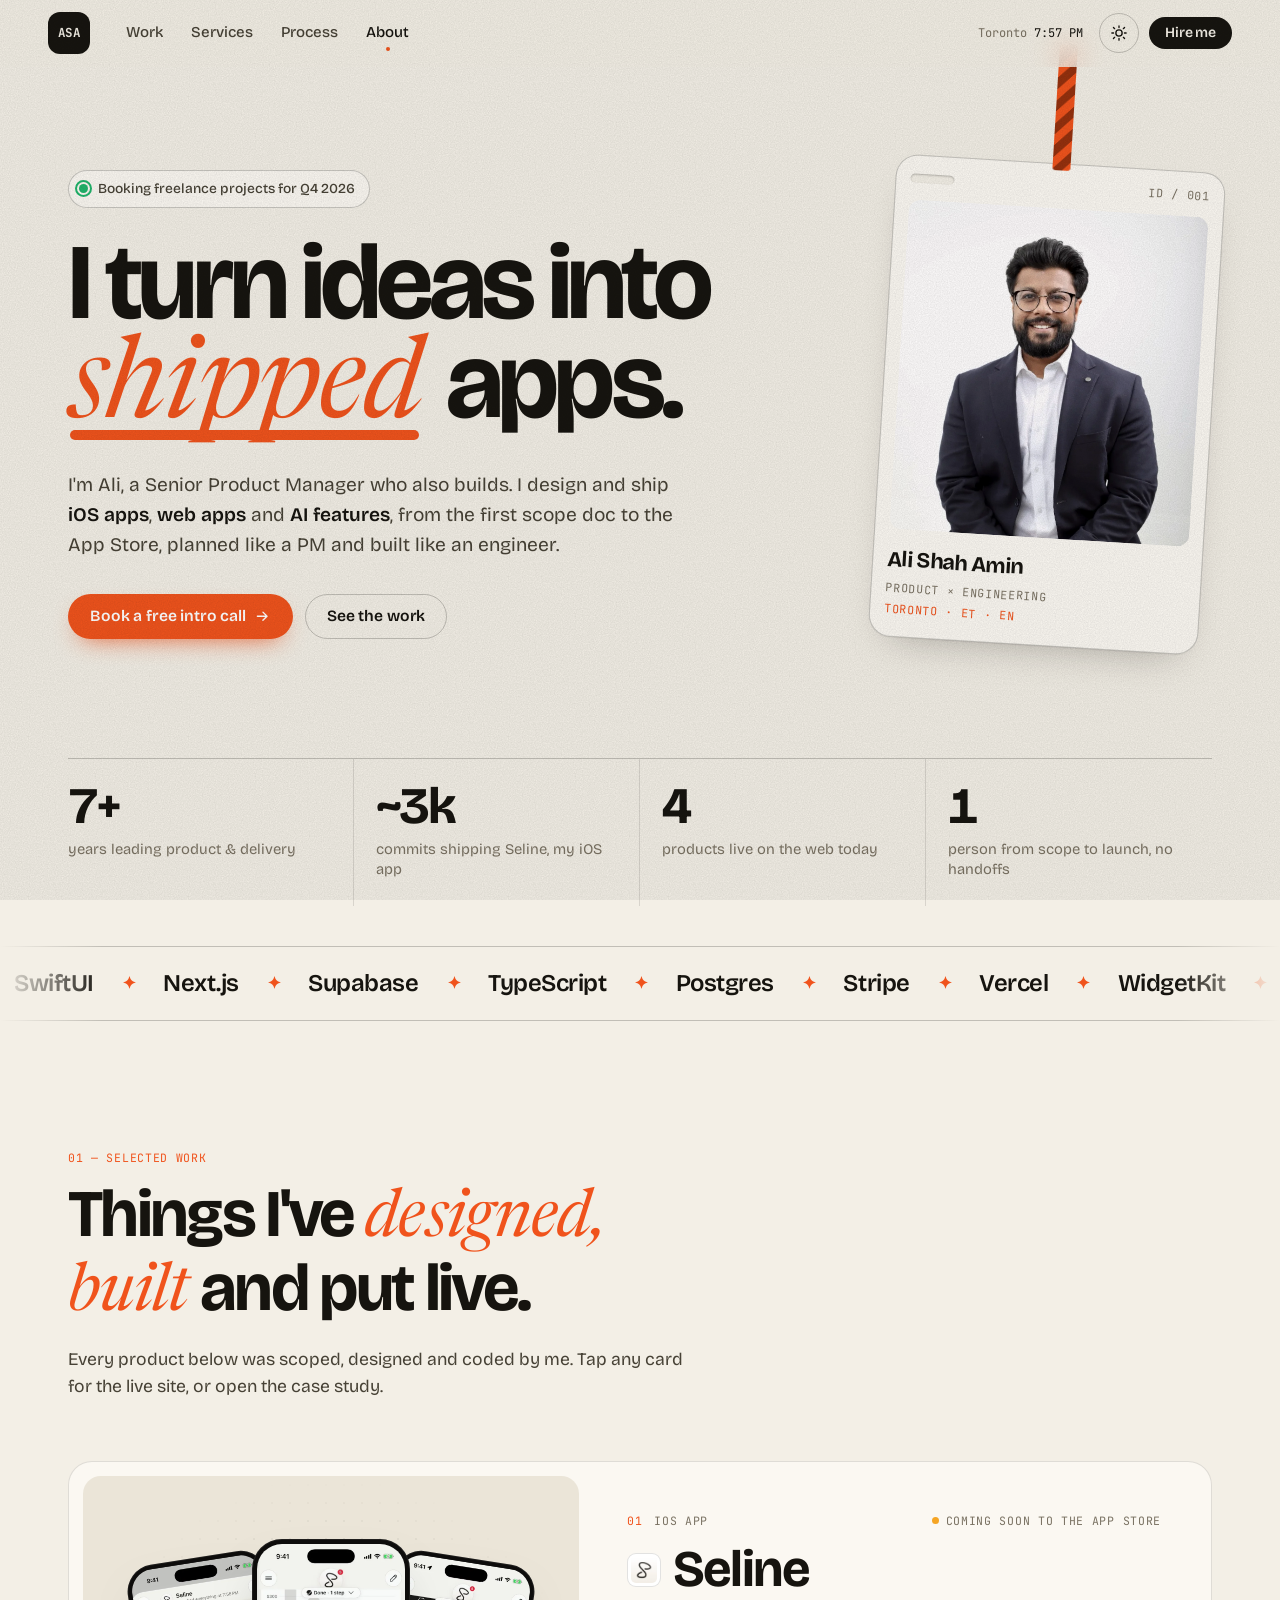
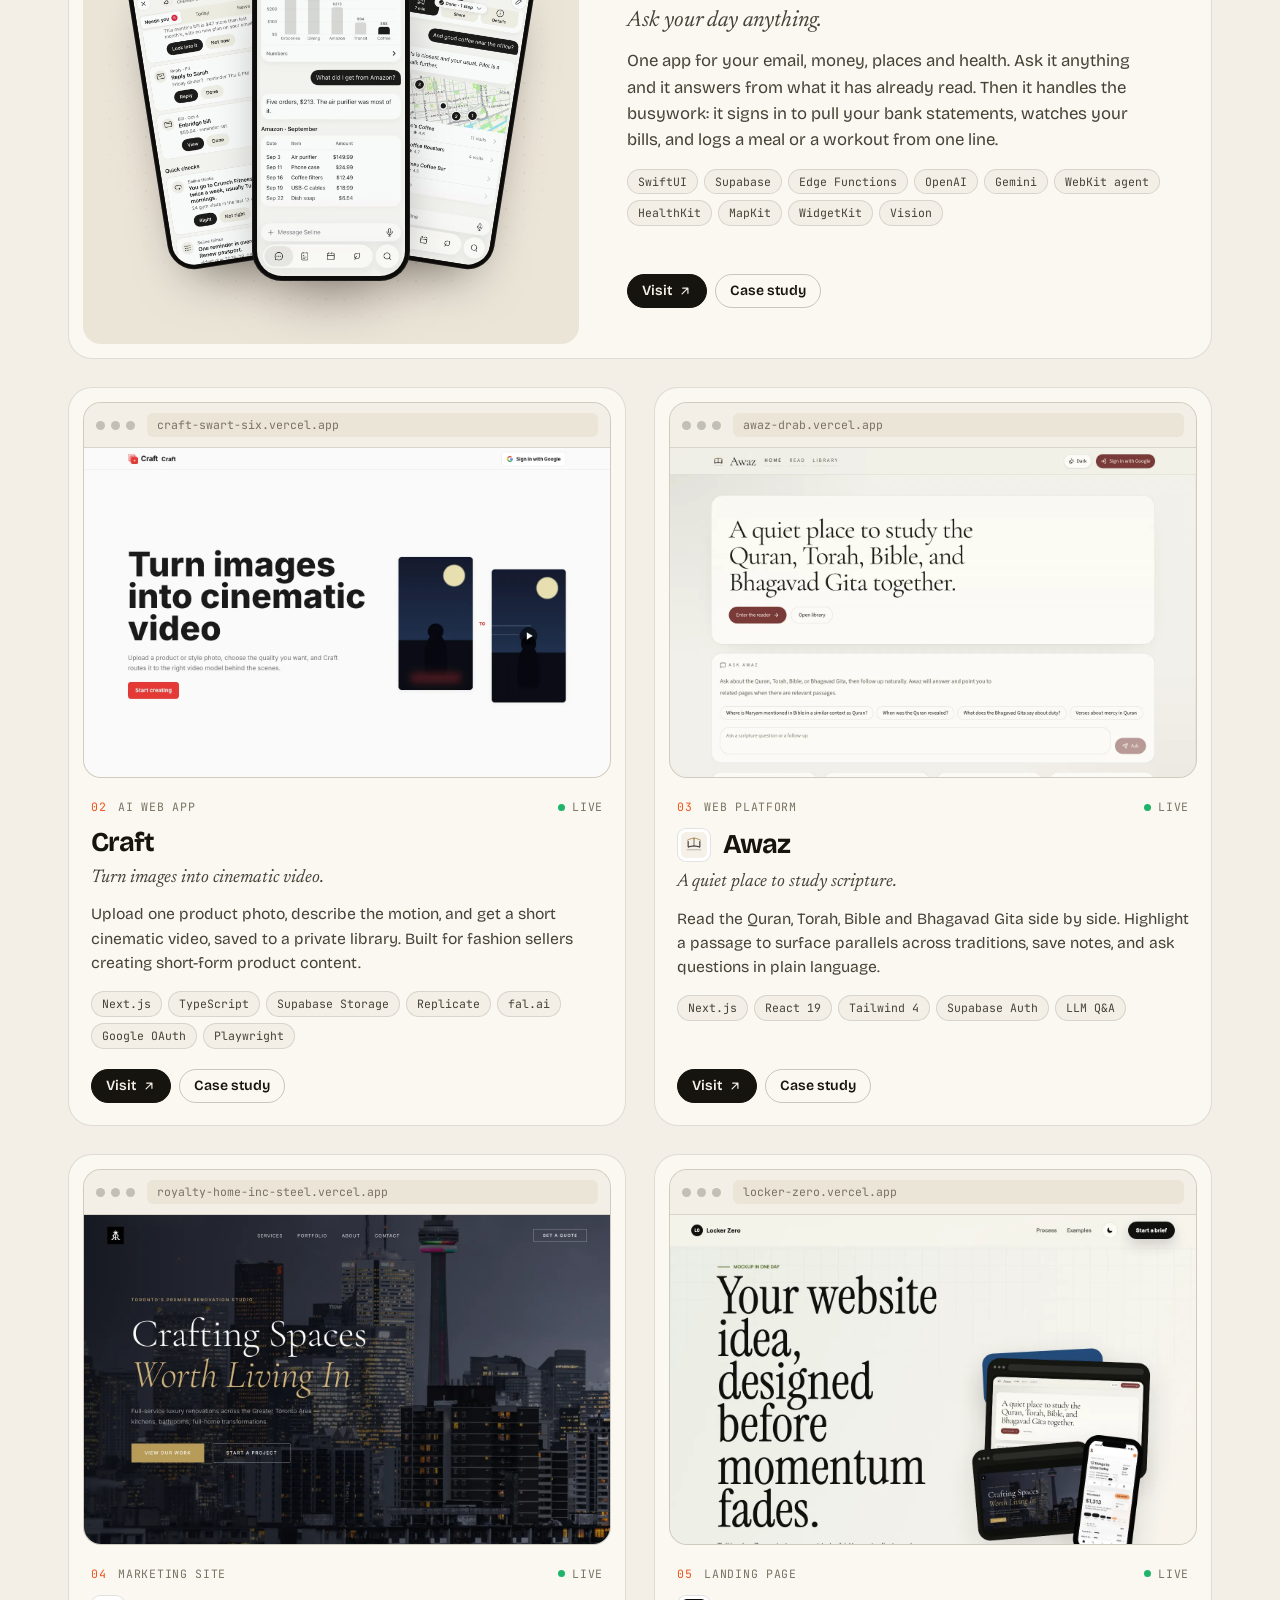
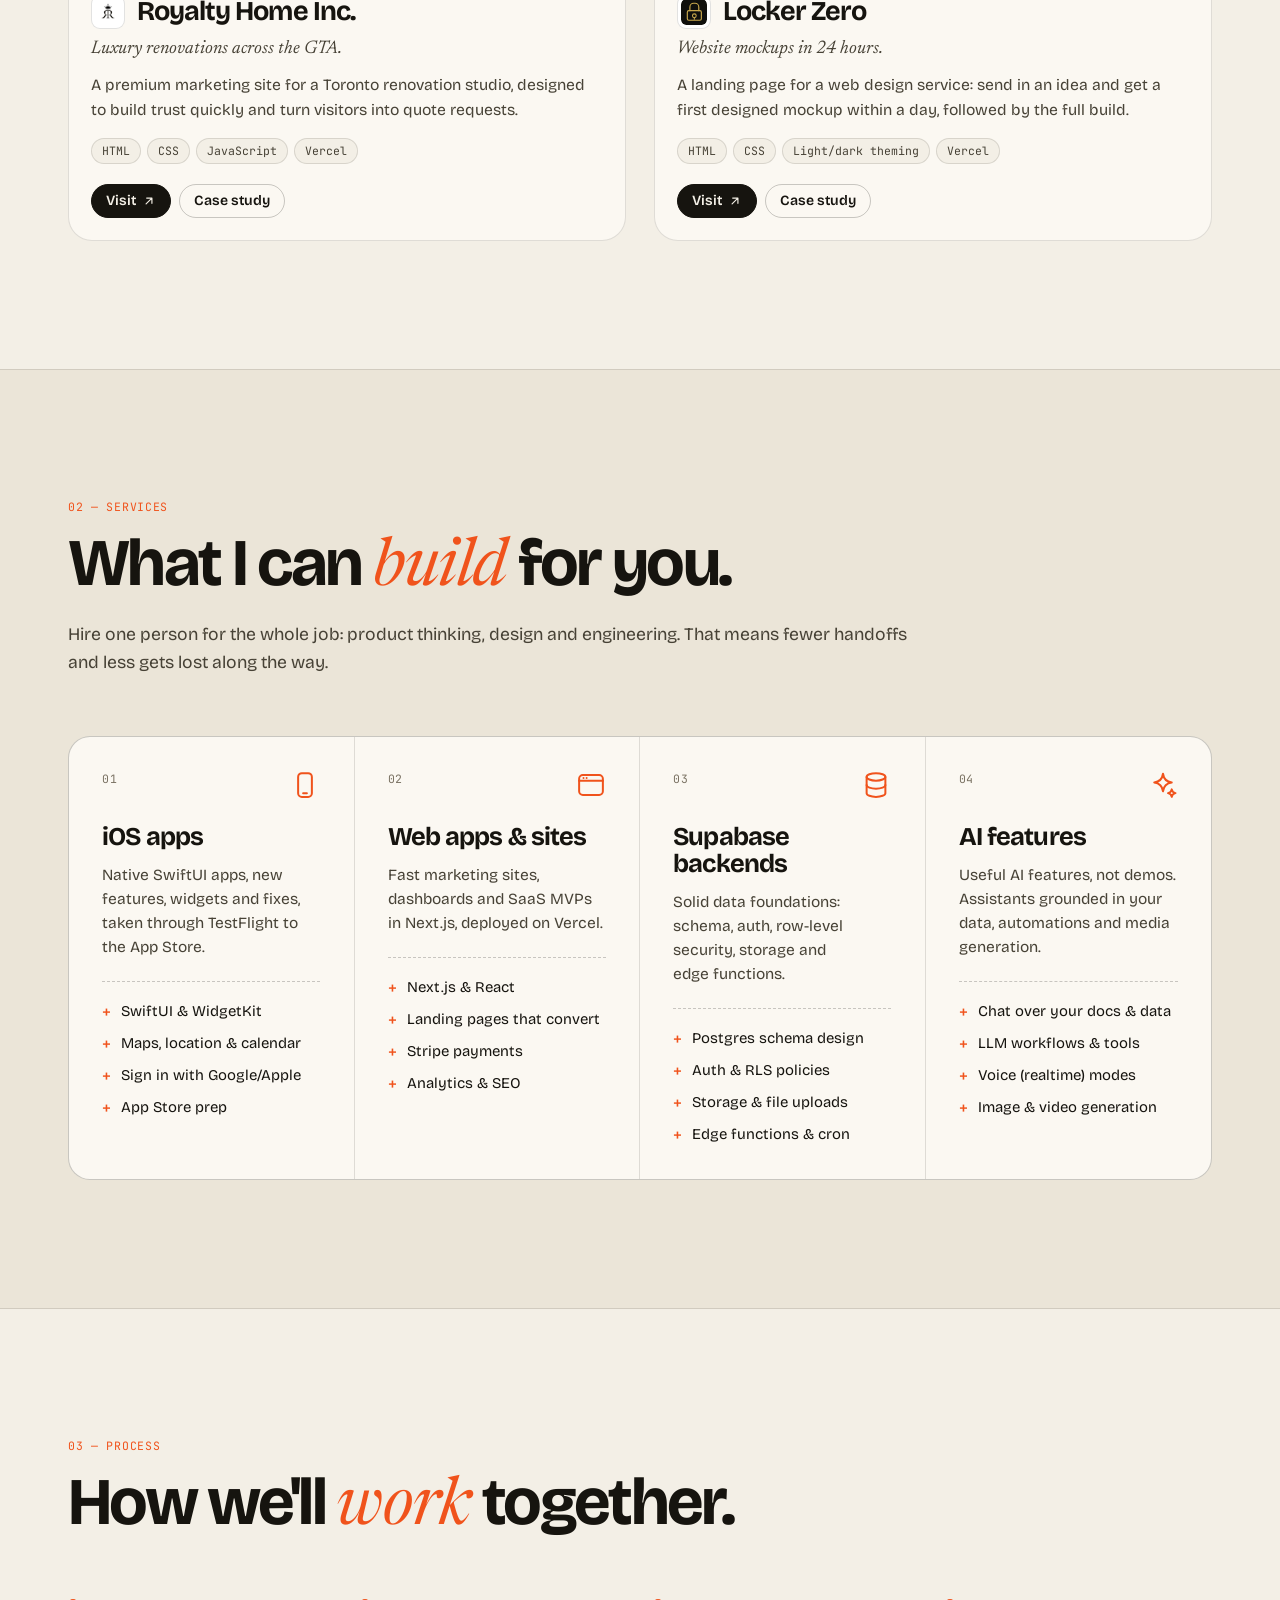
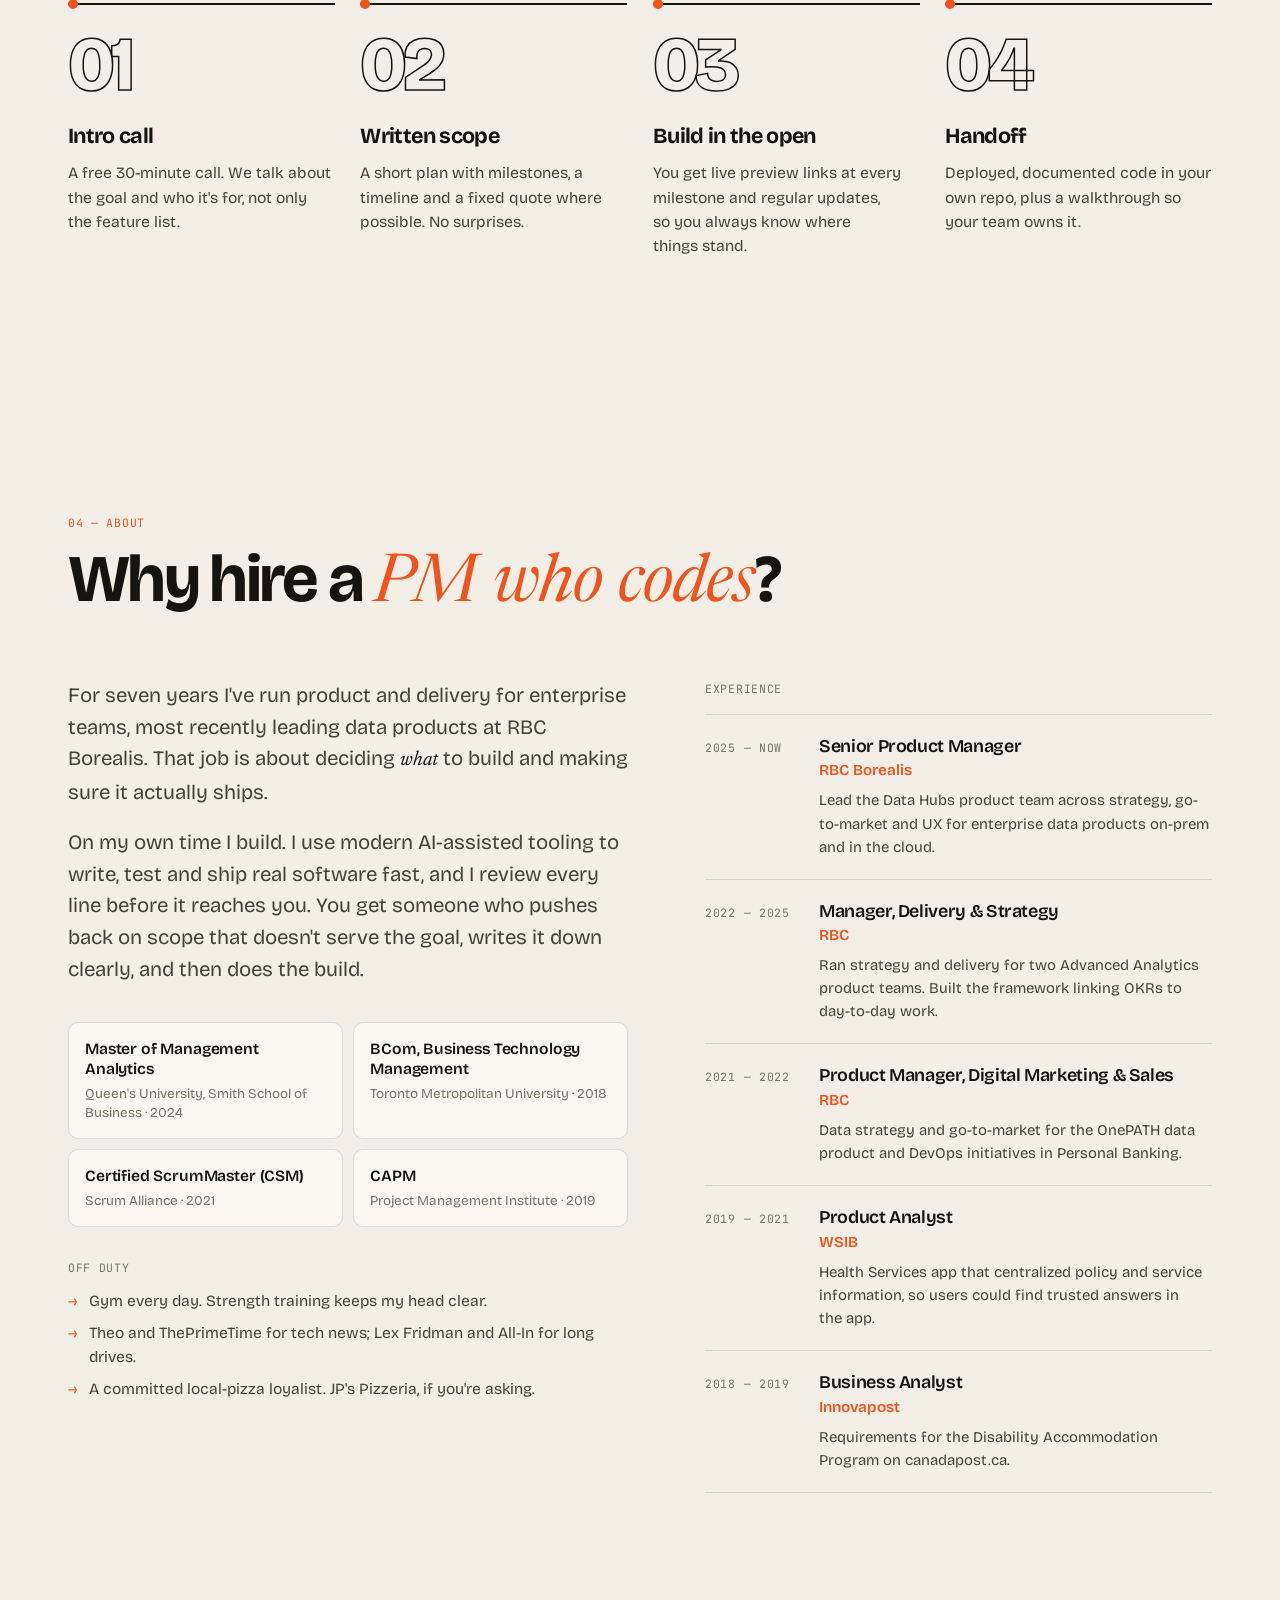
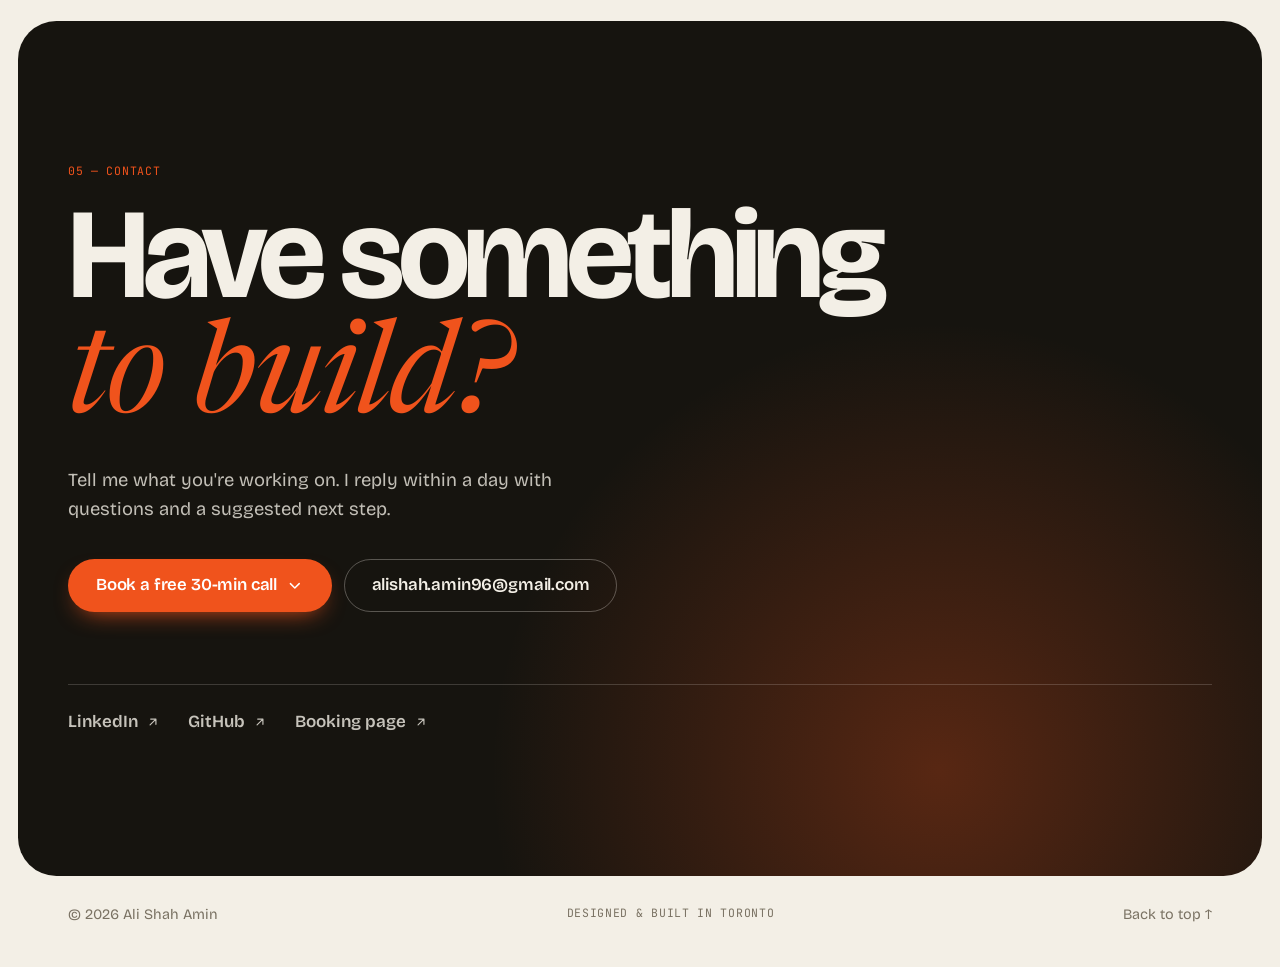
==== commit 8b969187: "Update Seline card to the new app UI and positioning - New tagline and copy from the redesigned Seli" ====
--- a/index.html
+++ b/index.html
@@ -32,9 +32,9 @@
   <link rel="preconnect" href="https://fonts.gstatic.com" crossorigin />
   <link href="https://fonts.googleapis.com/css2?family=Bricolage+Grotesque:opsz,wght@12..96,300..800&family=JetBrains+Mono:wght@400;500&family=Newsreader:ital,opsz,wght@1,6..72,400;1,6..72,500&display=swap" rel="stylesheet" />
   <link rel="preload" as="image" href="assets/img/profile.webp" />
-  <link rel="stylesheet" href="styles.css?v=20260927b" />
-  <script src="content.js?v=20260927b" defer></script>
-  <script src="app.js?v=20260927b" defer></script>
+  <link rel="stylesheet" href="styles.css?v=20260928" />
+  <script src="content.js?v=20260928" defer></script>
+  <script src="app.js?v=20260928" defer></script>
   <script defer src="https://cdn.vercel-insights.com/v1/script.js"></script>
 
   <script type="application/ld+json">
--- a/styles.css
+++ b/styles.css
@@ -609,10 +609,12 @@
 .project-body { padding: 20px 8px 8px; display: flex; flex-direction: column; flex: 1; }
 .project-meta {
   display: flex;
-  align-items: center;
-  gap: 12px;
+  flex-wrap: wrap;
+  align-items: center;
+  gap: 6px 12px;
   color: var(--muted);
 }
+.project-meta > span { white-space: nowrap; }
 .project-num { color: var(--accent); }
 .status {
   margin-left: auto;
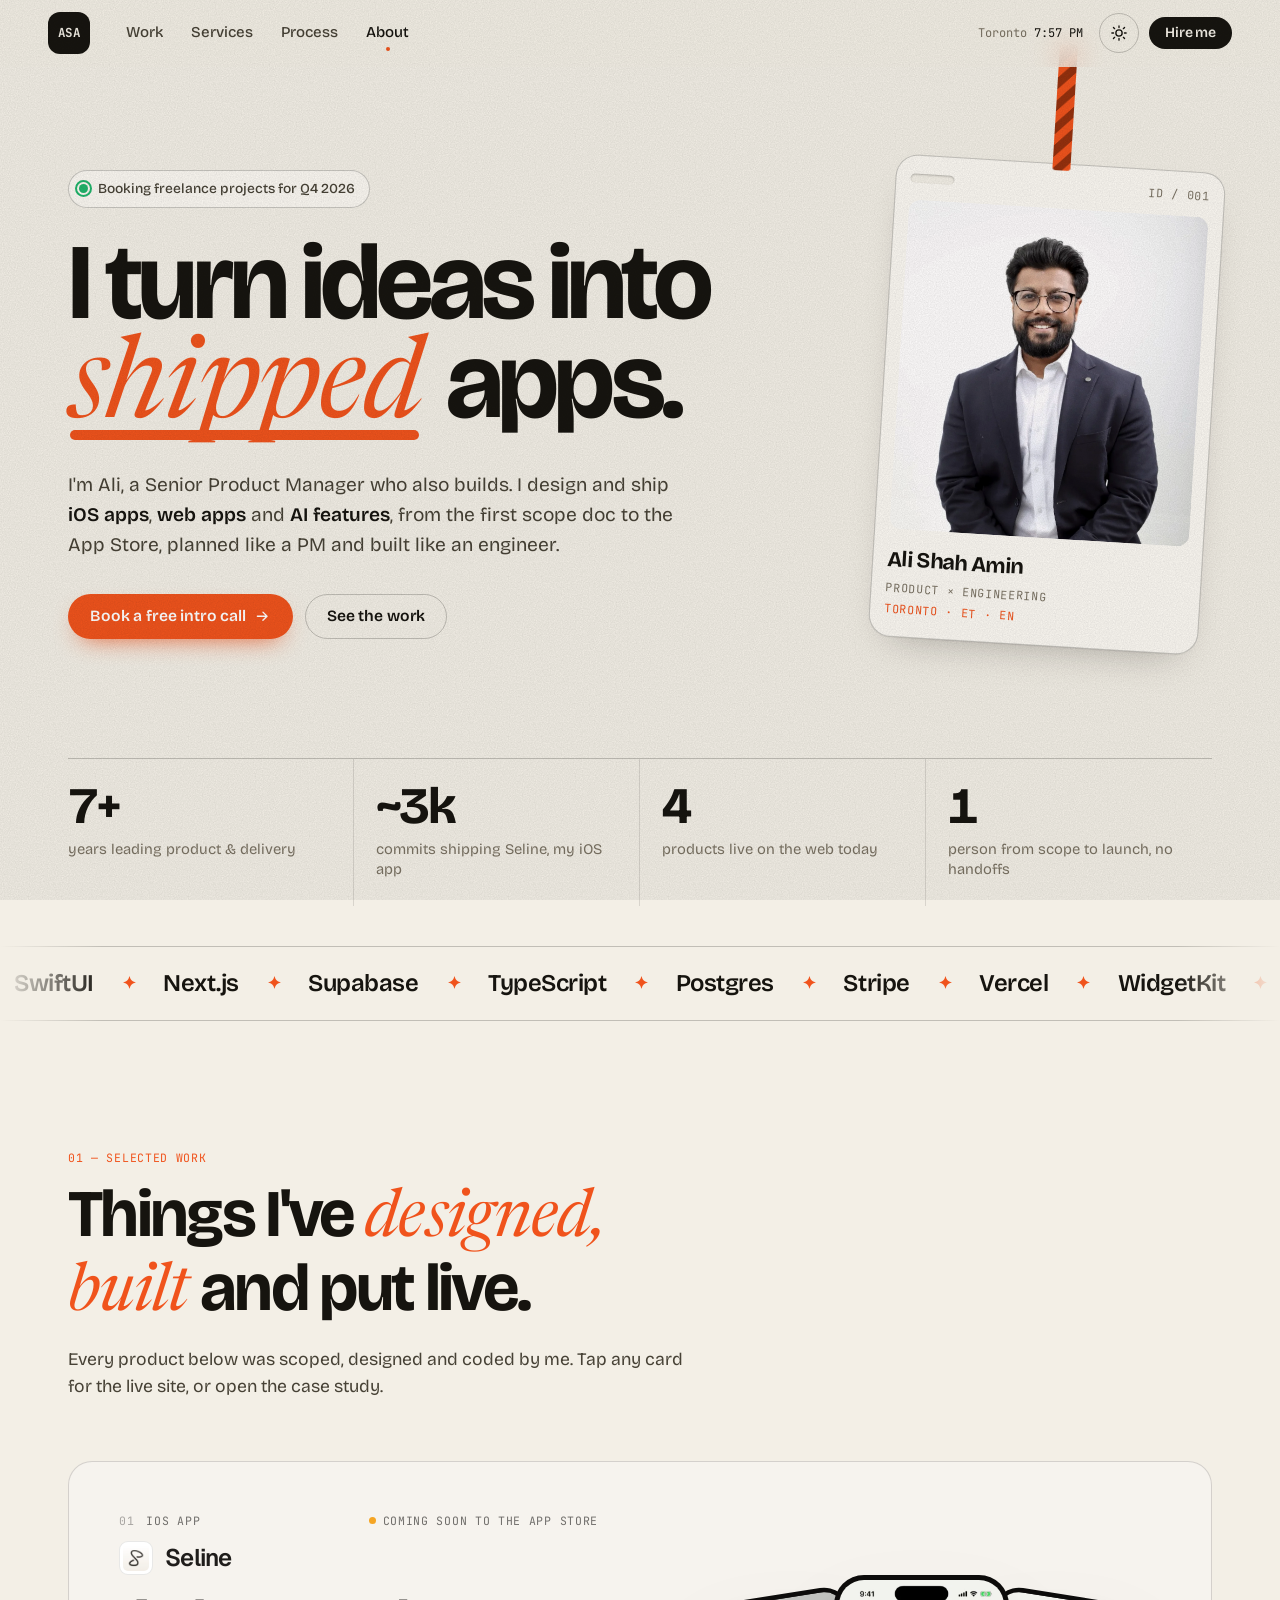
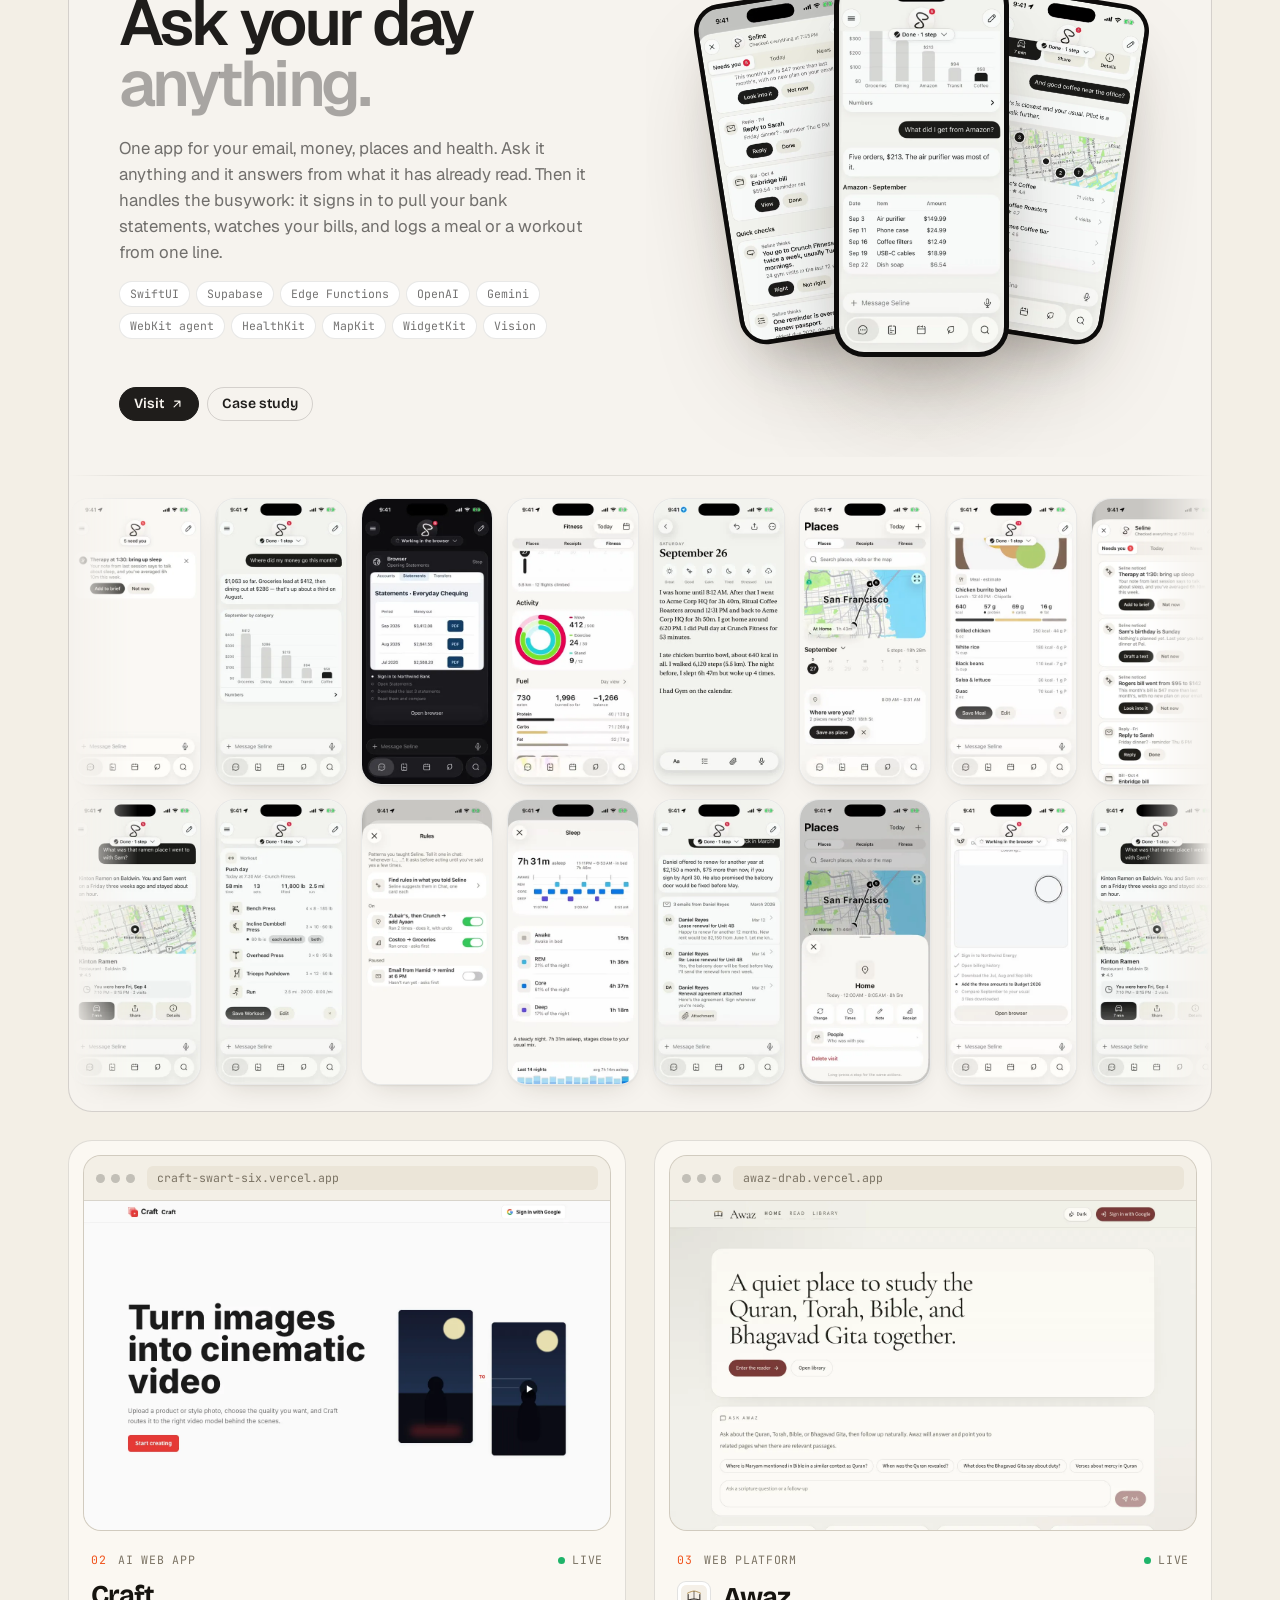
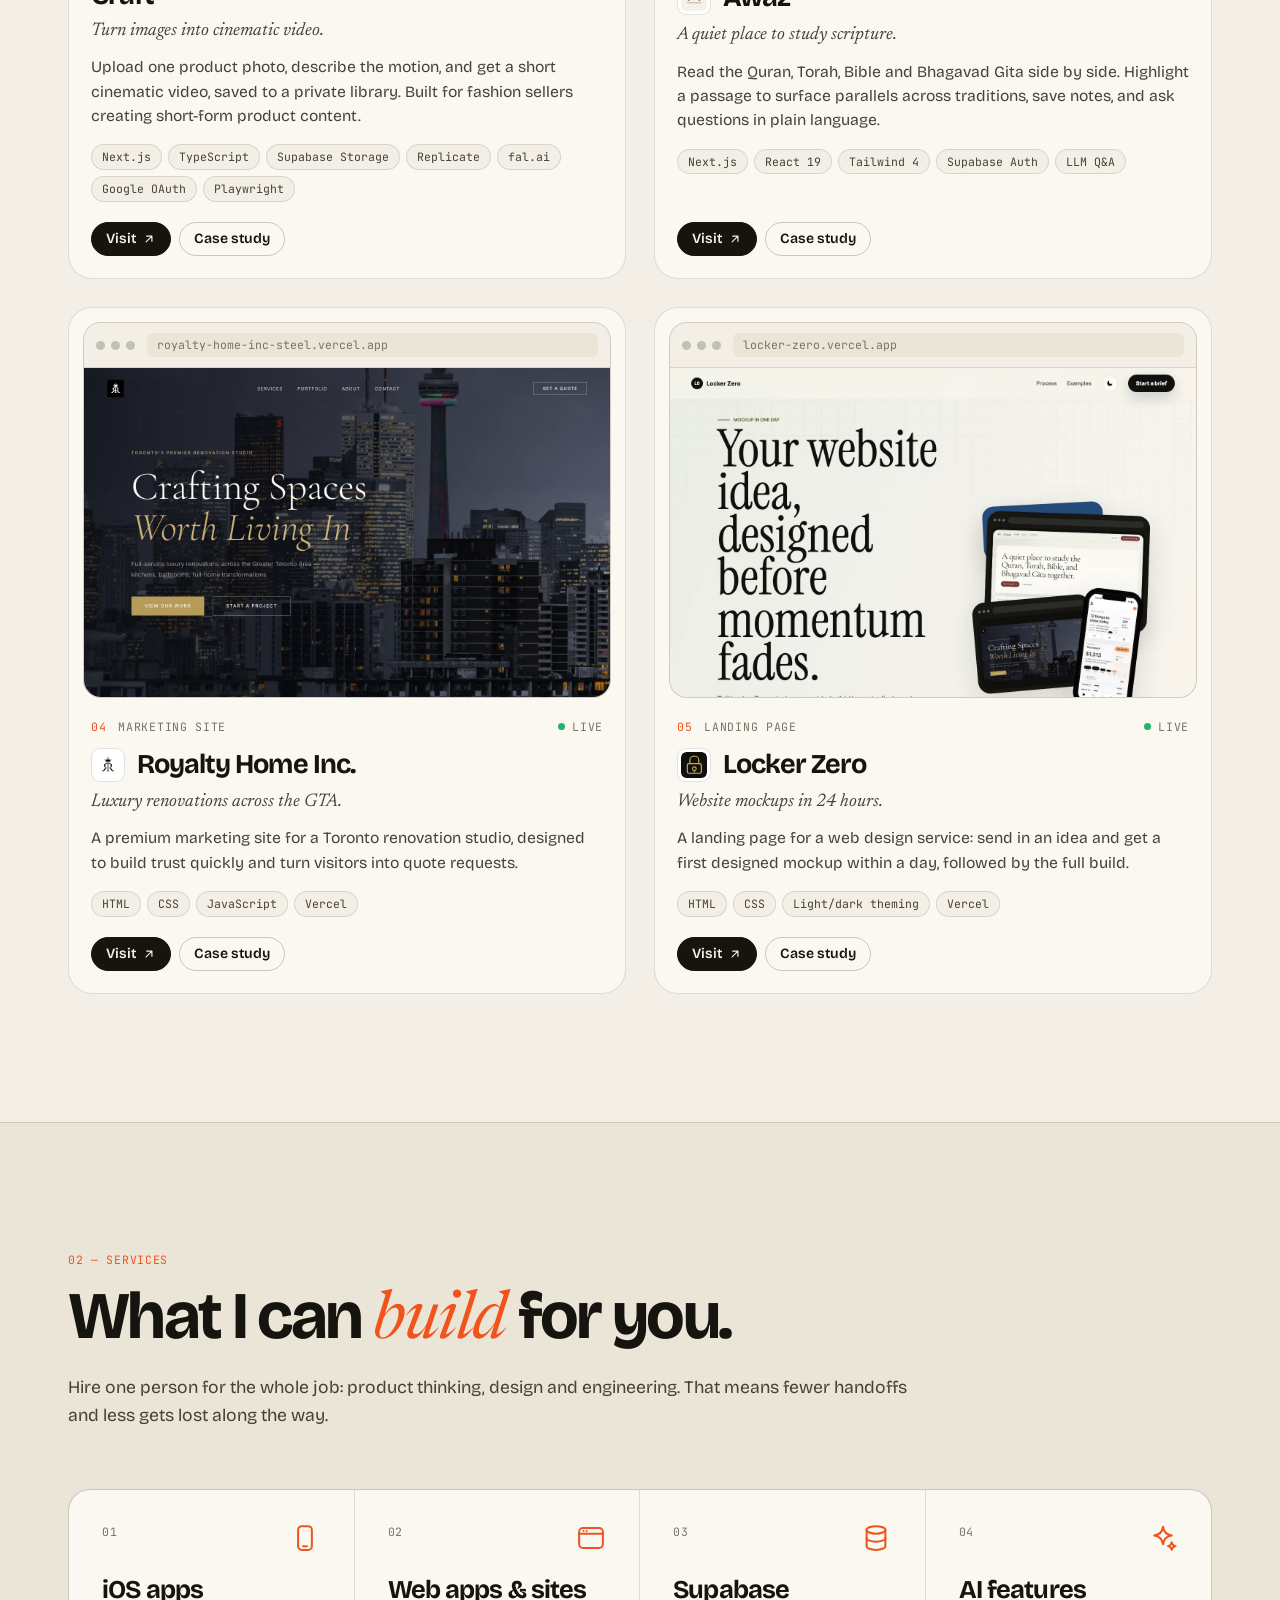
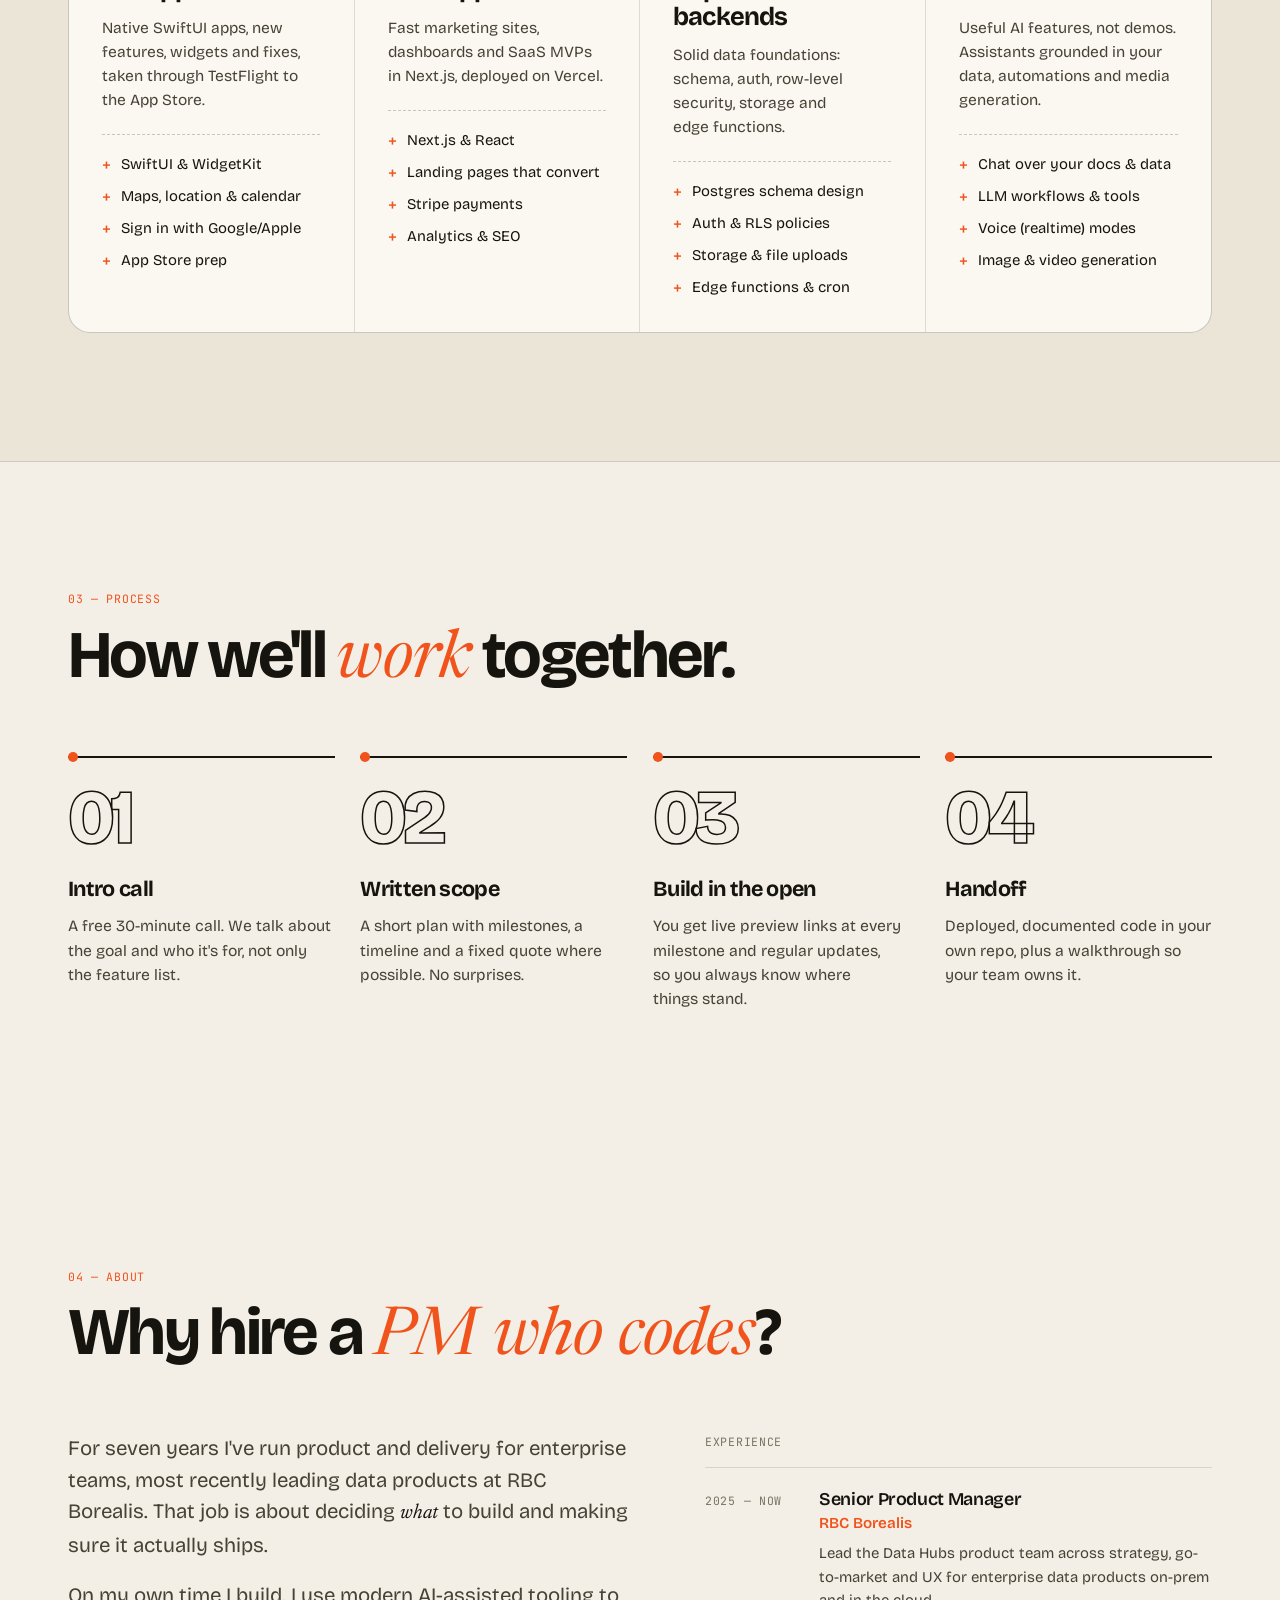
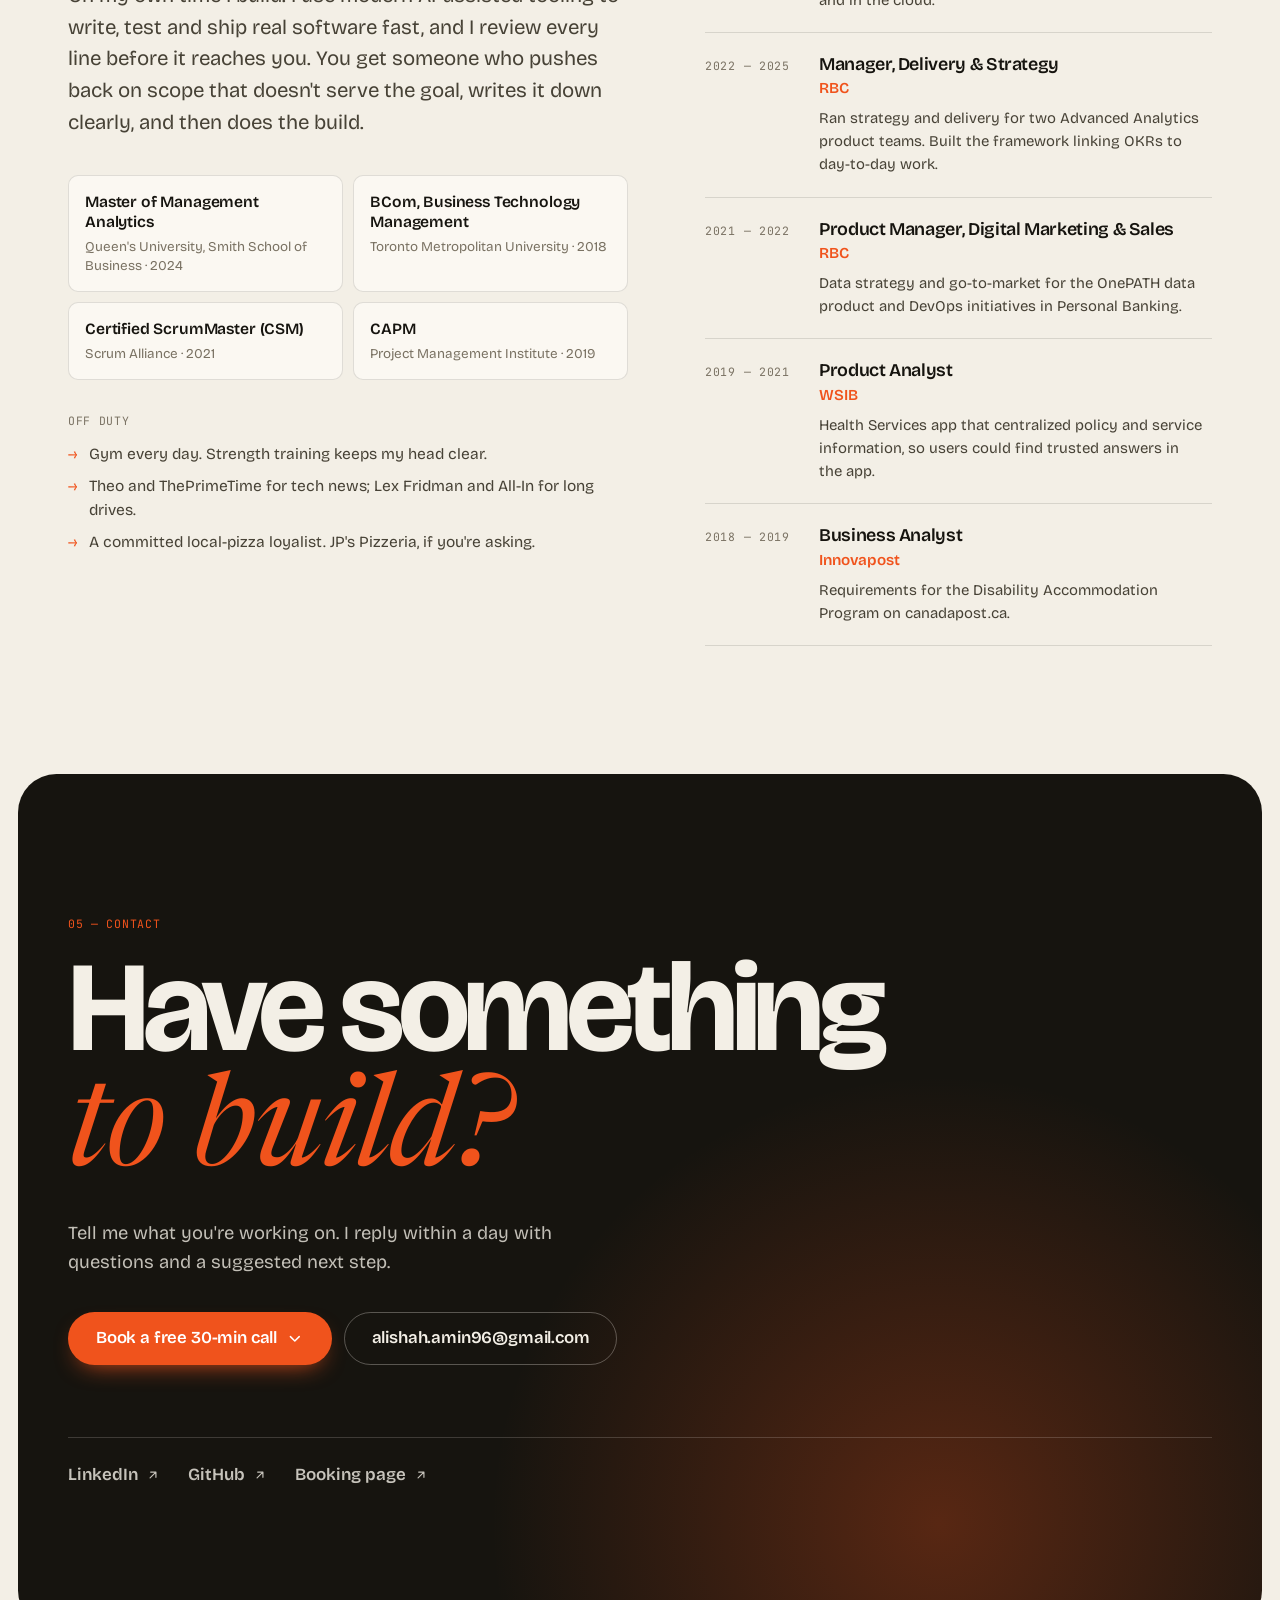
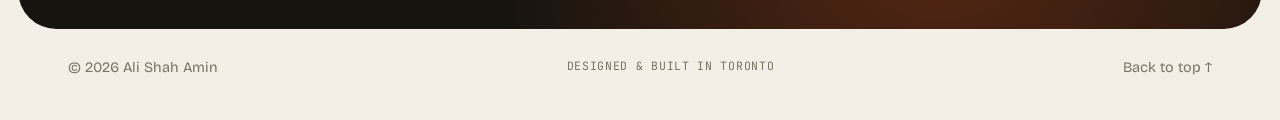
==== commit 6cfc8895: "Restyle the Seline card after the new Seline website - Card adopts Seline's own palette (light and d" ====
--- a/index.html
+++ b/index.html
@@ -30,11 +30,11 @@
 
   <link rel="preconnect" href="https://fonts.googleapis.com" />
   <link rel="preconnect" href="https://fonts.gstatic.com" crossorigin />
-  <link href="https://fonts.googleapis.com/css2?family=Bricolage+Grotesque:opsz,wght@12..96,300..800&family=JetBrains+Mono:wght@400;500&family=Newsreader:ital,opsz,wght@1,6..72,400;1,6..72,500&display=swap" rel="stylesheet" />
+  <link href="https://fonts.googleapis.com/css2?family=Bricolage+Grotesque:opsz,wght@12..96,300..800&family=Geist:wght@400;500;600;700&family=JetBrains+Mono:wght@400;500&family=Newsreader:ital,opsz,wght@1,6..72,400;1,6..72,500&display=swap" rel="stylesheet" />
   <link rel="preload" as="image" href="assets/img/profile.webp" />
-  <link rel="stylesheet" href="styles.css?v=20260928" />
-  <script src="content.js?v=20260928" defer></script>
-  <script src="app.js?v=20260928" defer></script>
+  <link rel="stylesheet" href="styles.css?v=20260928b" />
+  <script src="content.js?v=20260928b" defer></script>
+  <script src="app.js?v=20260928b" defer></script>
   <script defer src="https://cdn.vercel-insights.com/v1/script.js"></script>
 
   <script type="application/ld+json">
--- a/styles.css
+++ b/styles.css
@@ -735,6 +735,114 @@
 .project--featured:hover .phone:nth-child(2) { transform: translateY(-8px); }
 .project--featured:hover .phone:nth-child(3) { transform: translateX(-8%) rotate(12deg) scale(0.92); }
 
+/* Seline: styled like its own website (Seline's palette, Geist, live footage, screen wall) */
+.project--seline {
+  --s-paper: #f6f3ee;
+  --s-paper-2: #eee9e1;
+  --s-card: #ffffff;
+  --s-ink: #1f1d1b;
+  --s-ink-2: rgba(31, 29, 27, 0.62);
+  --s-ink-3: rgba(31, 29, 27, 0.36);
+  --s-line: rgba(31, 29, 27, 0.1);
+  --s-line-2: rgba(31, 29, 27, 0.16);
+  --s-shadow: 0 1px 2px rgba(40, 30, 20, 0.06), 0 10px 28px -14px rgba(40, 30, 20, 0.22);
+  grid-template-columns: minmax(0, 1fr) minmax(0, 1fr);
+  overflow: hidden;
+  background: var(--s-paper);
+  border-color: var(--s-line-2);
+  color: var(--s-ink);
+  font-family: "Geist", var(--font-display);
+}
+:root[data-theme="dark"] .project--seline {
+  --s-paper: #0d0d10;
+  --s-paper-2: #131317;
+  --s-card: #19191e;
+  --s-ink: #f3f0ea;
+  --s-ink-2: rgba(243, 240, 234, 0.64);
+  --s-ink-3: rgba(243, 240, 234, 0.36);
+  --s-line: rgba(243, 240, 234, 0.09);
+  --s-line-2: rgba(243, 240, 234, 0.15);
+  --s-shadow: 0 1px 2px rgba(0, 0, 0, 0.4), 0 10px 28px -14px rgba(0, 0, 0, 0.6);
+}
+@media (prefers-color-scheme: dark) {
+  :root:not([data-theme="light"]) .project--seline {
+    --s-paper: #0d0d10;
+    --s-paper-2: #131317;
+    --s-card: #19191e;
+    --s-ink: #f3f0ea;
+    --s-ink-2: rgba(243, 240, 234, 0.64);
+    --s-ink-3: rgba(243, 240, 234, 0.36);
+    --s-line: rgba(243, 240, 234, 0.09);
+    --s-line-2: rgba(243, 240, 234, 0.15);
+    --s-shadow: 0 1px 2px rgba(0, 0, 0, 0.4), 0 10px 28px -14px rgba(0, 0, 0, 0.6);
+  }
+}
+.project--seline .project-body { order: 1; }
+.project--seline .project-media { order: 2; }
+.project--seline .phones {
+  min-height: 500px;
+  background: radial-gradient(55% 55% at 50% 58%, var(--s-paper-2), transparent 72%);
+}
+.project--seline .phones::before { display: none; }
+.project--seline .phone { box-shadow: 0 60px 120px -40px rgba(40, 30, 20, 0.4), 0 30px 60px -30px rgba(40, 30, 20, 0.28); }
+.phone-video {
+  display: block;
+  width: 100%;
+  height: 100%;
+  object-fit: cover;
+  border-radius: 25px;
+  background: #fff;
+}
+.project--seline .project-meta { color: var(--s-ink-2); }
+.project--seline .project-num { color: var(--s-ink-3); }
+.project--seline .project-icon { background: var(--s-card); border-color: var(--s-line); }
+.project--featured.project--seline .project-title { font-size: 1.5rem; font-weight: 600; letter-spacing: -0.03em; }
+.project--featured.project--seline .project-tagline {
+  margin-top: 18px;
+  font-family: inherit;
+  font-style: normal;
+  font-weight: 600;
+  font-size: clamp(2.6rem, 5vw, 4.4rem);
+  line-height: 0.95;
+  letter-spacing: -0.055em;
+  color: var(--s-ink);
+}
+.tagline-tail { color: var(--s-ink-3, var(--muted)); }
+.project--featured.project--seline .project-desc { margin-top: 20px; color: var(--s-ink-2); }
+.project--seline .chips li { background: var(--s-card); border-color: var(--s-line); color: var(--s-ink-2); }
+.project--seline .link-btn { border-color: var(--s-line-2); color: var(--s-ink); }
+.project--seline .link-btn:hover,
+.project--seline .link-btn--primary { background: var(--s-ink); border-color: var(--s-ink); color: var(--s-paper); }
+.project--seline .link-btn--primary:hover { background: var(--s-ink); color: var(--s-paper); opacity: 0.85; }
+
+.screen-wall {
+  grid-column: 1 / -1;
+  order: 3;
+  margin: 6px -14px -14px;
+  padding: 22px 0 26px;
+  overflow: hidden;
+  border-top: 1px solid var(--s-line);
+  -webkit-mask-image: linear-gradient(90deg, transparent, #000 6%, #000 94%, transparent);
+  mask-image: linear-gradient(90deg, transparent, #000 6%, #000 94%, transparent);
+}
+.wall-row { display: flex; width: max-content; animation: marquee 90s linear infinite; }
+.wall-row--reverse { margin-top: 14px; animation-direction: reverse; animation-duration: 110s; }
+.screen-wall:hover .wall-row { animation-play-state: paused; }
+.wall-set { display: flex; gap: 14px; padding-right: 14px; }
+.screen-wall img {
+  width: 132px;
+  height: auto;
+  aspect-ratio: 360 / 782;
+  object-fit: cover;
+  border: 1px solid var(--s-line);
+  border-radius: 20px;
+  background: var(--s-card);
+  box-shadow: var(--s-shadow);
+}
+@media (prefers-reduced-motion: reduce) {
+  .wall-row { animation: none; }
+}
+
 /* ---------- Services ---------- */
 
 .services {
@@ -1072,6 +1180,8 @@
   .project--featured { grid-template-columns: 1fr; }
   .project--featured .project-body { padding: 16px 8px 8px; }
   .phones { min-height: 400px; }
+  .project--seline .project-media { order: 0; }
+  .project--seline .phones { min-height: 440px; }
 }
 
 @media (max-width: 860px) {
@@ -1098,7 +1208,11 @@
   .role { grid-template-columns: 1fr; gap: 6px; }
   .phones { min-height: 320px; padding: 28px 0; }
   .phone { width: 34%; border-radius: 22px; padding: 4px; }
-  .phone img { border-radius: 18px; }
+  .phone img, .phone-video { border-radius: 18px; }
+  .project--seline .phones { min-height: 340px; }
+  .screen-wall img { width: 100px; border-radius: 15px; }
+  .wall-set { gap: 10px; padding-right: 10px; }
+  .wall-row--reverse { margin-top: 10px; }
   .case-grid > div { grid-template-columns: 1fr; gap: 6px; }
   .hero-actions .btn, .contact-actions .btn { width: 100%; }
   .contact-actions .btn-ghost { font-size: 0.92rem; }
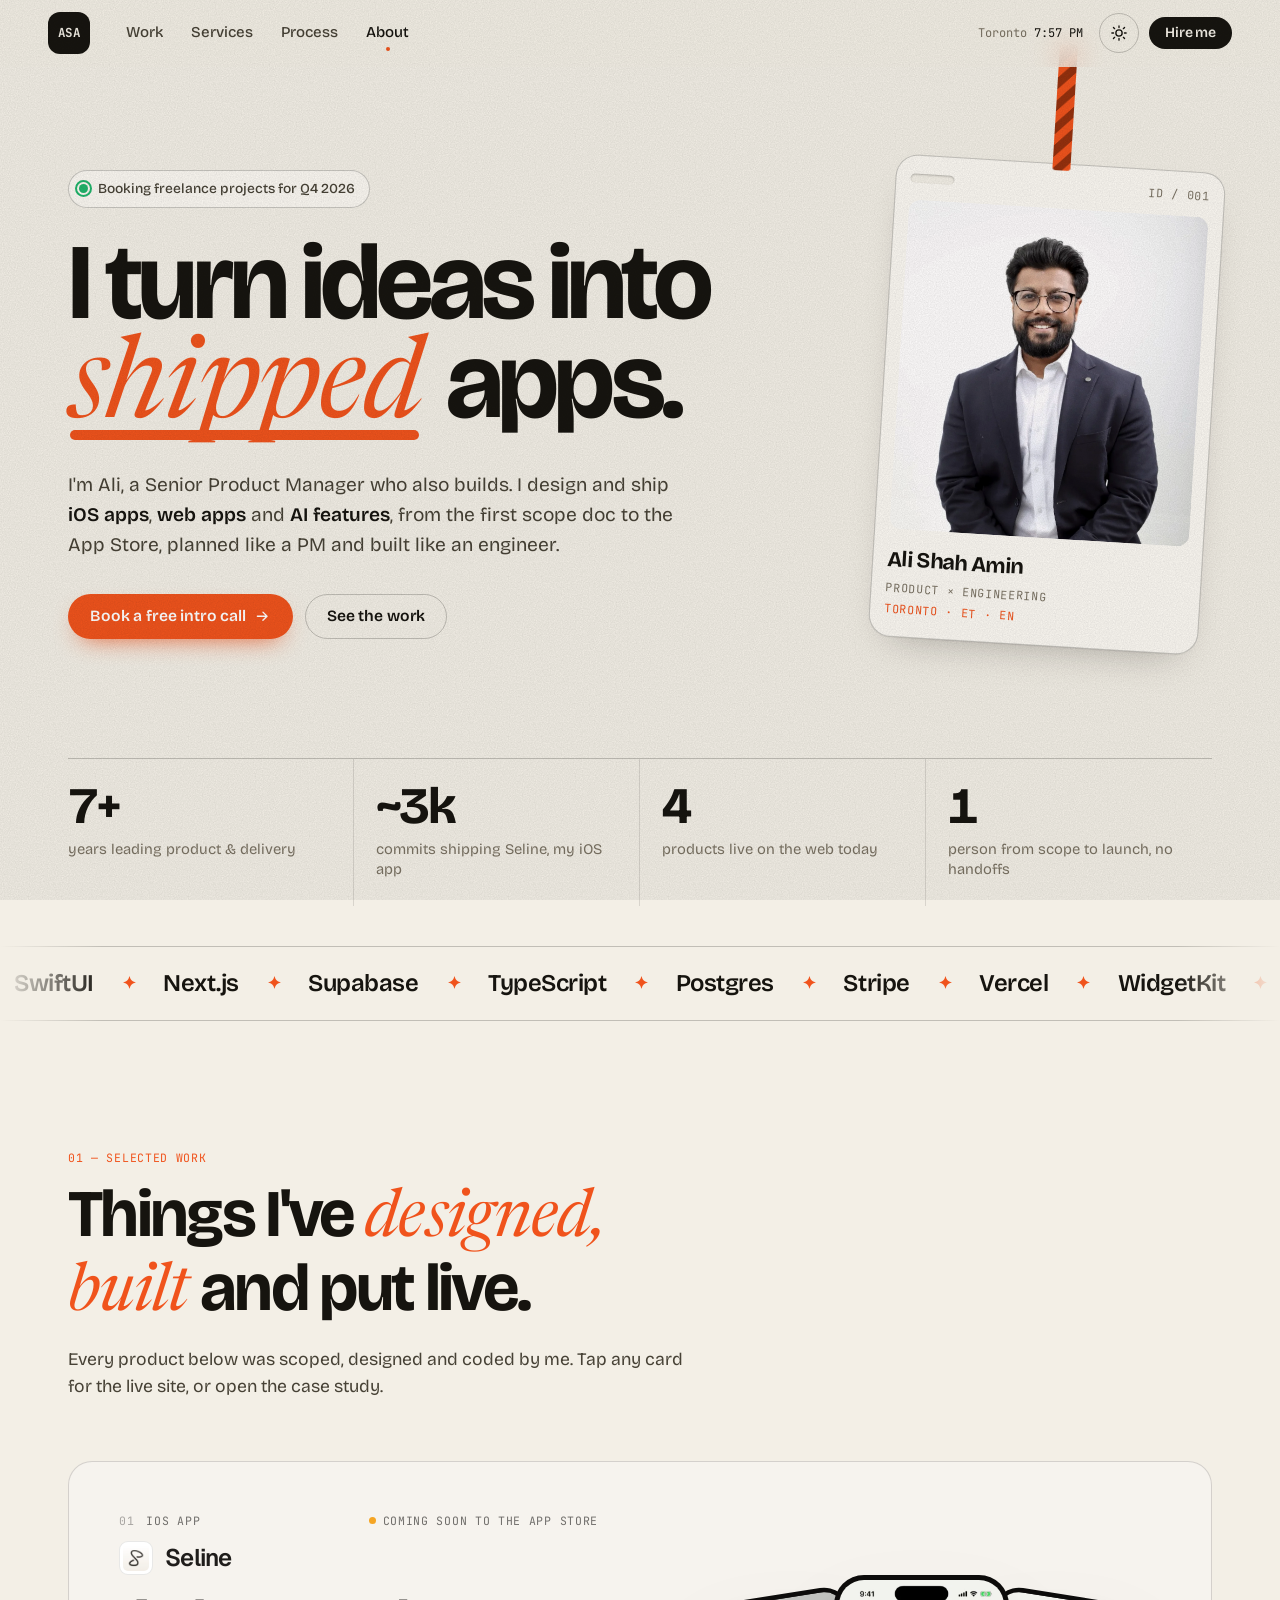
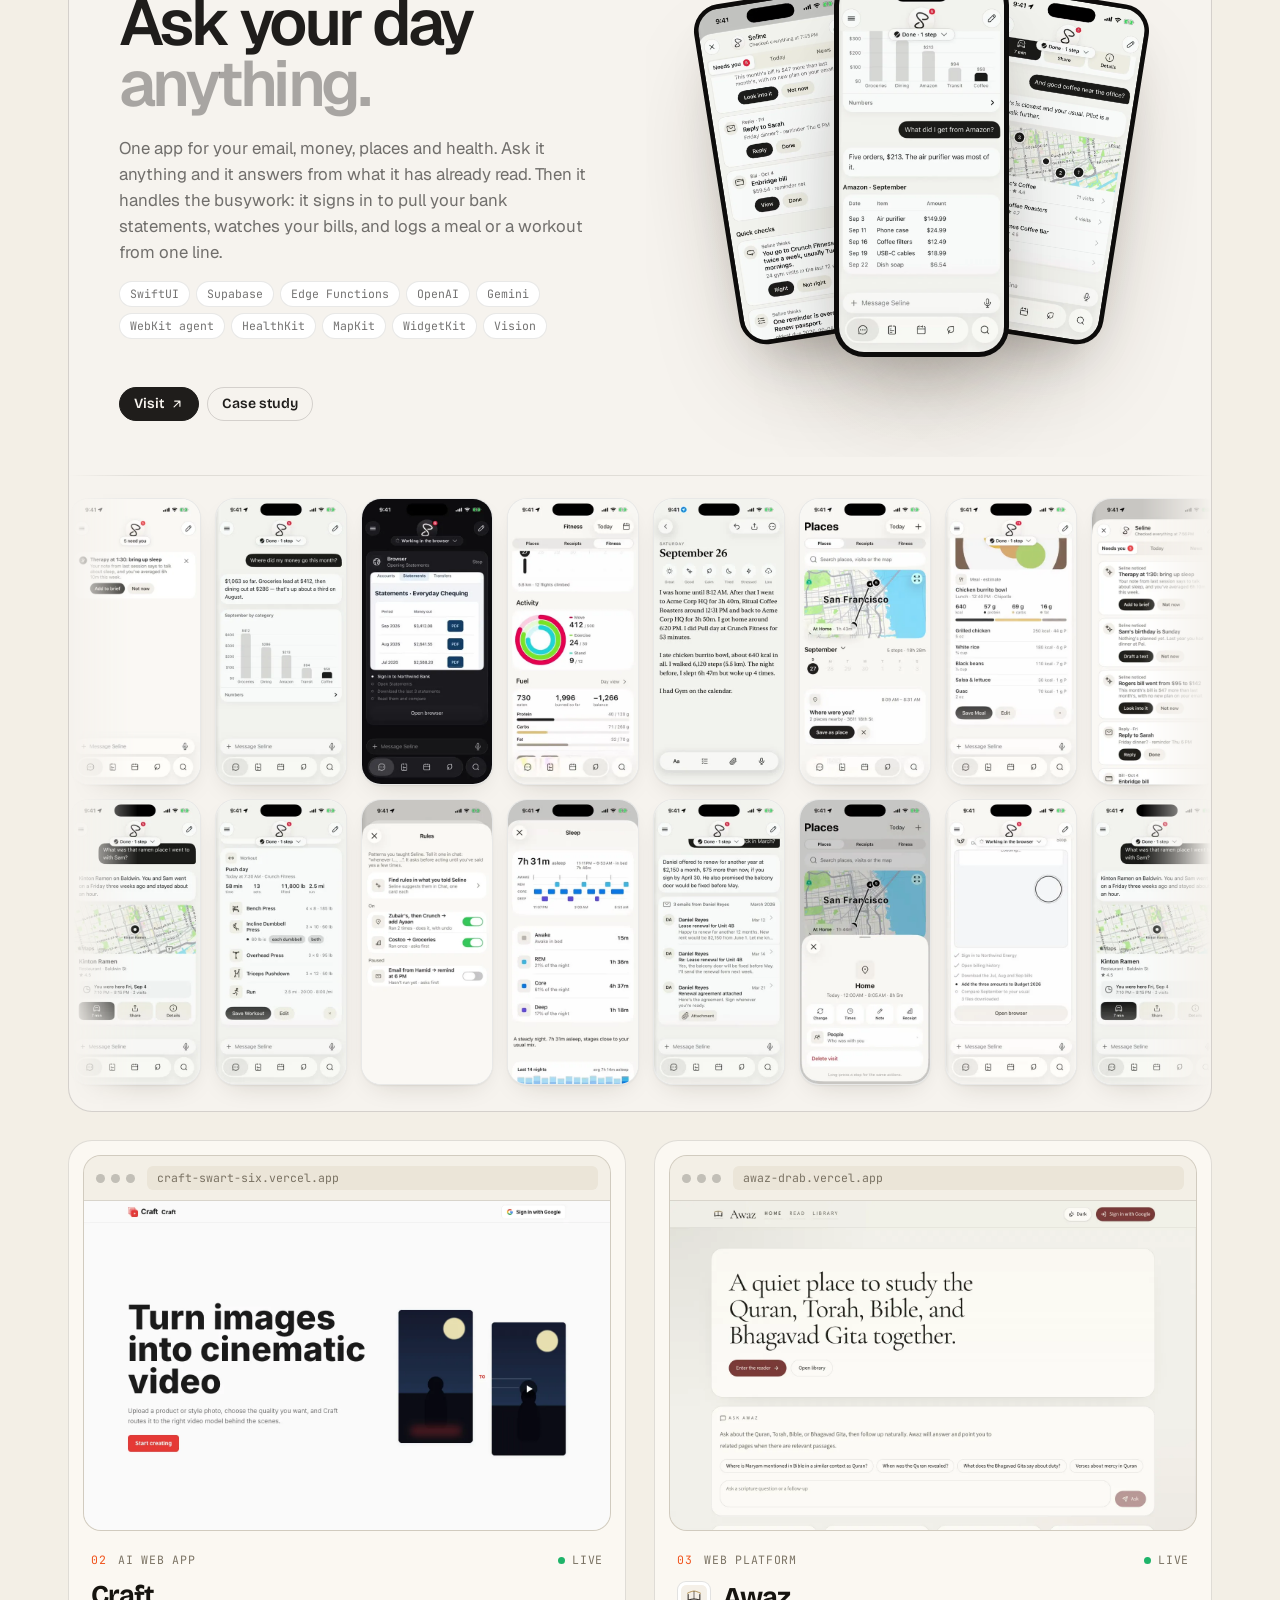
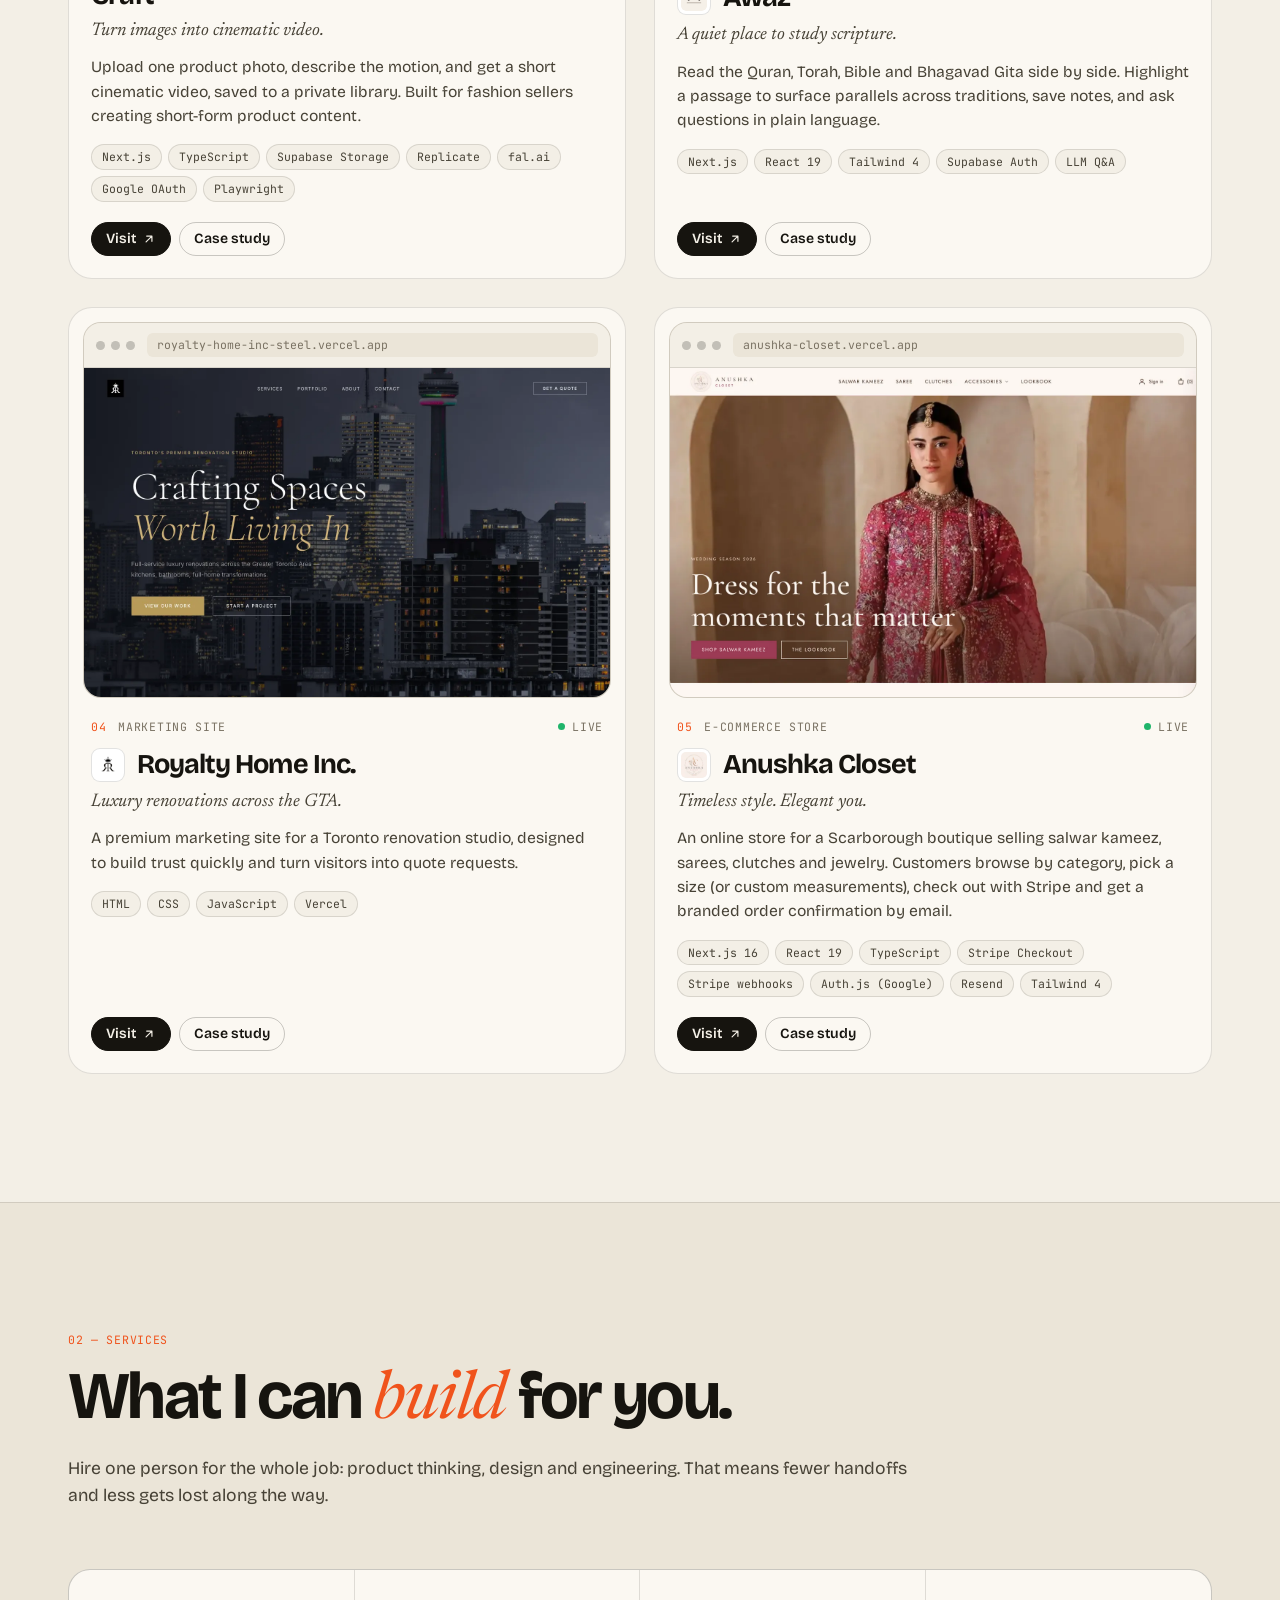
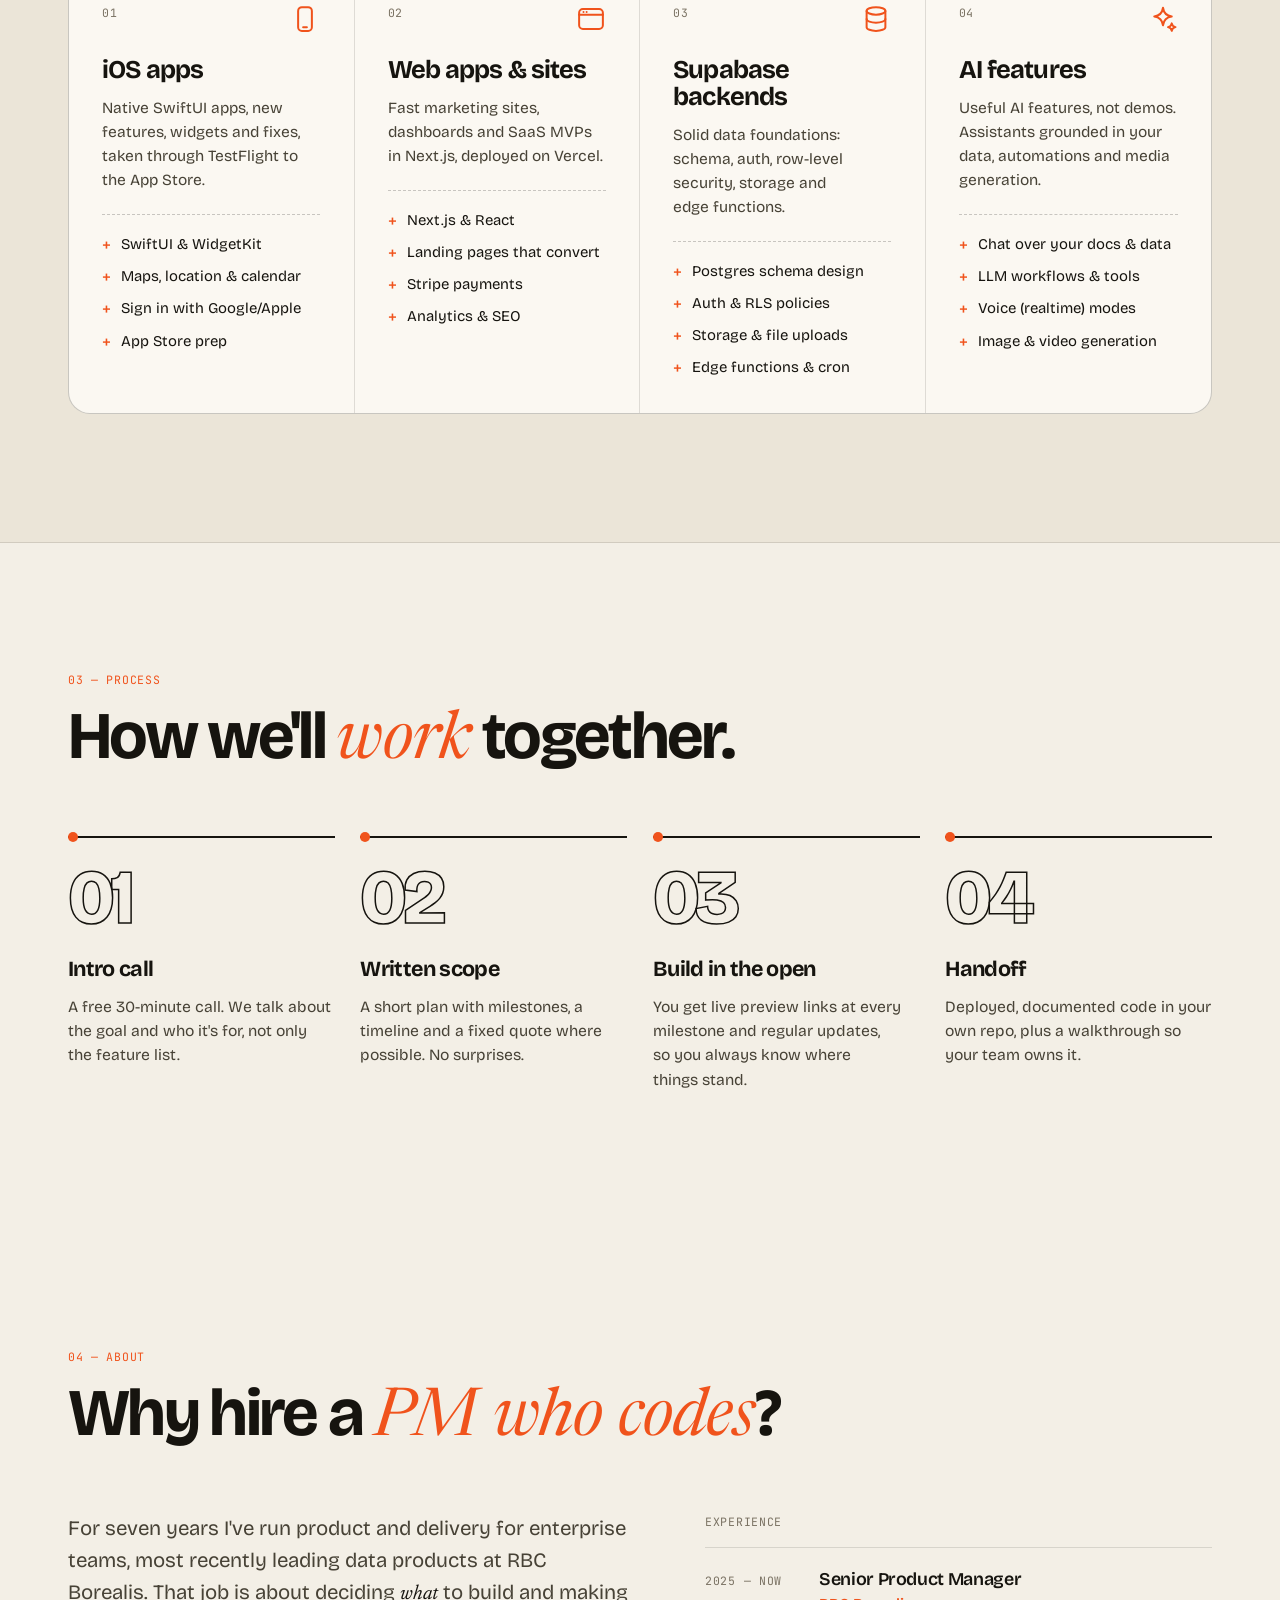
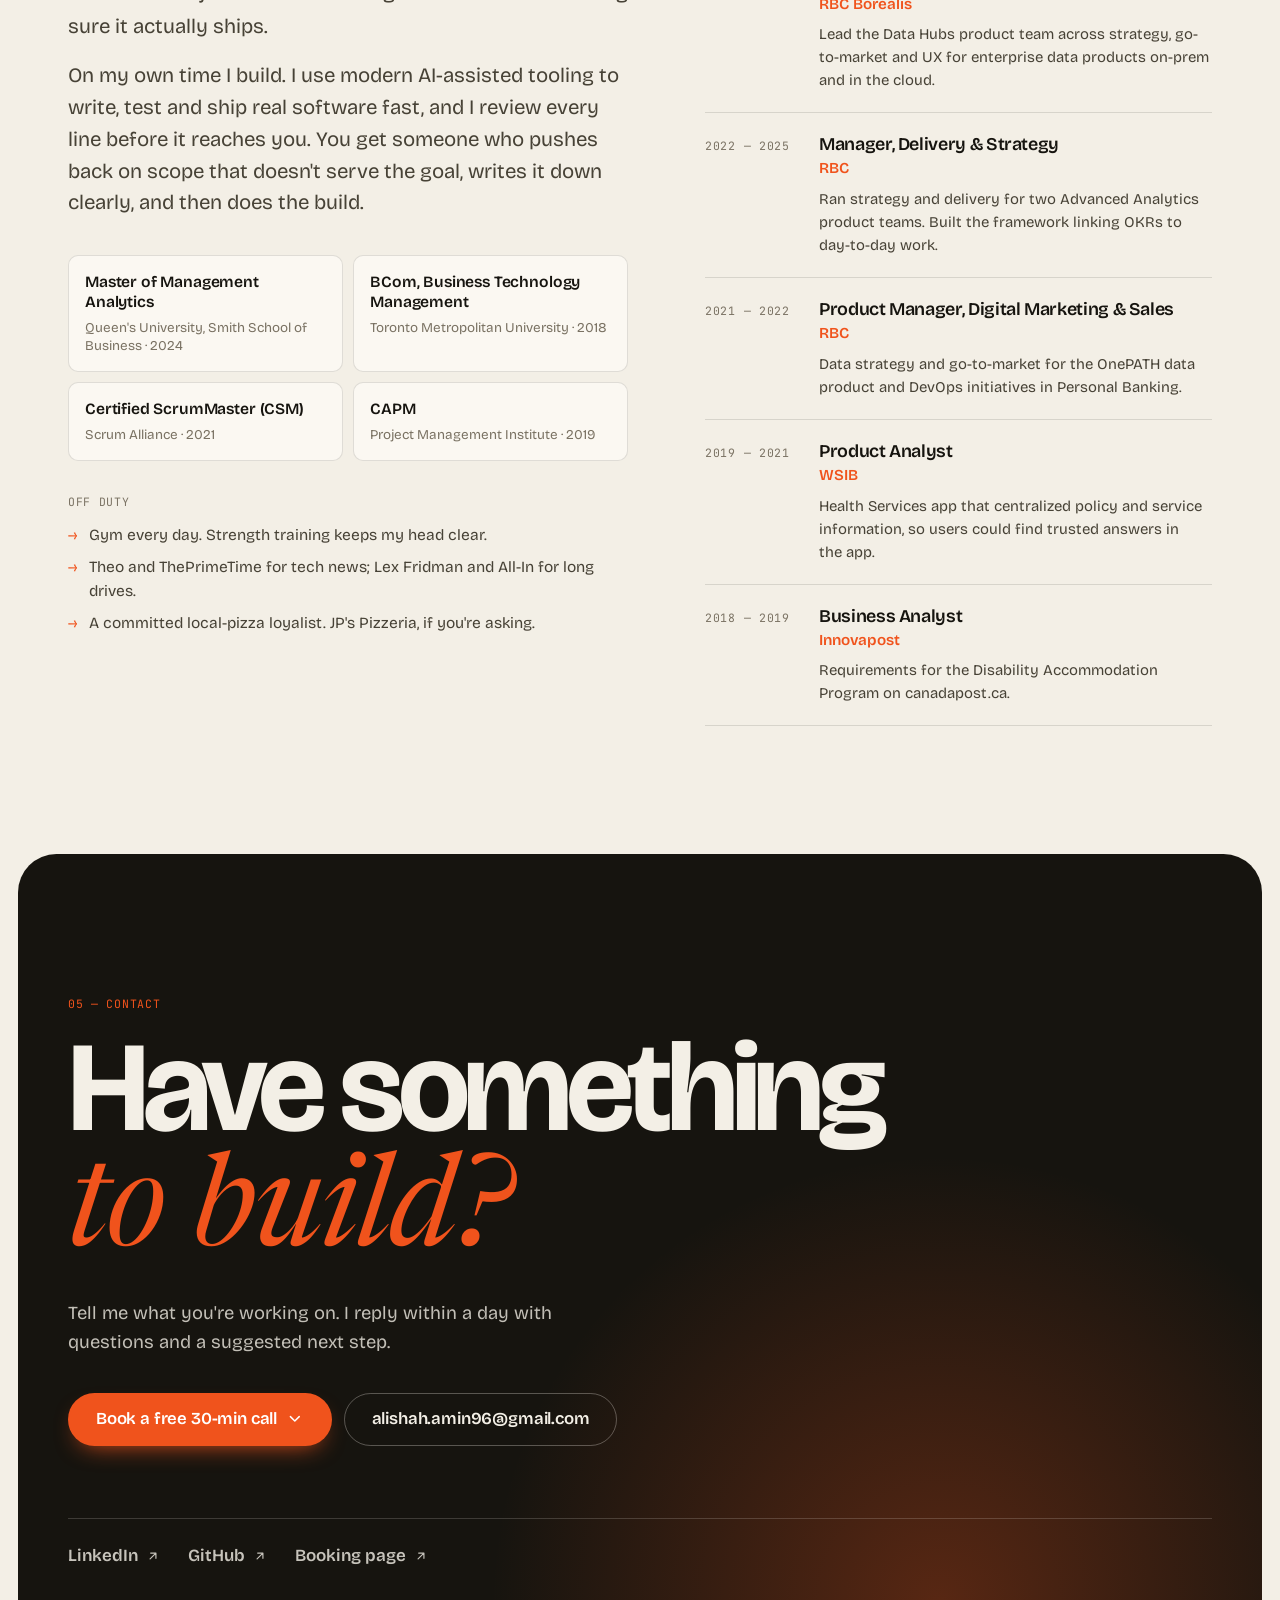
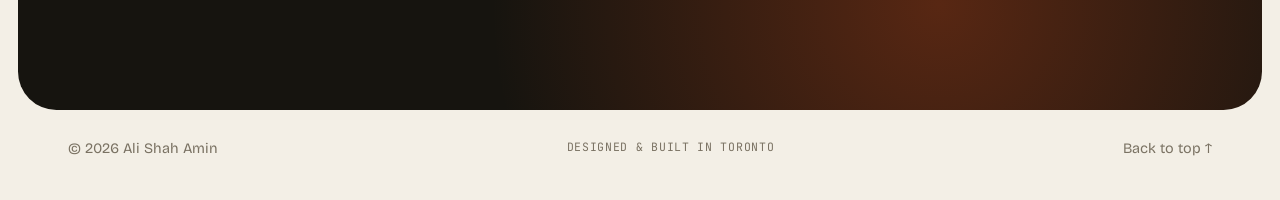
==== commit ef87780d: "Replace Locker Zero with the Anushka Closet store - New project card: Next.js + Stripe storefront fo" ====
--- a/index.html
+++ b/index.html
@@ -33,7 +33,7 @@
   <link href="https://fonts.googleapis.com/css2?family=Bricolage+Grotesque:opsz,wght@12..96,300..800&family=Geist:wght@400;500;600;700&family=JetBrains+Mono:wght@400;500&family=Newsreader:ital,opsz,wght@1,6..72,400;1,6..72,500&display=swap" rel="stylesheet" />
   <link rel="preload" as="image" href="assets/img/profile.webp" />
   <link rel="stylesheet" href="styles.css?v=20260928b" />
-  <script src="content.js?v=20260928b" defer></script>
+  <script src="content.js?v=20260928c" defer></script>
   <script src="app.js?v=20260928b" defer></script>
   <script defer src="https://cdn.vercel-insights.com/v1/script.js"></script>
 
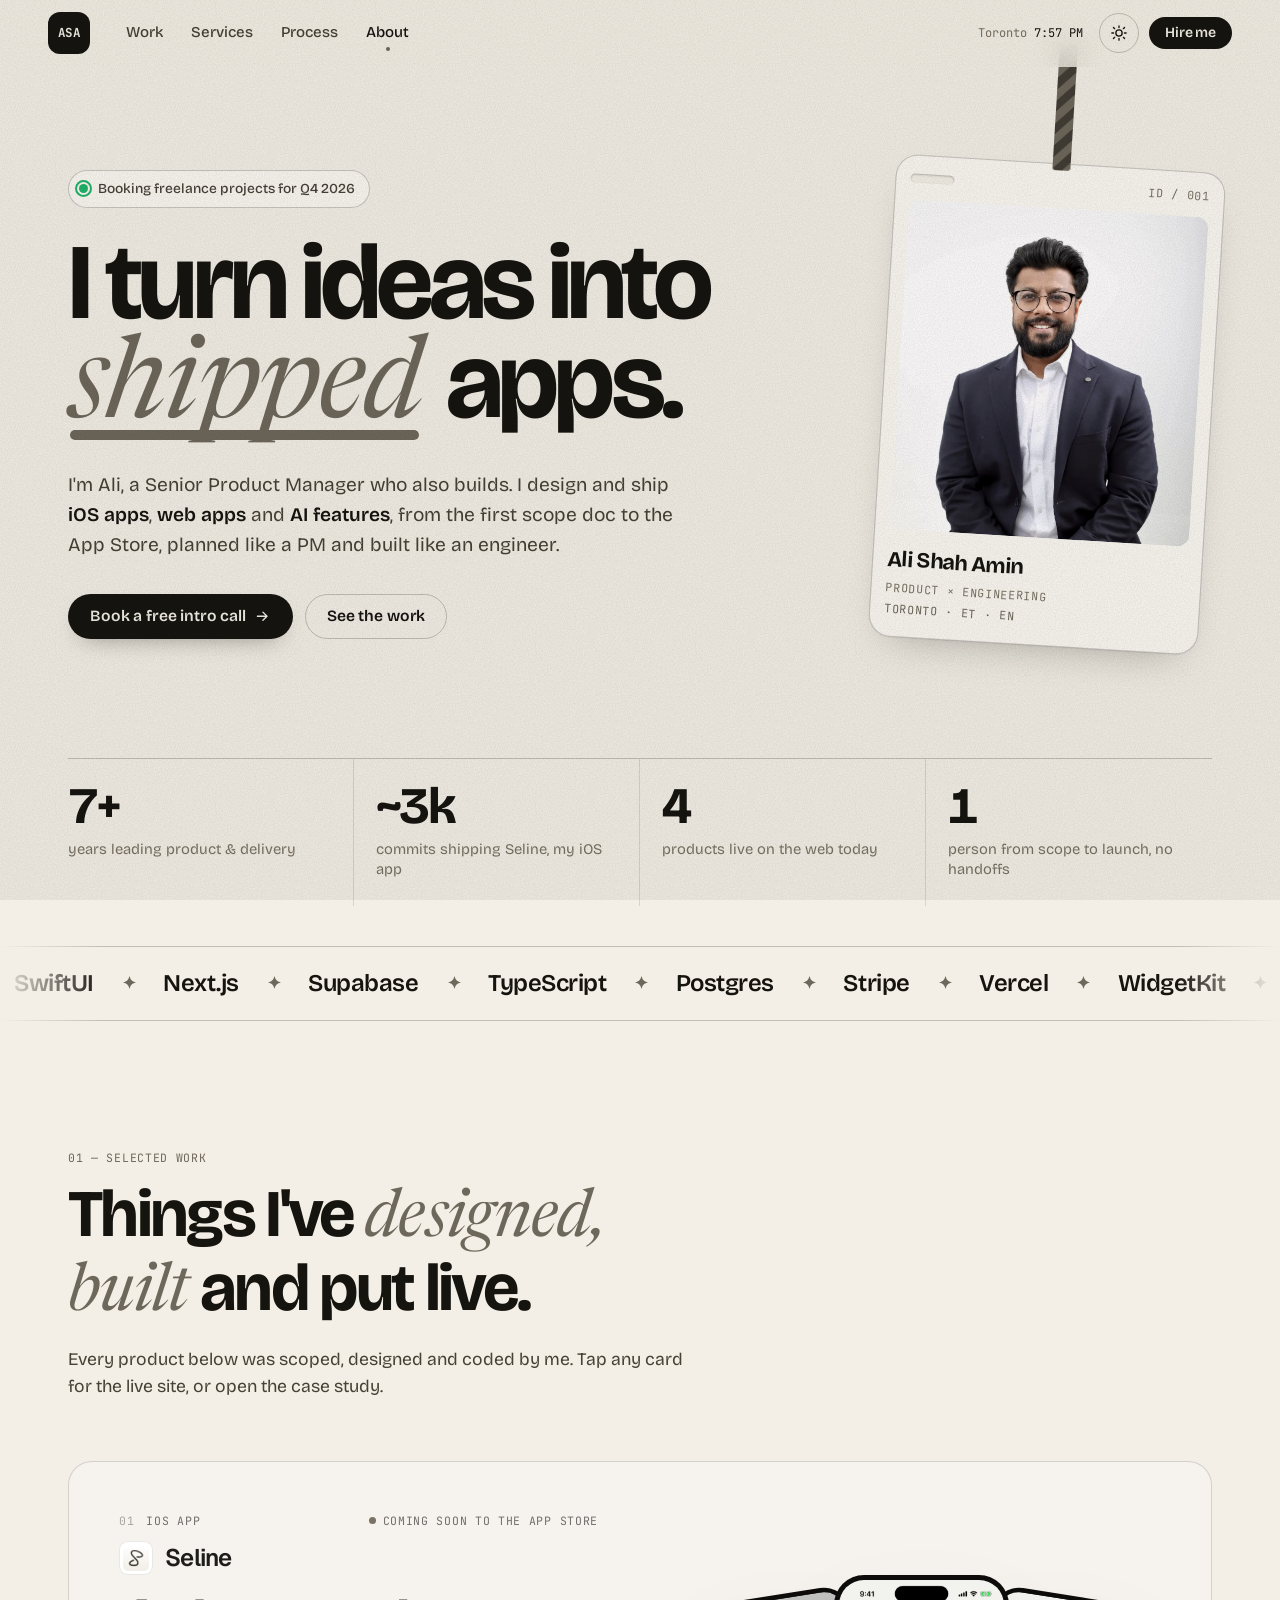
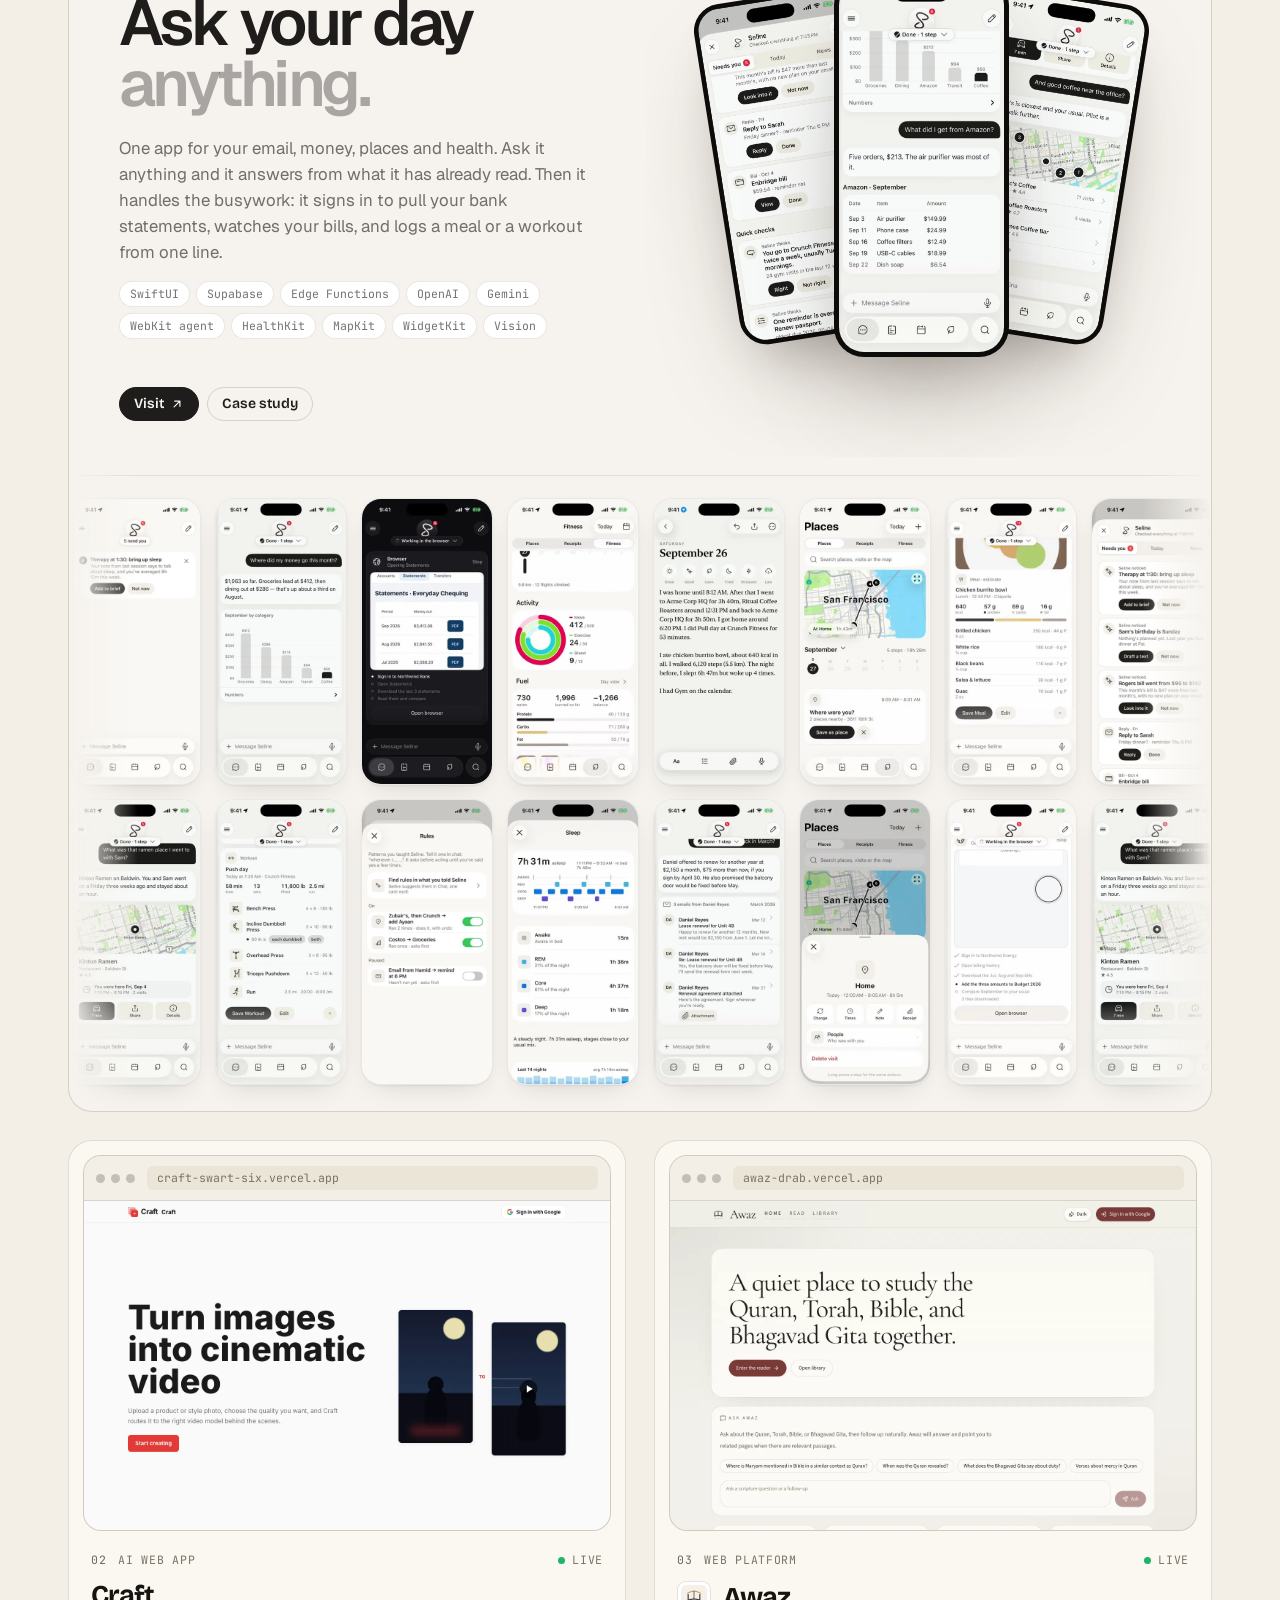
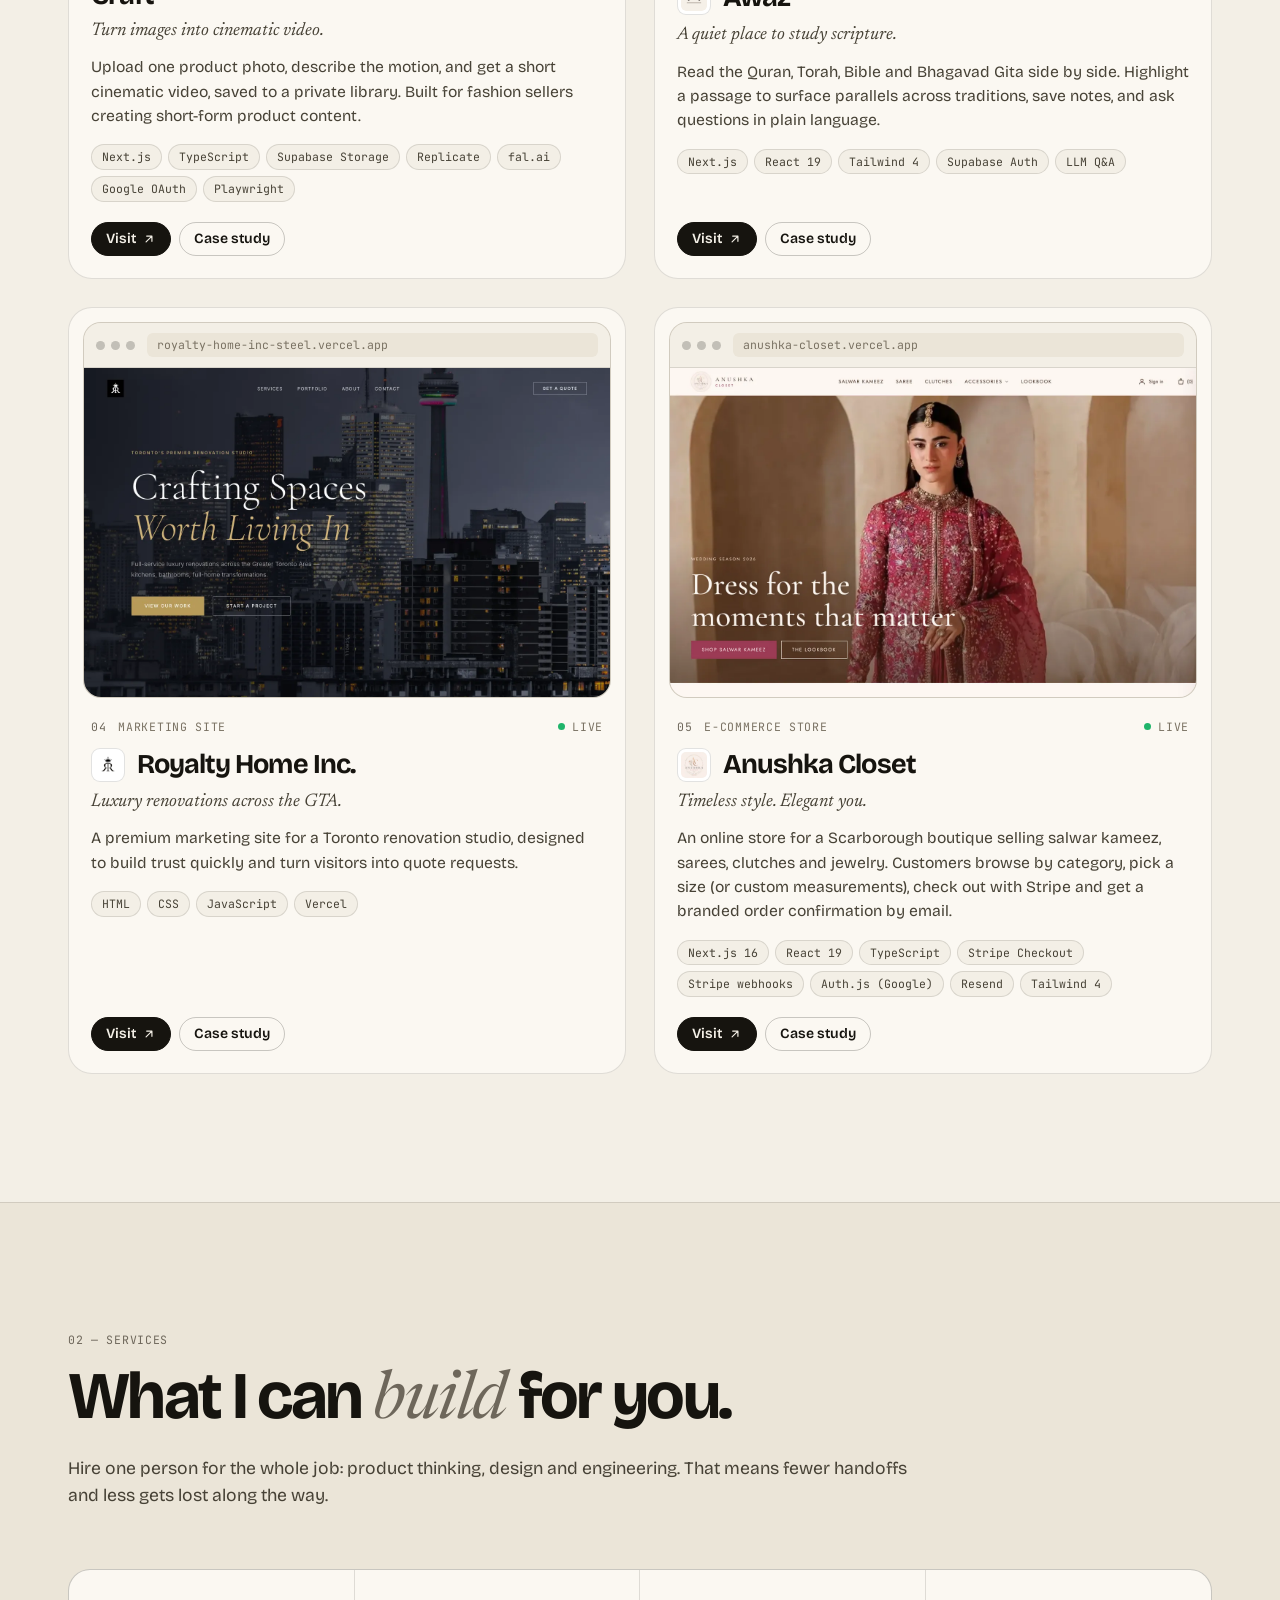
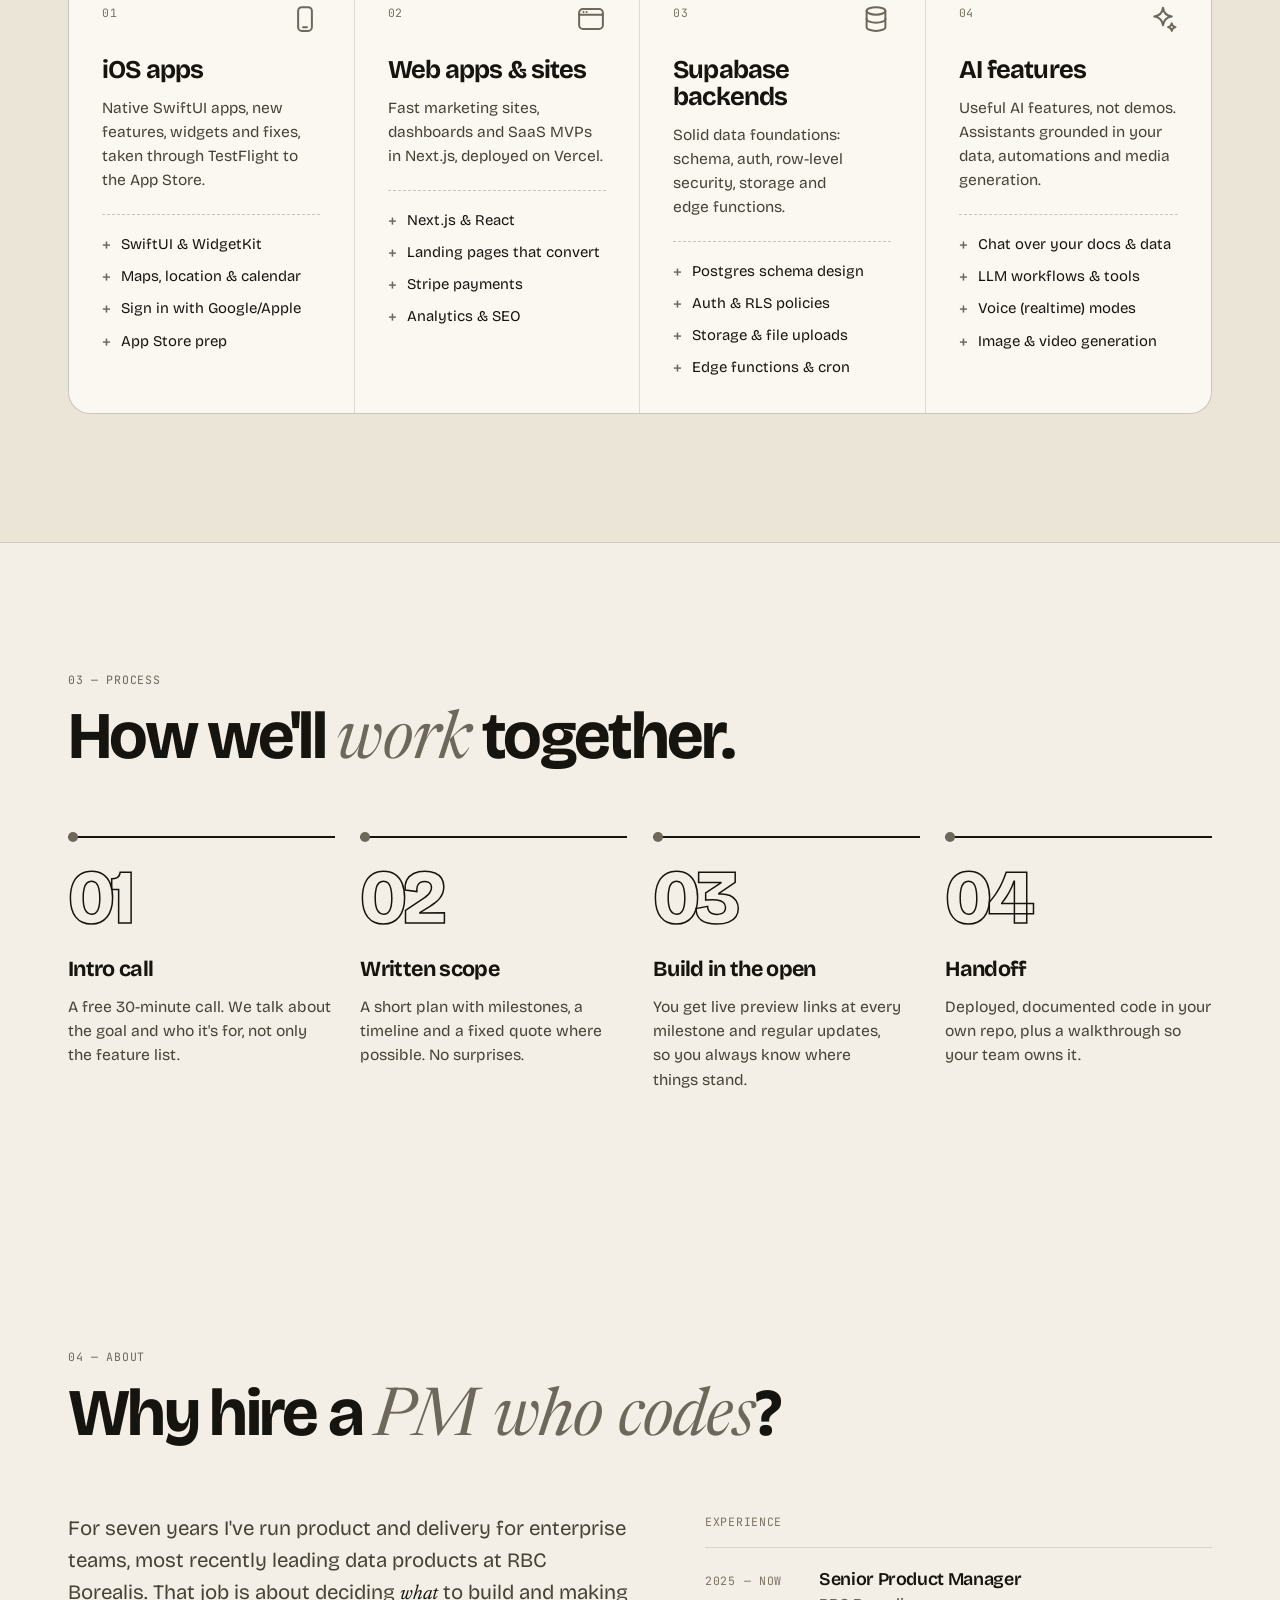
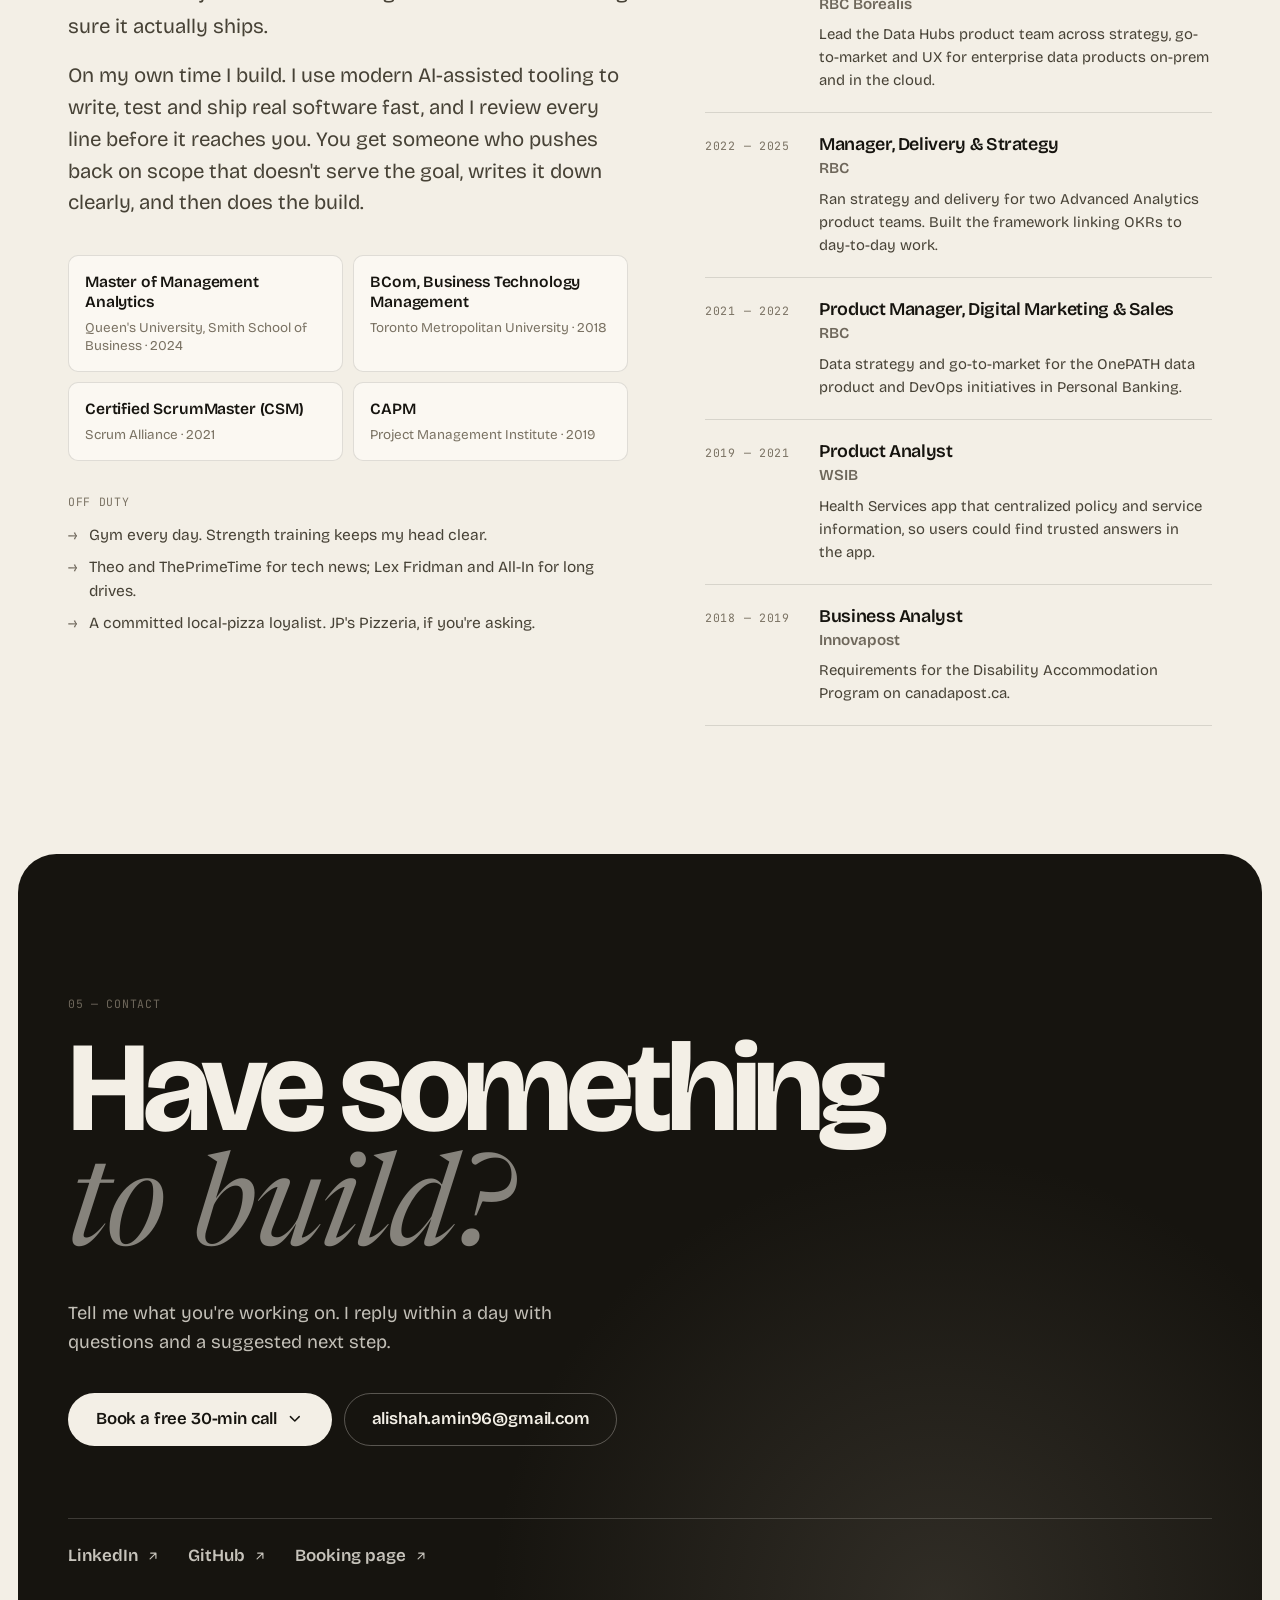
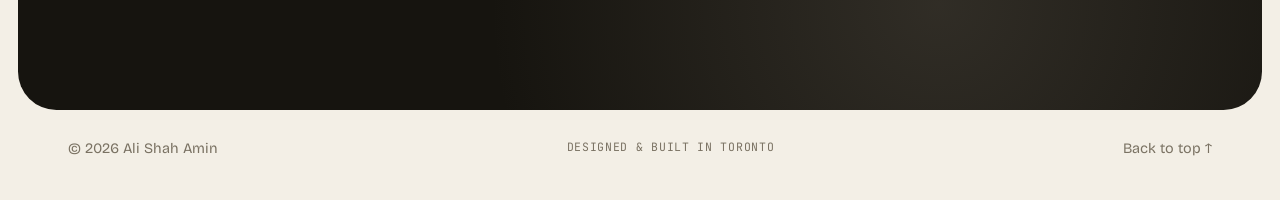
==== commit 33781018: "Swap the orange accent for a neutral taupe palette - Accent is now warm taupe (#6e675b light / #b3ab" ====
--- a/index.html
+++ b/index.html
@@ -32,7 +32,7 @@
   <link rel="preconnect" href="https://fonts.gstatic.com" crossorigin />
   <link href="https://fonts.googleapis.com/css2?family=Bricolage+Grotesque:opsz,wght@12..96,300..800&family=Geist:wght@400;500;600;700&family=JetBrains+Mono:wght@400;500&family=Newsreader:ital,opsz,wght@1,6..72,400;1,6..72,500&display=swap" rel="stylesheet" />
   <link rel="preload" as="image" href="assets/img/profile.webp" />
-  <link rel="stylesheet" href="styles.css?v=20260928b" />
+  <link rel="stylesheet" href="styles.css?v=20260928d" />
   <script src="content.js?v=20260928c" defer></script>
   <script src="app.js?v=20260928b" defer></script>
   <script defer src="https://cdn.vercel-insights.com/v1/script.js"></script>
--- a/styles.css
+++ b/styles.css
@@ -1,6 +1,6 @@
 /* ============================================================
    Ali Shah Amin — portfolio
-   Warm paper + ink, one signal-orange accent.
+   Warm paper + ink, with a quiet taupe accent.
    ============================================================ */
 
 :root {
@@ -12,8 +12,8 @@
   --muted: #7a7263;
   --line: rgba(22, 20, 15, 0.12);
   --line-strong: rgba(22, 20, 15, 0.22);
-  --accent: #f0531c;
-  --accent-ink: #ffffff;
+  --accent: #6e675b;
+  --accent-ink: #fbf8f2;
   --accent-soft: color-mix(in oklab, var(--accent) 14%, transparent);
   --shadow: 0 1px 0 rgba(22, 20, 15, 0.04), 0 18px 40px -22px rgba(22, 20, 15, 0.35);
   --grain-opacity: 0.22;
@@ -41,8 +41,8 @@
     --muted: #8c8474;
     --line: rgba(239, 233, 221, 0.1);
     --line-strong: rgba(239, 233, 221, 0.2);
-    --accent: #ff6a33;
-    --accent-ink: #140c07;
+    --accent: #b3ab9d;
+    --accent-ink: #11100e;
     --shadow: 0 1px 0 rgba(0, 0, 0, 0.3), 0 22px 50px -24px rgba(0, 0, 0, 0.8);
     --grain-opacity: 0.2;
     color-scheme: dark;
@@ -58,8 +58,8 @@
   --muted: #8c8474;
   --line: rgba(239, 233, 221, 0.1);
   --line-strong: rgba(239, 233, 221, 0.2);
-  --accent: #ff6a33;
-  --accent-ink: #140c07;
+  --accent: #b3ab9d;
+  --accent-ink: #11100e;
   --shadow: 0 1px 0 rgba(0, 0, 0, 0.3), 0 22px 50px -24px rgba(0, 0, 0, 0.8);
   --grain-opacity: 0.2;
   color-scheme: dark;
@@ -185,8 +185,8 @@
 .btn:hover svg { transform: translateX(3px); }
 .btn:active { transform: translateY(0); }
 
-.btn-accent { --btn-bg: var(--accent); --btn-fg: var(--accent-ink); box-shadow: 0 10px 24px -12px var(--accent); }
-.btn-accent:hover { box-shadow: 0 16px 30px -12px var(--accent); }
+.btn-accent { --btn-bg: var(--ink); --btn-fg: var(--bg); box-shadow: 0 10px 24px -14px rgba(22, 20, 15, 0.55); }
+.btn-accent:hover { box-shadow: 0 16px 30px -14px rgba(22, 20, 15, 0.6); }
 .btn-ink { --btn-bg: var(--ink); --btn-fg: var(--bg); }
 .btn-ghost { border-color: var(--line-strong); }
 .btn-ghost:hover { border-color: var(--ink); }
@@ -629,7 +629,7 @@
   border-radius: 50%;
   background: #1fb46a;
 }
-.status--building::before { background: #f5a524; }
+.status--building::before { background: var(--muted); }
 
 .project-title-row { display: flex; align-items: center; gap: 12px; margin-top: 12px; }
 .project-icon {
@@ -1010,9 +1010,10 @@
   line-height: 0.9;
   letter-spacing: -0.05em;
 }
-.contact-title em { color: var(--accent); }
+.contact-title em { color: color-mix(in oklab, var(--bg) 55%, var(--ink)); }
 .contact-lede { margin-top: 26px; max-width: 34rem; font-size: 1.15rem; opacity: 0.78; }
 .contact-actions { margin-top: 36px; display: flex; flex-wrap: wrap; gap: 12px; }
+.contact .btn-accent { --btn-bg: var(--bg); --btn-fg: var(--ink); box-shadow: none; }
 .contact .btn-ghost { --btn-fg: var(--bg); border-color: color-mix(in oklab, var(--bg) 30%, transparent); }
 .contact .btn-ghost:hover { border-color: var(--bg); }
 #booking-toggle svg { transition: transform 0.3s var(--ease); }
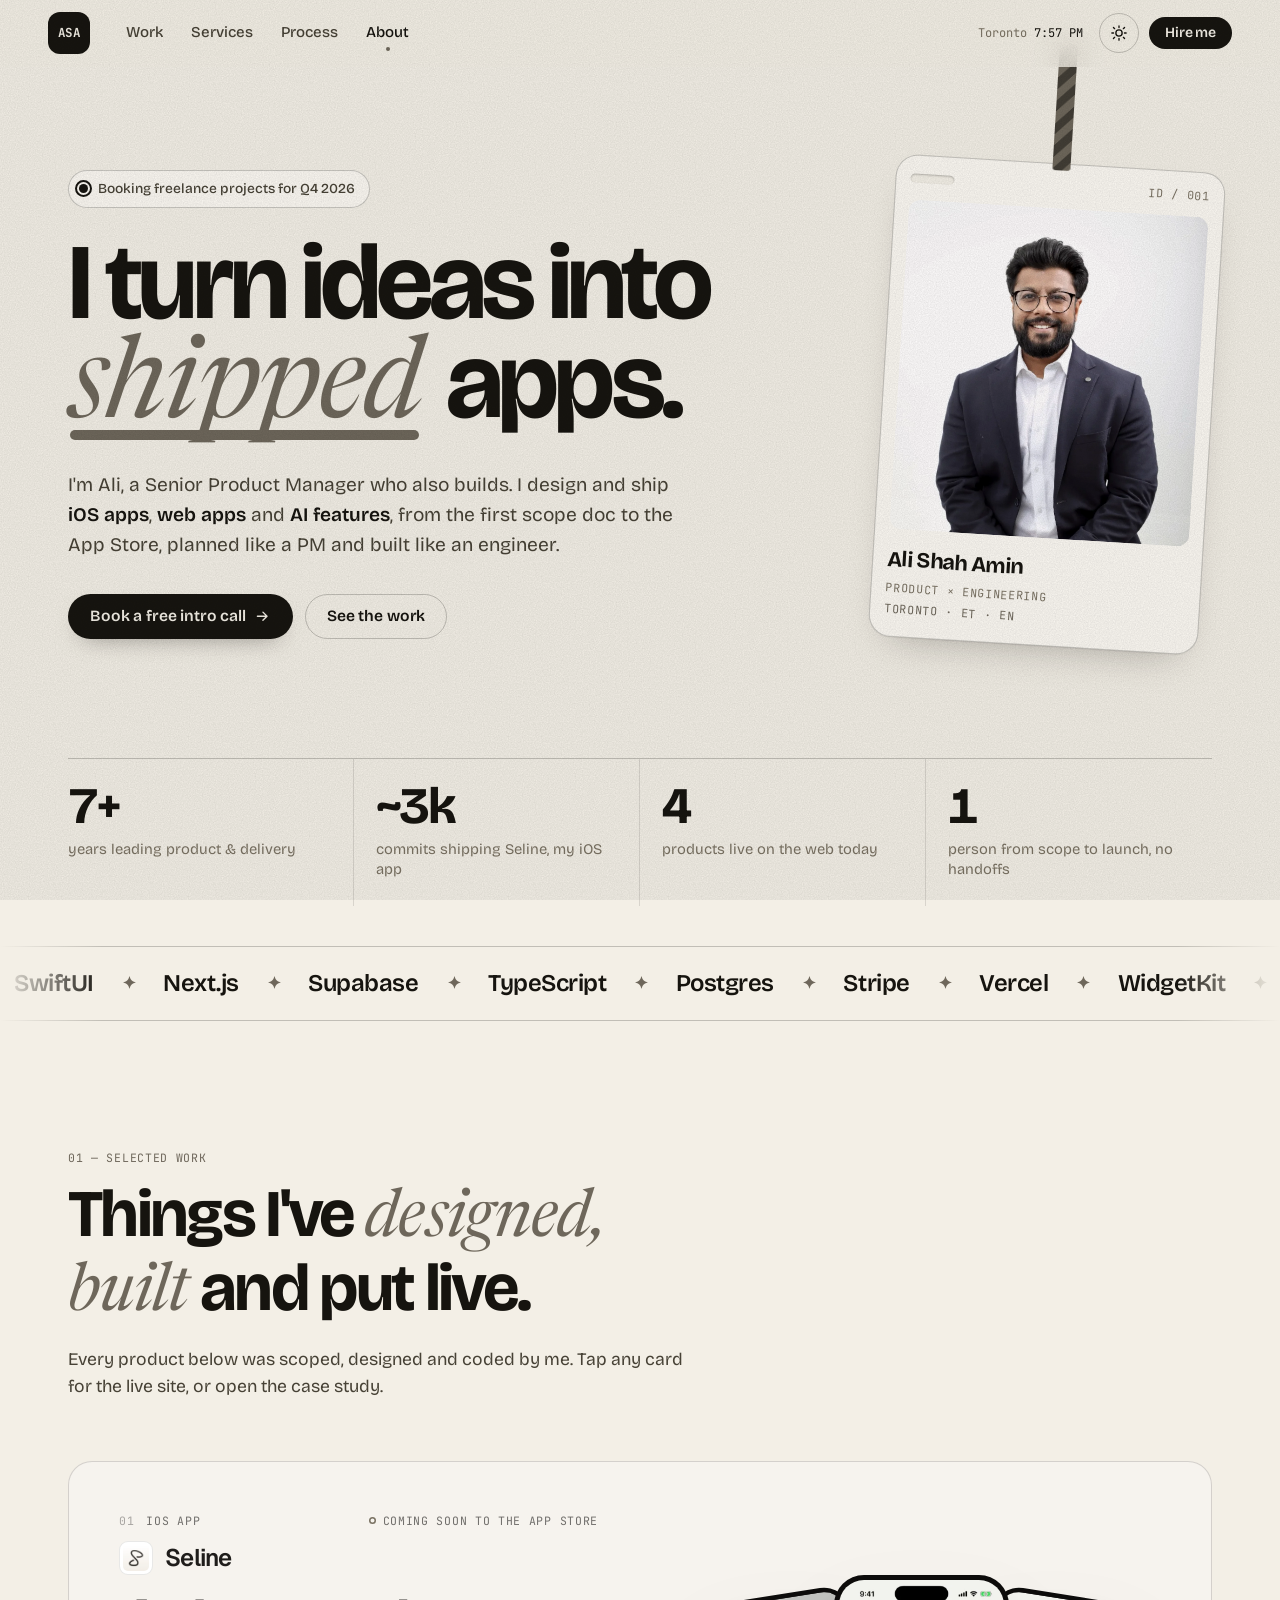
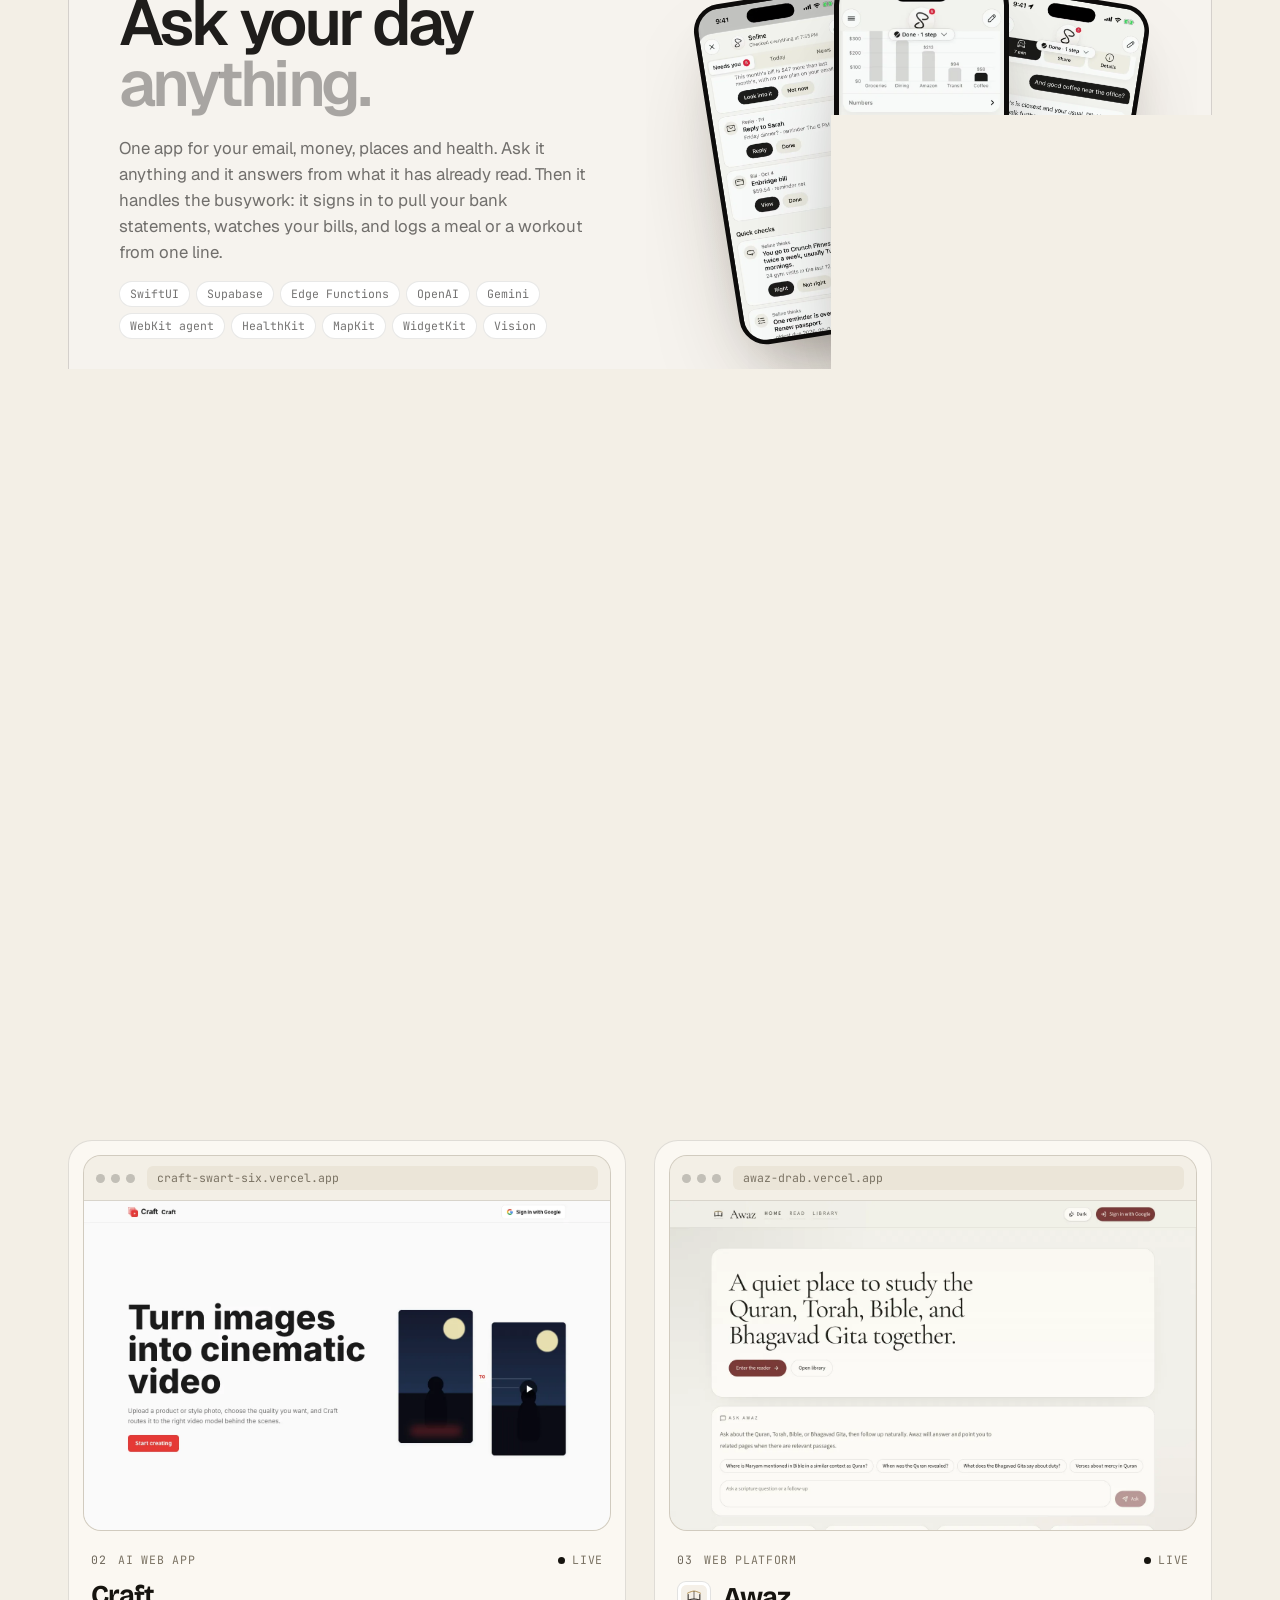
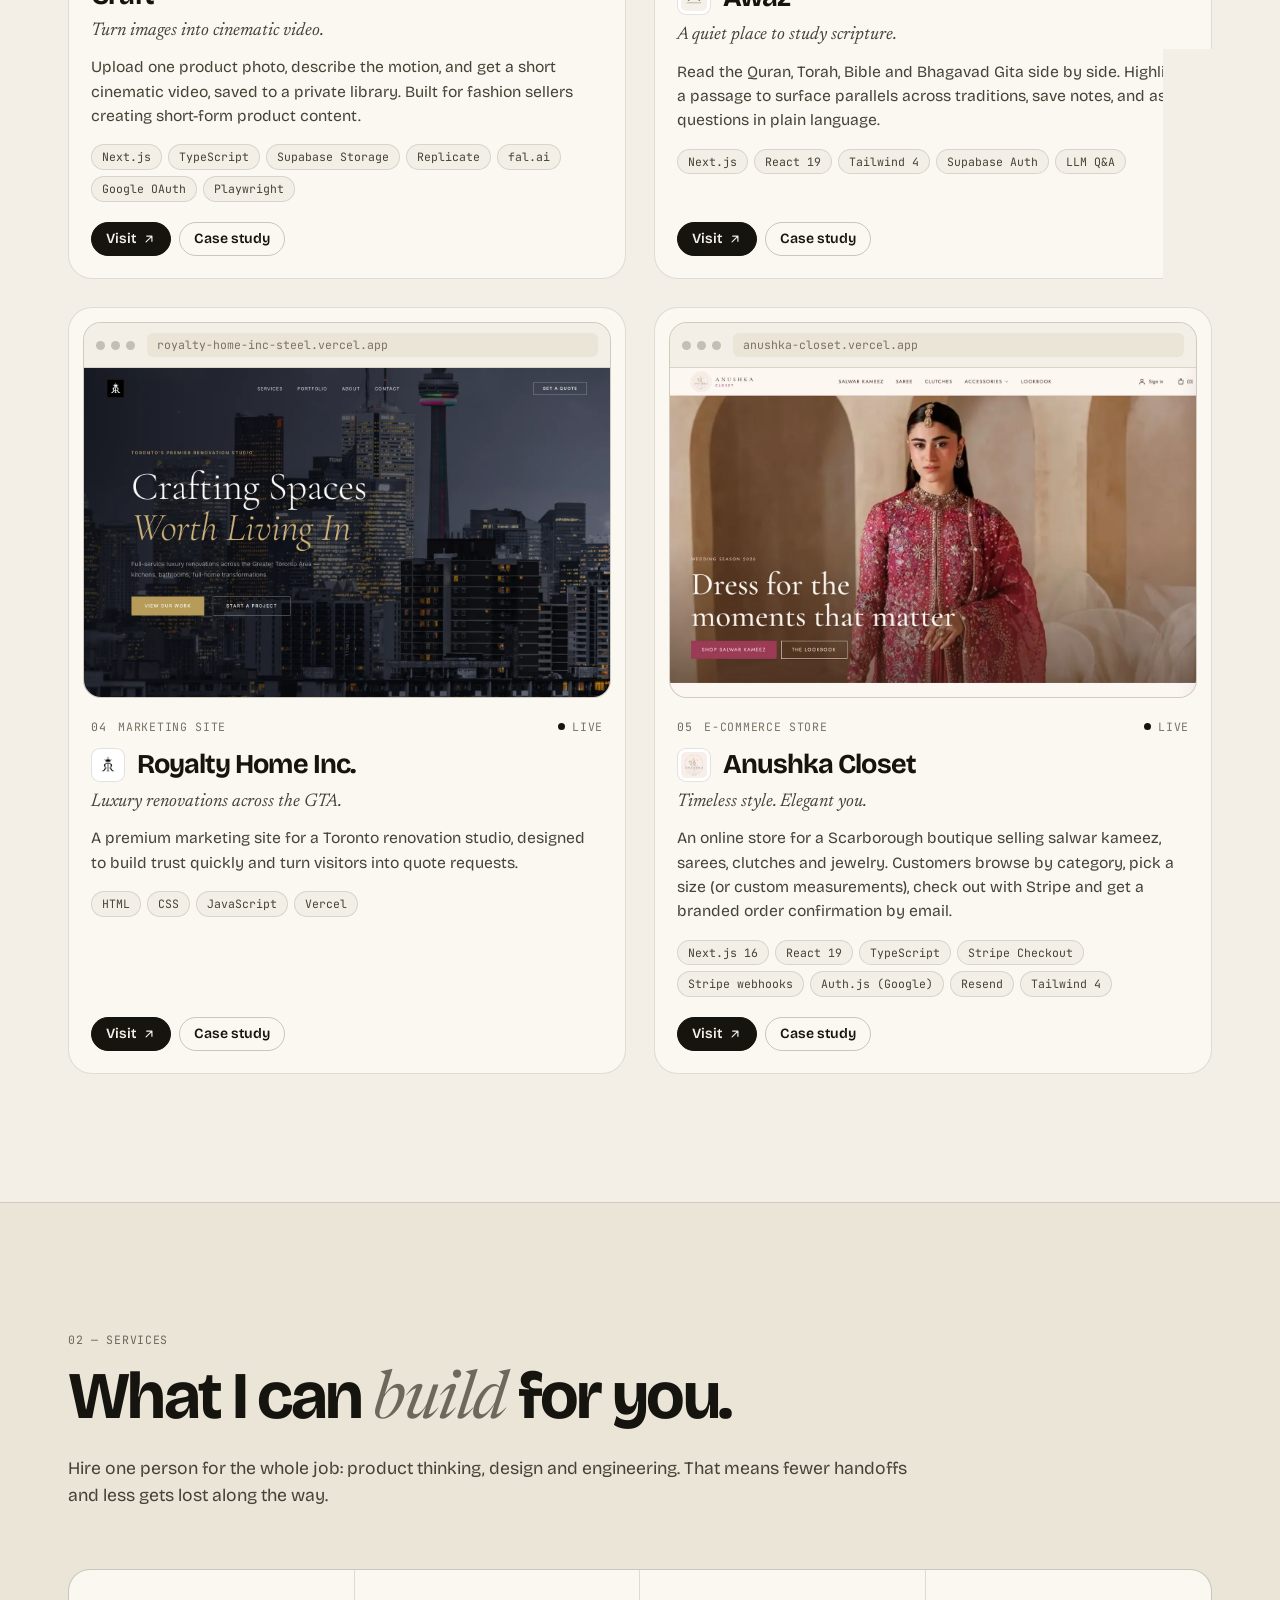
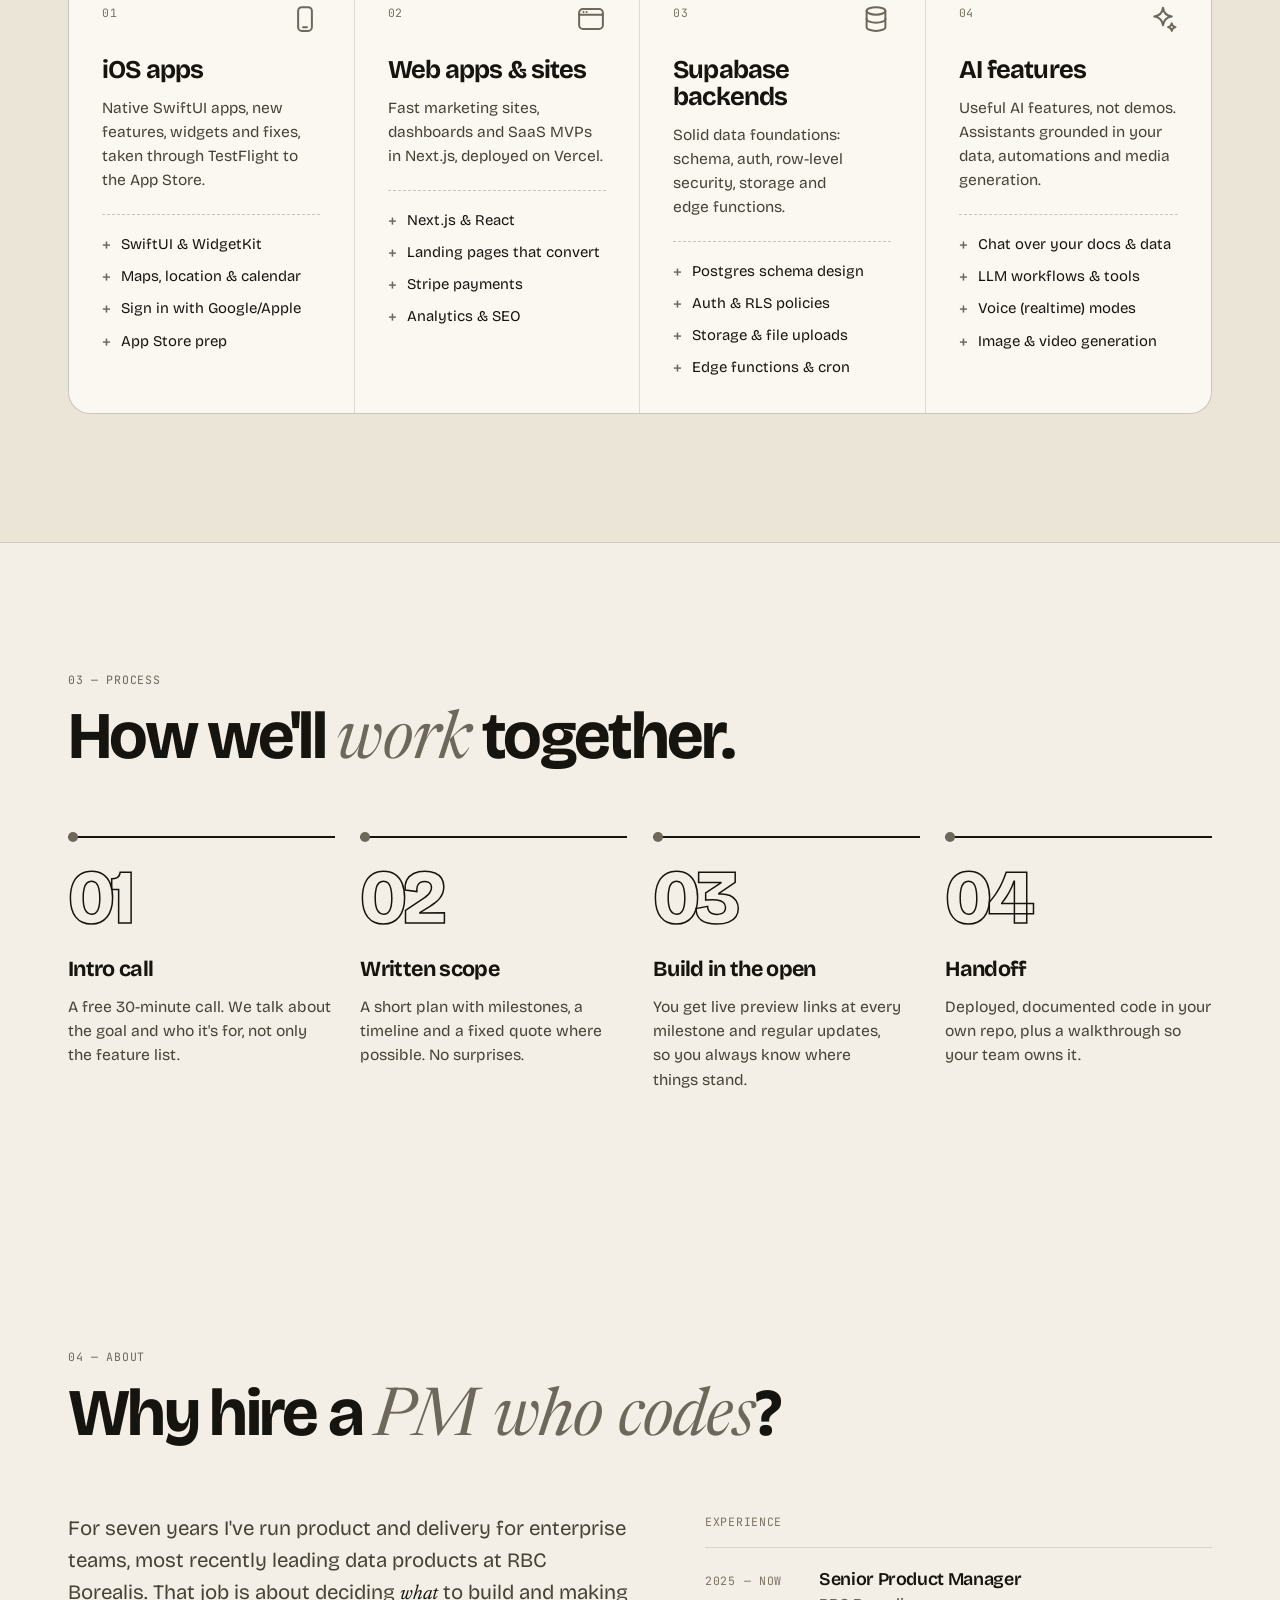
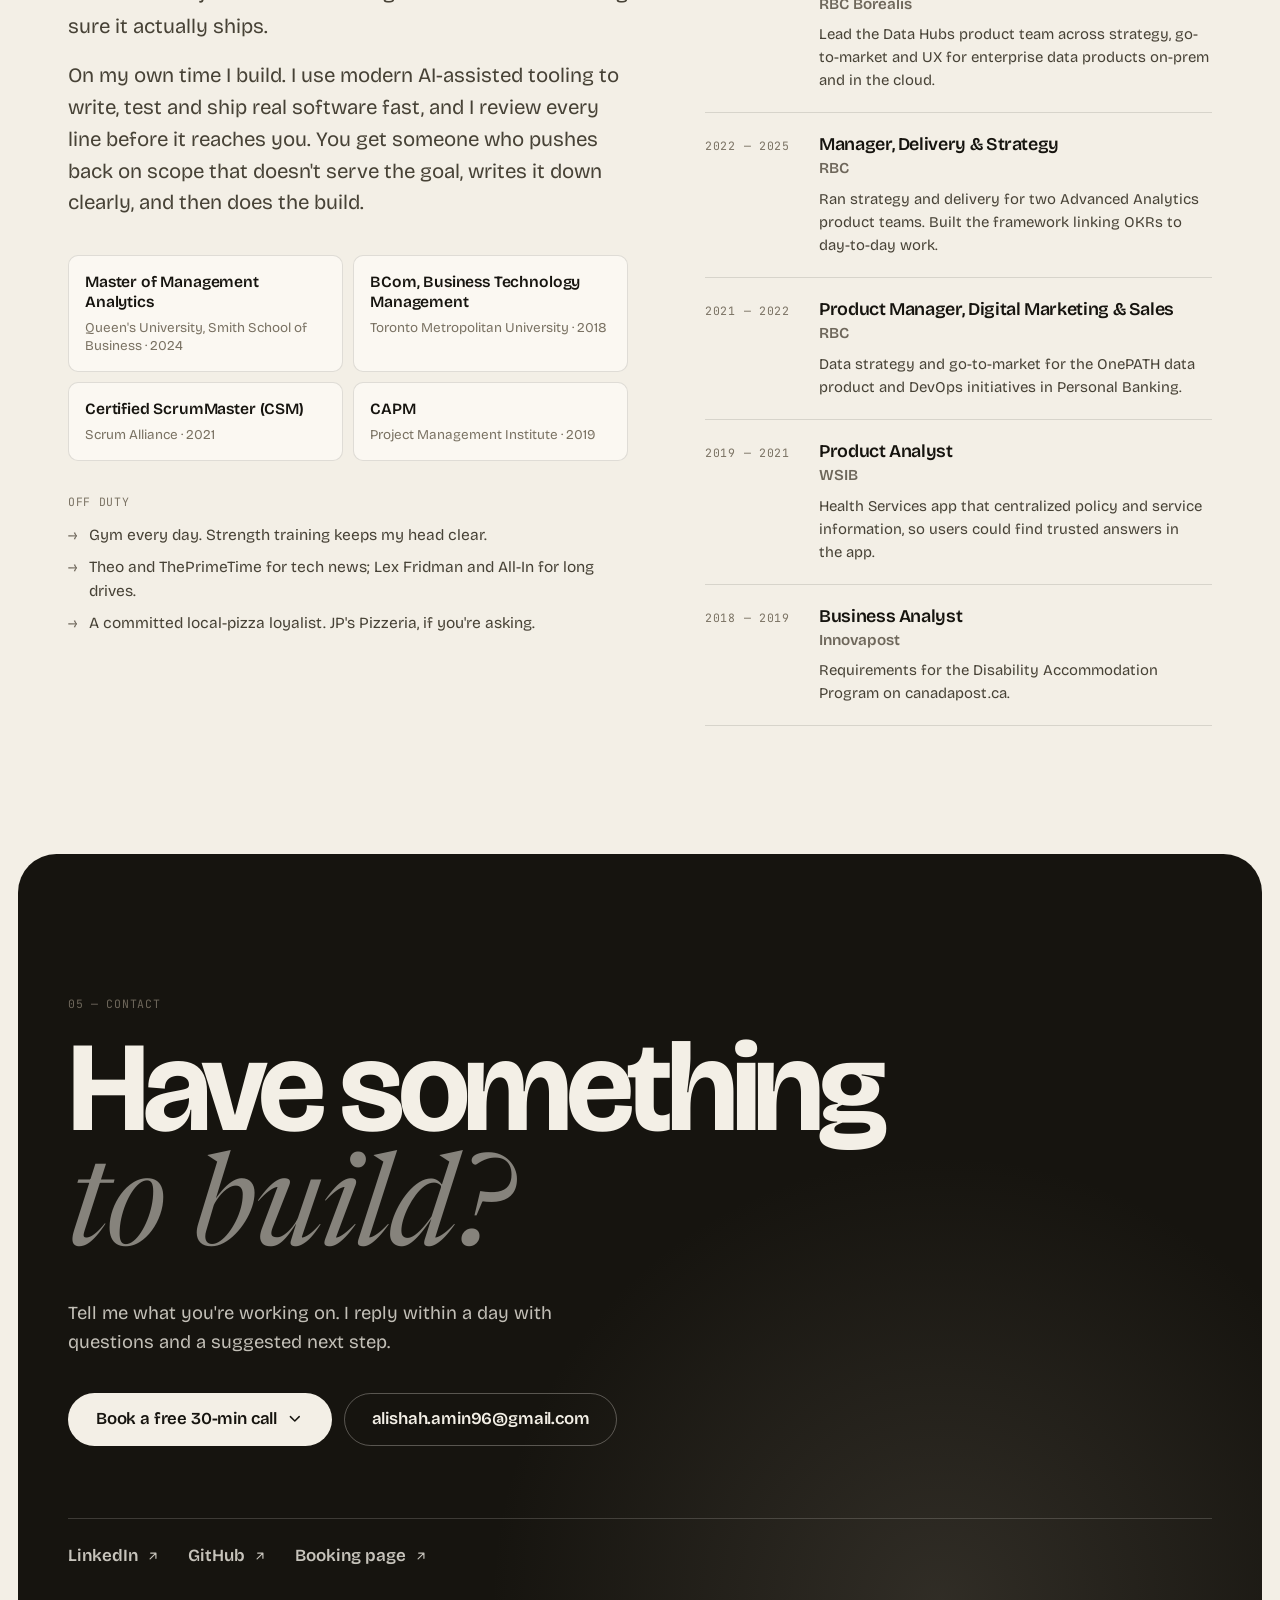
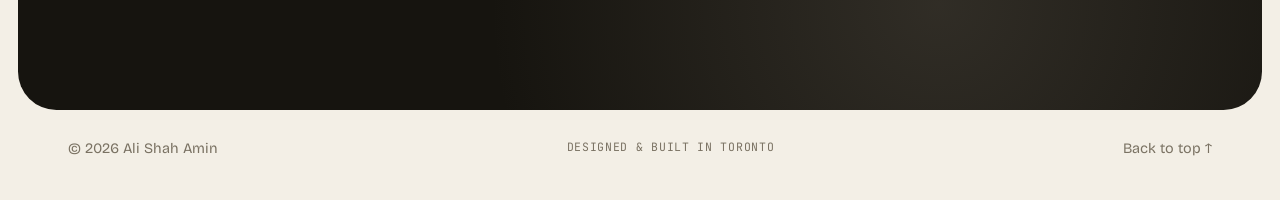
==== commit a602d668: "Make status dots neutral Availability pulse and 'live' dots use ink; 'coming soon' is a hollow muted" ====
--- a/index.html
+++ b/index.html
@@ -32,7 +32,7 @@
   <link rel="preconnect" href="https://fonts.gstatic.com" crossorigin />
   <link href="https://fonts.googleapis.com/css2?family=Bricolage+Grotesque:opsz,wght@12..96,300..800&family=Geist:wght@400;500;600;700&family=JetBrains+Mono:wght@400;500&family=Newsreader:ital,opsz,wght@1,6..72,400;1,6..72,500&display=swap" rel="stylesheet" />
   <link rel="preload" as="image" href="assets/img/profile.webp" />
-  <link rel="stylesheet" href="styles.css?v=20260928d" />
+  <link rel="stylesheet" href="styles.css?v=20260928e" />
   <script src="content.js?v=20260928c" defer></script>
   <script src="app.js?v=20260928b" defer></script>
   <script defer src="https://cdn.vercel-insights.com/v1/script.js"></script>
--- a/styles.css
+++ b/styles.css
@@ -332,14 +332,14 @@
   width: 9px;
   height: 9px;
   border-radius: 50%;
-  background: #1fb46a;
+  background: var(--ink);
 }
 .pulse::after {
   content: "";
   position: absolute;
   inset: -4px;
   border-radius: 50%;
-  border: 2px solid #1fb46a;
+  border: 2px solid var(--ink);
   animation: pulse 2s var(--ease) infinite;
 }
 @keyframes pulse {
@@ -627,9 +627,9 @@
   width: 7px;
   height: 7px;
   border-radius: 50%;
-  background: #1fb46a;
-}
-.status--building::before { background: var(--muted); }
+  background: var(--ink);
+}
+.status--building::before { background: transparent; box-shadow: inset 0 0 0 1.5px var(--muted); }
 
 .project-title-row { display: flex; align-items: center; gap: 12px; margin-top: 12px; }
 .project-icon {
